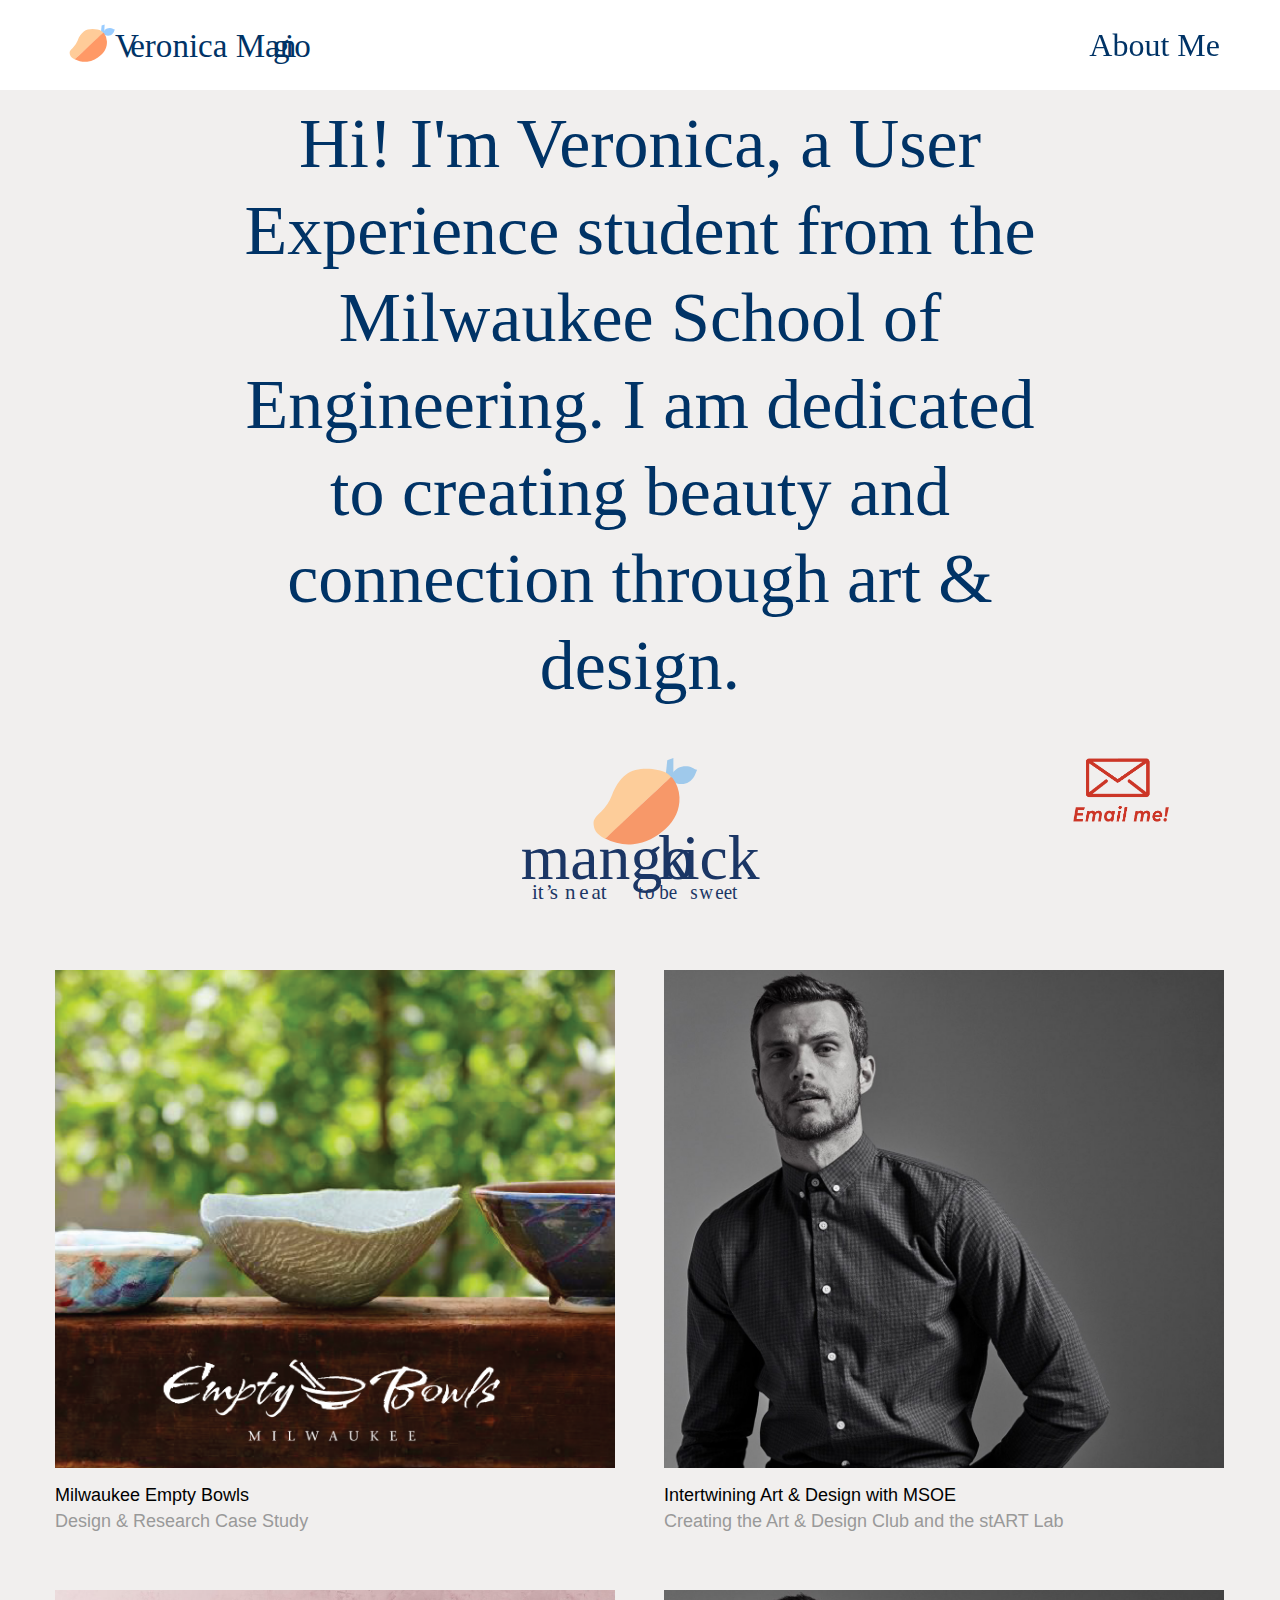
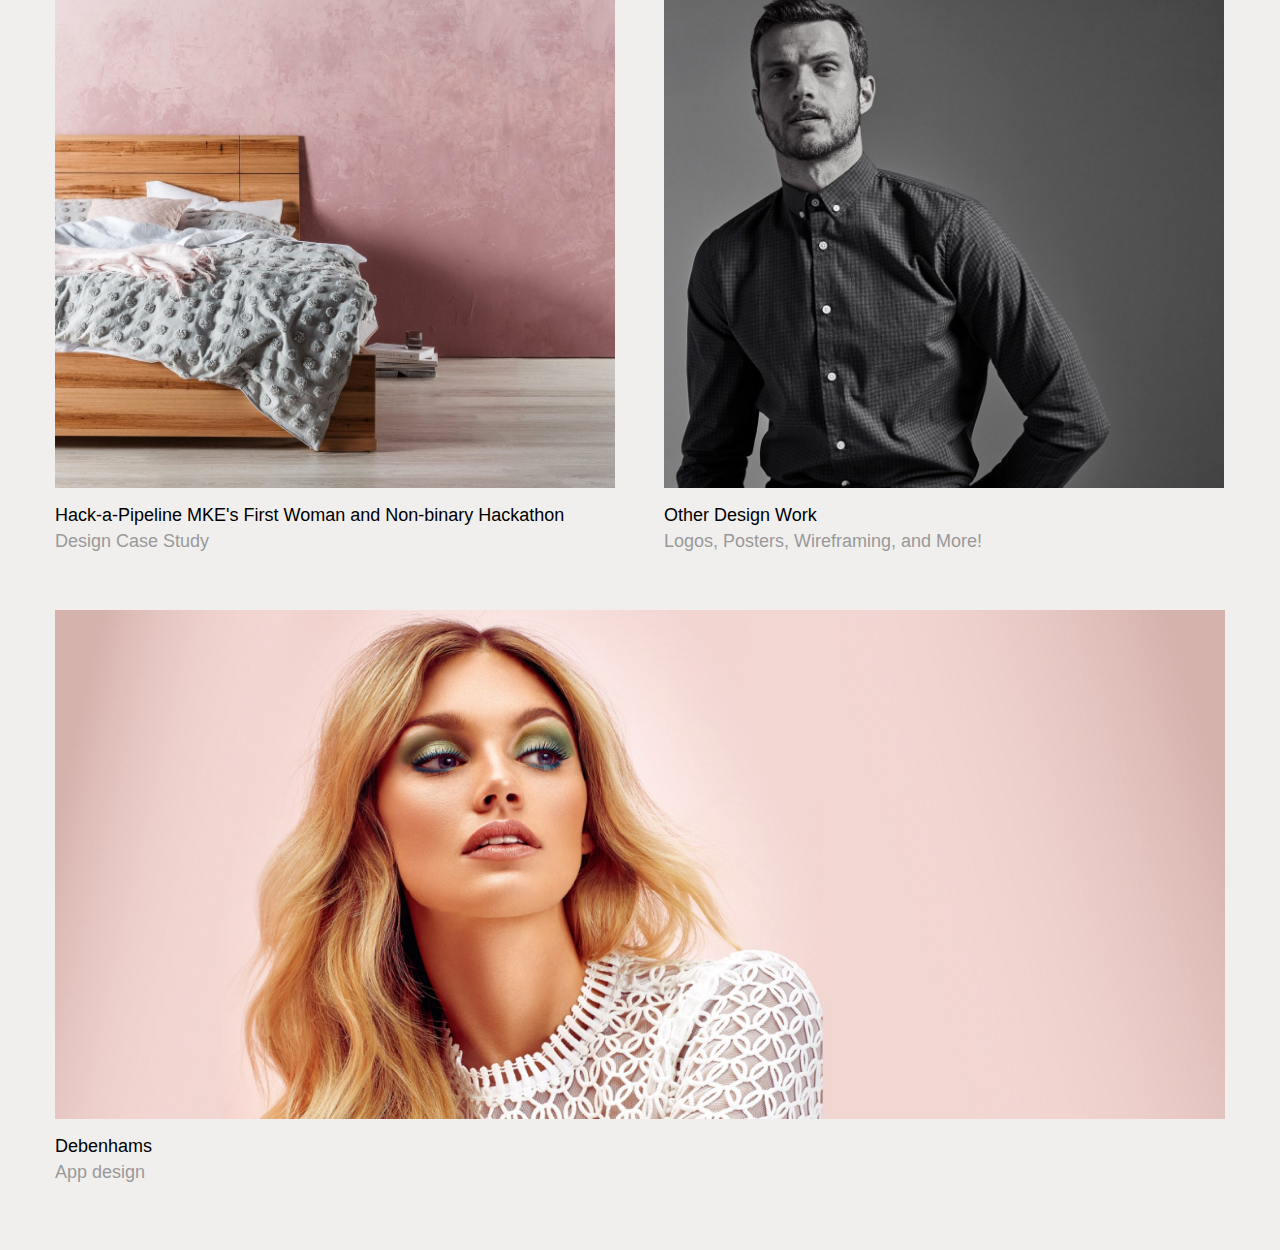
==== index.html @ a63465c9 "changed index.html file name" ====
<!DOCTYPE html>
<html data-semplice="4.2.2" class=" ">

<head>
    <meta http-equiv="Content-Type" content="text/html; charset=UTF-8">

    <meta name="viewport" content="width=device-width, initial-scale=1.0, maximum-scale=1.0">
    <title>mangokick - Veronica Mangio</title>
    <link rel="shortcut icon" href="./mangokick/favicon1.ico" />
    <link rel="dns-prefetch" href="http://s.w.org/">
    <style type="text/css">
        img.wp-smiley,
        img.emoji {
            display: inline !important;
            border: none !important;
            box-shadow: none !important;
            margin: 0 .07em !important;
            vertical-align: -0.1em !important;
            background: none !important;
            padding: 0 !important;
        }
    </style>
    <link rel="stylesheet" id="semplice-stylesheet-css" href="./mangokick/style.css" type="text/css" media="all">
    <link rel="stylesheet" id="semplice-frontend-stylesheet-css" href="./mangokick/frontend.min.css" type="text/css" media="all">
    <link rel="stylesheet" id="mediaelement-css" href="./mangokick/mediaelementplayer-legacy.min.css" type="text/css" media="all">


    <link href="./mangokick/css" rel="stylesheet">
    <style type="text/css" id="semplice-webfonts-selfhosted">
        @font-face {
            font-family: ‘Copernicus-Book’;
            src: url('http://kurtwinterdesign.com/wp-content/uploads/2018/06/Copernicus-Book.eot');
            src: url('http://kurtwinterdesign.com/wp-content/uploads/2018/06/Copernicus-Book.eot?#iefix') format('embedded-opentype'), url('http://kurtwinterdesign.com/wp-content/uploads/2018/06/Copernicus-Book.woff2') format('woff2'), url('http://kurtwinterdesign.com/wp-content/uploads/2018/06/Copernicus-Book.woff') format('woff'),
        }
        
        @font-face {
            font-family: 'copernicus';
            src: url('http://kurtwinterdesign.com/wp-content/uploads/2018/06/copernicus-book.eot');
            src: url('http://kurtwinterdesign.com/wp-content/uploads/2018/06/copernicus-book.eot?#iefix') format('embedded-opentype'), url('http://kurtwinterdesign.com/wp-content/uploads/2018/06/copernicus-book.woff2') format('woff2'), url('http://kurtwinterdesign.com/wp-content/uploads/2018/06/copernicus-book.woff') format('woff')
        }
        
        @font-face {
            font-family: 'Galano Grotesque';
            src: url('http://kurtwinterdesign.com/wp-content/uploads/2018/06/galanogrotesque-regular-webfont.woff2') format('woff2'), url('http://kurtwinterdesign.com/wp-content/uploads/2018/06/galanogrotesque-regular-webfont.woff') format('woff');
            font-weight: normal;
            font-style: normal;
        }
        
        @font-face {
            font-family: 'Caveat';
            src: url('https://fonts.googleapis.com/css?family=Caveat&display=swap');
            font-weight: normal;
            font-style: normal;
        }
    </style>
    <style type="text/css" id="semplice-webfonts-css">
        .font_d7zpiyeb9,
        [data-font="font_d7zpiyeb9"],
        [data-font="font_d7zpiyeb9"] li a,
        #content-holder h1,
        #content-holder h2,
        #content-holder h3 {
            font-family: "copernicus", sans-serif;
            font-weight: 400;
            font-style: normal;
        }
        
        .font_vjj7y66wa,
        [data-font="font_vjj7y66wa"],
        [data-font="font_vjj7y66wa"] li a {
            font-family: "IBM Plex Mono", serif;
            font-weight: 300;
            font-style: normal;
        }
        
        .font_720zm19nq,
        [data-font="font_720zm19nq"],
        [data-font="font_720zm19nq"] li a,
        #content-holder h4,
        #content-holder h5,
        #content-holder p,
        #content-holder li {
            font-family: "IBM Plex Mono", sans-serif;
            font-weight: 400;
            font-style: normal;
        }
        
        .font_sdpyohm6b,
        [data-font="font_sdpyohm6b"],
        [data-font="font_sdpyohm6b"] li a {
            font-family: "Galano Grotesque", sans-serif;
            font-weight: 400;
            font-style: normal;
        }
    </style>
    <style type="text/css" id="semplice-custom-css">
        #content-holder h1 {
            font-size: 1.7777777777777777rem;
            line-height: 2.3333333333333335rem;
        }
        
        #content-holder h2 {
            font-size: 1.3333333333333333rem;
            line-height: 1.8888888888888888rem;
        }
        
        #content-holder h3 {
            font-size: 1.1666666666666667rem;
            line-height: 1.7222222222222223rem;
        }
        
        #content-holder h4 {
            font-size: 0.6666666666666666rem;
            line-height: 1.2222222222222223rem;
            letter-spacing: 0.1111111111111111rem;
        }
        
        #content-holder h5 {
            font-size: 0.8888888888888888rem;
        }
        
        #content-holder p,
        #content-holder li {
            font-size: 0.8888888888888888rem;
            line-height: 1.5555555555556;
        }
        
        #content-holder .is-content p {
            margin-bottom: 1.5555555555556em;
        }
        
        @media screen and (min-width: 992px) and (max-width: 1169px) {
            #content-holder h1 {
                font-size: 1.64rem;
                line-height: 2.15rem;
            }
            #content-holder h2 {
                font-size: 1.23rem;
                line-height: 1.74rem;
            }
            #content-holder h3 {
                font-size: 1.12rem;
                line-height: 1.65rem;
            }
            #content-holder h4 {
                font-size: 0.64rem;
                line-height: 1.17rem;
            }
            #content-holder h5 {
                font-size: 0.89rem;
                line-height: 1.78rem;
            }
            #content-holder h6 {
                font-size: 1rem;
                line-height: 1.67rem;
            }
        }
        
        @media screen and (min-width: 768px) and (max-width: 991px) {
            #content-holder h1 {
                font-size: 1.53rem;
                line-height: 2.01rem;
            }
            #content-holder h2 {
                font-size: 1.17rem;
                line-height: 1.66rem;
            }
            #content-holder h3 {
                font-size: 1.07rem;
                line-height: 1.58rem;
            }
            #content-holder h4 {
                font-size: 0.61rem;
                line-height: 1.12rem;
            }
            #content-holder h5 {
                font-size: 0.89rem;
                line-height: 1.78rem;
            }
            #content-holder h6 {
                font-size: 1rem;
                line-height: 1.67rem;
            }
        }
        
        @media screen and (min-width: 544px) and (max-width: 767px) {
            #content-holder h1 {
                font-size: 1.46rem;
                line-height: 1.91rem;
            }
            #content-holder h2 {
                font-size: 1.12rem;
                line-height: 1.59rem;
            }
            #content-holder h3 {
                font-size: 1.05rem;
                line-height: 1.55rem;
            }
            #content-holder h4 {
                font-size: 0.6rem;
                line-height: 1.1rem;
            }
            #content-holder h5 {
                font-size: 0.89rem;
                line-height: 1.78rem;
            }
            #content-holder h6 {
                font-size: 1rem;
                line-height: 1.67rem;
            }
        }
        
        @media screen and (max-width: 543px) {
            #content-holder h1 {
                font-size: 1.39rem;
                line-height: 1.82rem;
            }
            #content-holder h2 {
                font-size: 1.07rem;
                line-height: 1.51rem;
            }
            #content-holder h3 {
                font-size: 1.03rem;
                line-height: 1.52rem;
            }
            #content-holder h4 {
                font-size: 0.59rem;
                line-height: 1.08rem;
            }
            #content-holder h5 {
                font-size: 0.89rem;
                line-height: 1.78rem;
            }
            #content-holder h6 {
                font-size: 1rem;
                line-height: 1.67rem;
            }
        }
        
        p {
            margin-bottom: 14px !important;
        }
        
        .ce-video .mejs-container {
            background: transparent !important;
            background-color: transparent !important;
        }
        
        h1,
        h2,
        h3,
        h4,
        h5,
        h6,
        p {
            text-shadow: none !important;
        }
        
        #nprogress .bar {
            background: #fd433e;
        }
        
        .project-panel {
            background: #f5f5f5;
            padding: 2.7777777777777777rem 0rem;
        }
        
        .pp-thumbs {
            margin-bottom: -1.6666666666666667rem;
        }
        
        #content-holder .panel-label,
        .projectpanel-preview .panel-label {
            color: #000000;
            font-size: 1.777777777777778rem;
            text-transform: none;
            padding-left: 0rem;
            padding-bottom: 1.6666666666666667rem;
            text-align: left;
            line-height: 1;
        }
        
        .project-panel .pp-title {
            padding: 0.7777777777777778rem 0rem 1.6666666666666667rem 0rem;
        }
        
        .project-panel .pp-title a {
            color: #ffffff;
            font-size: 0.8888888888888888rem;
            text-transform: none;
        }
        
        .project-panel .pp-title span {
            color: #bcbcbc;
            font-size: 0.8888888888888888rem;
            text-transform: none;
        }
    </style>

    <style type="text/css" id="6-post-css">
        .cover-transparent {
            background: rgba(0, 0, 0, 0) !important;
        }
        
        #content-6 .sections {
            margin-top: 0px !important;
        }
        
        #content-6 .semplice-cover .show-more svg {
            fill: #444444;
        }
        
        #content-6 #cover-6>.background-video {
            background-size: cover;
            background-position: top center;
            background-attachment: scroll;
        }
        
        #content-6 #column_ldsqcbhk1 {
            padding-top: 0rem;
            padding-bottom: NaNrem;
        }
        
        @media screen and (max-width: 543.9px) {
            #content-6 #column_ldsqcbhk1 {
                padding-top: 0rem;
            }
        }
        
        #content-6 #content_msknbc0ij {
            padding-top: 0rem;
            margin-top: 0rem;
            padding-right: 1.6666666666666667rem;
            margin-right: 0rem;
            padding-left: 1.6666666666666667rem;
        }
        
        @media screen and (min-width: 544px) and (max-width: 767.9px) {
            #content-6 #content_msknbc0ij {
                padding-right: 2.2222222222222223rem;
                margin-right: 0rem;
                padding-left: 2.2222222222222223rem;
                margin-left: 0rem;
            }
        }
        
        @media screen and (max-width: 543.9px) {
            #content-6 #content_msknbc0ij {
                margin-top: 0rem;
                padding-right: 1.1111111111111112rem;
                padding-left: 1.1111111111111112rem;
            }
        }
        
        #content-6 #column_in5k03fle {
            padding-top: 0rem;
        }
        
        #content-6 #content_8649zxery {
            padding-top: 0rem;
        }
        
        #content-6 #content_9pvk6d3nv {
            padding-top: 0rem;
            margin-top: 0rem;
            padding-right: 0rem;
            margin-right: 0rem;
            padding-bottom: 0rem;
            margin-bottom: 0rem;
        }
        
        #content-6 #content_9pvk6d3nv .is-content {
            box-shadow: 0rem 0rem 0rem 0rem rgba(0, 0, 0, 1);
        }
        
        #content-6 #column_0tt3dfz4d {
            padding-top: 0rem;
            padding-bottom: 0rem;
        }
        
        #content-6 #column_kw78jzzuk {
            padding-bottom: 2.7777777777777777rem;
        }
        
        #content-6 #column_hd892q02e {
            padding-top: 2.7777777777777777rem;
            padding-bottom: 2.7777777777777777rem;
        }
        
        #content-6 {
            background-color: #f1efee;
        }
        
        .back-to-top a svg {
            fill: tranparent;
        }
        
        #content-6 #content_9pvk6d3nv {
            transform: rotate(0deg);
        }
        
        .nav_qogo3nolc {
            background-color: transparent;
            ;
        }
        
        .nav_qogo3nolc {
            height: 5rem;
        }
        
        .is-frontend #content-6 .sections {
            margin-top: 5rem;
        }
        
        .nav_qogo3nolc {
            padding-top: 0rem;
        }
        
        .nav_qogo3nolc {
            padding-bottom: 0rem;
        }
        
        .nav_qogo3nolc .navbar-inner .navbar-left,
        .nav_qogo3nolc .navbar-inner .navbar-center {
            left: 3.3333333333333335rem;
        }
        
        .nav_qogo3nolc .container-fluid .navbar-inner .navbar-right {
            right: 3.3333333333333335rem;
        }
        
        .nav_qogo3nolc .container-fluid .hamburger a:after {
            padding-right: 1.1111111111111rem;
        }
        
        .nav_qogo3nolc .navbar-inner .logo {
            margin-top: 0rem;
        }
        
        .nav_qogo3nolc .logo img,
        .nav_qogo3nolc .logo svg {
            width: 14rem;
        }
        
        .nav_qogo3nolc .navbar-inner .hamburger {
            align-items: center;
        }
        
        .nav_qogo3nolc .navbar-inner .hamburger a.menu-icon span {
            background-color: #000000;
        }
        
        .nav_qogo3nolc .navbar-inner .hamburger a.menu-icon {
            width: 24;
        }
        
        .nav_qogo3nolc .navbar-inner .hamburger a.menu-icon span {
            height: 2px;
        }
        
        .nav_qogo3nolc .navbar-inner .hamburger a.open-menu span::before {
            transform: translateY(-6px);
        }
        
        .nav_qogo3nolc .navbar-inner .hamburger a.open-menu span::after {
            transform: translateY(6px);
        }
        
        .nav_qogo3nolc .navbar-inner .hamburger a.open-menu:hover span::before {
            transform: translateY(-8px);
        }
        
        .nav_qogo3nolc .navbar-inner .hamburger a.open-menu:hover span::after {
            transform: translateY(8px);
        }
        
        .nav_qogo3nolc .navbar-inner .hamburger a.menu-icon {
            height: 14px;
        }
        
        .nav_qogo3nolc .navbar-inner .hamburger a.menu-icon span {
            margin-top: 7px;
        }
        
        .nav_qogo3nolc .navbar-inner .hamburger {
            display: flex;
        }
        
        .nav_qogo3nolc .navbar-inner nav ul li a span {
            font-size: 0.6666666666666666rem;
        }
        
        .nav_qogo3nolc .navbar-inner nav ul li a {
            padding-left: 0.83333333333333rem;
        }
        
        .nav_qogo3nolc .navbar-inner nav ul li a {
            padding-right: 0.83333333333333rem;
        }
        
        .nav_qogo3nolc .navbar-inner nav ul li a span {
            text-transform: uppercase;
        }
        
        .nav_qogo3nolc .navbar-inner nav ul li a span {
            letter-spacing: 0.1111111111111111rem;
        }
        
        #overlay-menu {
            background-color: rgba(245, 245, 245, 1);
        }
        
        #overlay-menu .overlay-menu-inner nav ul li a span {
            font-size: 1.5555555555555556rem;
        }
        
        #overlay-menu .overlay-menu-inner nav ul li a {
            padding-top: 0.66666666666667rem;
        }
        
        #overlay-menu .overlay-menu-inner nav ul li a {
            padding-bottom: 0.66666666666667rem;
        }
        
        #overlay-menu .overlay-menu-inner nav ul li a:hover span {
            color: #fd433e;
        }
        
        #overlay-menu .overlay-menu-inner nav ul li.current-menu-item a span {
            color: #fd433e;
        }
        
        #overlay-menu .overlay-menu-inner nav ul li.current_page_item a span {
            color: #fd433e;
        }
        
        [data-post-type="project"] #overlay-menu .overlay-menu-inner nav ul li.portfolio-grid a span,
        [data-post-type="post"] #overlay-menu .overlay-menu-inner nav ul li.blog-overview a span {
            color: #fd433e;
        }
        
        #overlay-menu nav ul li a:hover span {
            border-bottom-color: #444444;
        }
        
        #overlay-menu .overlay-menu-inner nav ul li.current-menu-item a span {
            border-bottom-color: #444444;
        }
        
        #overlay-menu .overlay-menu-inner nav ul li.current_page_item a span {
            border-bottom-color: #444444;
        }
        
        [data-post-type="project"] #overlay-menu .overlay-menu-inner nav ul li.portfolio-grid a span,
        [data-post-type="post"] #overlay-menu .overlay-menu-inner nav ul li.blog-overview a span {
            border-bottom-color: #444444;
        }
        
        @media screen and (min-width: 992px) and (max-width: 1169.9px) {
            .nav_qogo3nolc .navbar-inner .hamburger a.menu-icon {
                height: 14px;
            }
            .nav_qogo3nolc .navbar-inner .hamburger a.menu-icon span {
                margin-top: 7px;
            }
        }
        
        @media screen and (min-width: 768px) and (max-width: 991.9px) {
            .nav_qogo3nolc .navbar-inner .navbar-left,
            .nav_qogo3nolc .navbar-inner .navbar-center {
                left: 3.3333333333333335rem;
            }
            .nav_qogo3nolc .container-fluid .navbar-inner .navbar-right {
                right: 3.3333333333333335rem;
            }
            .nav_qogo3nolc .container-fluid .hamburger a:after {
                padding-right: 1.1111111111111rem;
            }
            .nav_qogo3nolc .navbar-inner .hamburger a.menu-icon {
                height: 14px;
            }
            .nav_qogo3nolc .navbar-inner .hamburger a.menu-icon span {
                margin-top: 7px;
            }
        }
        
        @media screen and (min-width: 544px) and (max-width: 767.9px) {
            .nav_qogo3nolc .navbar-inner .navbar-left,
            .nav_qogo3nolc .navbar-inner .navbar-center {
                left: 1.6666666666666667rem;
            }
            .nav_qogo3nolc .container-fluid .navbar-inner .navbar-right {
                right: 1.6666666666666667rem;
            }
            .nav_qogo3nolc .container-fluid .hamburger a:after {
                padding-right: 1.1111111111111rem;
            }
            .nav_qogo3nolc .navbar-inner .hamburger a.menu-icon {
                height: 14px;
            }
            .nav_qogo3nolc .navbar-inner .hamburger a.menu-icon span {
                margin-top: 7px;
            }
        }
        
        @media screen and (max-width: 543.9px) {
            .nav_qogo3nolc .navbar-inner .navbar-left,
            .nav_qogo3nolc .navbar-inner .navbar-center {
                left: 0.8333333333333334rem;
            }
            .nav_qogo3nolc .container-fluid .navbar-inner .navbar-right {
                right: 0.8333333333333334rem;
            }
            .nav_qogo3nolc .container-fluid .hamburger a:after {
                padding-right: 0.83333333333333rem;
            }
            .nav_qogo3nolc .navbar-inner .hamburger a.menu-icon {
                height: 14px;
            }
            .nav_qogo3nolc .navbar-inner .hamburger a.menu-icon span {
                margin-top: 7px;
            }
        }
    </style>
    <style>
        html {
            margin-top: 0px !important;
        }
        
        #wpadminbar {
            top: auto !important;
            bottom: 0;
        }
    </style>
    <style id="content_og45t2ds6-style" type="text/css">
        #masonry-content_og45t2ds6 {
            margin: auto -25px !important;
        }
        
        .masonry-content_og45t2ds6-item {
            margin: 0px;
            padding-left: 25px;
            padding-right: 25px;
            padding-bottom: 50px;
        }
        
        #content-holder .thumb .thumb-inner .thumb-hover {
            background-color: rgba(0, 0, 0, 0.2);
            background-size: cover;
        }
        
        .is-frontend #content-holder .thumb .thumb-inner {
            transition: box-shadow 0.4s ease;
        }
        
        .is-frontend #content-holder .thumb .thumb-inner:hover {
            box-shadow: 0rem 0.6666666666666666rem 1.3333333333333333rem 0rem rgba(0, 0, 0, 0.2);
        }
        
        .is-frontend #content-holder .thumb .thumb-inner img {
            transition: all 0.4s ease;
        }
        
        .is-frontend #content-holder .thumb .thumb-inner:hover img {
            transform: scale(1.05);
        }
        
        #content-holder .thumb .thumb-hover-meta {
            padding: 2.22rem;
        }
        
        #content-holder .thumb .thumb-hover-meta .title {
            color: #ffffff;
            font-size: 1.33rem;
            text-transform: none;
        }
        
        #content-holder .thumb .thumb-hover-meta .category {
            color: #999999;
            font-size: 0.6666666666666666rem;
            text-transform: none;
        }
        
        #content-holder #project-8 .thumb-inner .thumb-hover {
            background-image: none;
            background-color: rgba(220, 187, 187, 0.1);
        }
        
        #content-holder #project-8 .thumb-hover-meta {
            padding: 2.2222222222222223rem;
        }
        
        #content-holder #project-8 .thumb-hover-meta .title {
            color: #ffffff;
            font-size: 1.3333333333333333rem;
            text-transform: none;
        }
        
        #content-holder #project-8 .thumb-hover-meta .category {
            color: #f6e7e5;
            font-size: 1.3333333333333333rem;
            text-transform: none;
        }
        
        #content-holder #project-93 .thumb-inner .thumb-hover {
            background-image: none;
            background-color: rgba(188, 199, 206, 0.1);
        }
        
        #content-holder #project-93 .thumb-hover-meta {
            padding: 2.22rem;
        }
        
        #content-holder #project-93 .thumb-hover-meta .title {
            color: #ffffff;
            font-size: 1.33rem;
            text-transform: none;
        }
        
        #content-holder #project-93 .thumb-hover-meta .category {
            color: #e1d7d7;
            font-size: 1.3333333333333333rem;
            text-transform: none;
        }
        
        #content-holder #project-106 .thumb-inner .thumb-hover {
            background-image: none;
            background-color: rgba(170, 174, 177, 0.1);
        }
        
        #content-holder #project-106 .thumb-hover-meta {
            padding: 2.22rem;
        }
        
        #content-holder #project-106 .thumb-hover-meta .title {
            color: #ffffff;
            font-size: 1.3333333333333333rem;
            text-transform: none;
        }
        
        #content-holder #project-106 .thumb-hover-meta .category {
            color: #cecece;
            font-size: 1.3333333333333333rem;
            text-transform: none;
        }
        
        #content-holder #content_og45t2ds6 .thumb .post-title {
            padding-top: 1rem;
        }
        
        #content_og45t2ds6 .thumb .post-title,
        #content_og45t2ds6 .thumb .post-title a {
            color: #000000;
            font-size: 1rem;
            text-transform: none;
        }
        
        #content_og45t2ds6 .thumb .post-title span,
        #content_og45t2ds6 .thumb .post-title a span {
            color: #999999;
            font-size: 1rem;
            text-transform: none;
            padding-top: 0.4444444444444444rem;
        }
    </style>
</head>

<body class="home page-template-default page page-id-6 is-frontend dynamic-mode mejs-semplice-ui" data-post-type="page">
    <div id="content-holder" data-active-post="6" style="width: 100%;">






        <div id="content-6" class="content-container active-content ">
            <header class="nav_qogo3nolc semplice-navbar active-navbar sticky-nav  menu-type-hamburger cover-transparent" data-cover-transparent="enabled" data-bg-overlay-visibility="visible" style="opacity: 1; transform: none; position: fixed;">
                <div class="container-fluid" data-nav="logo-left-menu-right">
                    <div class="navbar-inner menu-type-hamburger" data-xl-width="12" data-navbar-type="container-fluid" style="background: #ffffff;">
                        <div class="logo navbar-left">
                            <a href="https://mangokick.net/" title="Veronica Mangio"><img src="./mangokick/VM-01.svg" alt="logo"></a>
                        </div>

                        <div class="hamburger navbar-right">
                            <a href="https://google.com" style="color: #000000;">
                                <h1 style="font-family: 'Caveat'; color: #003366;">About Me</h1>
                        </div>
                    </div>
                </div>
            </header>
            <div id="overlay-menu" style="display: none; z-index: -1; opacity: 0;">
                <div class="overlay-menu-inner" data-xl-width="12">
                    <nav class="overlay-nav" data-justify="center" data-align="align-middle" data-font="font_d7zpiyeb9">
                        <ul class="container">
                            <li class="menu-item menu-item-type-post_type menu-item-object-project menu-item-204"><a href="http://kurtwinterdesign.com/project/debenhams-app"><span>Debenhams</span></a>
                            </li>
                            <li class="menu-item menu-item-type-post_type menu-item-object-project menu-item-203"><a href="http://kurtwinterdesign.com/project/snooze"><span>Snooze</span></a></li>
                            <li class="menu-item menu-item-type-post_type menu-item-object-project menu-item-202"><a href="http://kurtwinterdesign.com/project/the-academy-brand"><span>The Academy
										Brand</span></a></li>
                            <li class="menu-item menu-item-type-post_type menu-item-object-page menu-item-160"><a href="http://kurtwinterdesign.com/about"><span>Profile</span></a></li>
                        </ul>
                    </nav>
                </div>
            </div>
            <div class="sections">

                <section id="cover-6" class="semplice-cover" data-height="fullscreen" data-column-mode-sm="single" data-column-mode-xs="single" data-layout="fluid" data-gutter="no" data-valign="center" data-cover="visible" style="height: 920px;">
                    <a class="show-more show-more-hidden semplice-event" data-event-type="helper" data-event="scrollToContent"><svg version="1.1" id="Ebene_2_1_"
							xmlns="http://www.w3.org/2000/svg" xmlns:xlink="http://www.w3.org/1999/xlink" x="0px"
							y="0px" width="53px" height="20px" viewBox="0 0 53 20" enable-background="new 0 0 53 20"
							xml:space="preserve">
							<g>
								<polygon
									points="26.5,17.688 9.114,3.779 10.303,2.312 26.5,15.269 42.697,2.313 43.886,3.779 	">
								</polygon>
							</g>
						</svg>
					</a>

                    <div class="container">
                        <div id="row_km8d2nuro" class="row">
                            <div id="column_ldsqcbhk1" class="column spacer-column" data-xl-width="12">
                                <div class="background-video"></div>
                                <div class="content-wrapper">

                                </div>
                            </div>
                        </div>
                        <div id="row_14kjc117y" class="row">
                            <div id="column_uafrhrsgz" class="column spacer-column" data-xl-width="2" data-lg-width="2" data-md-width="2">
                                <div class="content-wrapper">

                                </div>
                            </div>
                            <div id="column_idolbasr3" class="column" data-xl-width="8" data-lg-width="8" data-md-width="8">
                                <div class="content-wrapper">

                                    <div id="content_msknbc0ij" class="column-content" data-module="paragraph">
                                        <div class="is-content has-lg has-md has-sm has-xs">
                                            <div data-content-for="xl">
                                                <p style="font-size: 3.88889rem; line-height: 4.77778rem; text-align: center;" data-mce-style="font-size: 3.88889rem; line-height: 4.77778rem; text-align: center;">
                                                    <span class="font_d7zpiyeb9" style="font-family: 'Caveat'; color: #003366;">Hi! I'm Veronica, a User
														Experience student from the Milwaukee School of Engineering. I
														am dedicated to creating beauty and connection through art &
                                                        design.</span></p>
                                                <br>
                                                <p style="font-size: 1.666667rem; line-height: 3.33333rem; text-align: center;" data-mce-style="font-size: 1.666667rem; line-height: 3.33333rem; text-align: center;">
                                                    <img style="align-content: center; max-width: 35%" src="mangokick/worky-01.svg">
                                                </p>

                                            </div>
                                            <div data-content-for="lg">
                                                <p style="font-size: 2.88889rem; line-height: 2.77778rem; text-align: center;" data-mce-style="font-size: 2.88889rem; line-height: 2.77778rem; text-align: center;">
                                                    <span class="font_d7zpiyeb9" style="font-family: 'Caveat'; color: #003366;">Hi! I'm Veronica, a User
														Experience student from the Milwaukee School of Engineering. I
														am dedicated to creating beauty and connection through art &
                                                        design.</span></p>
                                                <div style="align-content: center;">
                                                    <img style="align-content: center; max-width: 50%" src="mangokick/work-01.svg">
                                                </div>
                                                <p style="font-size: 0.666667rem; line-height: 3.33333rem; text-align: center;" data-mce-style="font-size: 0.666667rem; line-height: 3.33333rem; text-align: center;">
                                                    <img style="align-content: center; max-width: 50%" src="mangokick/neat-01.svg">
                                            </div>
                                            <div data-content-for="md">
                                                <p style="font-size: 1.66667rem; text-align: center;" data-mce-style="font-size: 1.66667rem; text-align: center;"><span class="font_d7zpiyeb9" style="font-family: 'Caveat'; color: #003366;">Hi! I'm Veronica, a User
														Experience student from the Milwaukee School of Engineering. I
														am dedicated to creating beauty and connection through art &
														design.</span></p>
                                                <p style="font-size: 0.666667rem; text-align: center; line-height: 3.33333rem;" data-mce-style="font-size: 0.666667rem; text-align: center; line-height: 3.33333rem;">
                                                    <img style="align-content: center; max-width: 50%" src="mangokick/neat-01.svg">
                                                </p>
                                            </div>
                                            <div data-content-for="sm">
                                                <p style="font-size: 1.66667rem; text-align: center;" data-mce-style="font-size: 1.66667rem; text-align: center;"><span class="font_d7zpiyeb9" style="font-family: 'Caveat'; color: #003366;">Hi! I'm Veronica, a User
														Experience student from the Milwaukee School of Engineering. I
														am dedicated to creating beauty and connection through art &
														design.</span></p>
                                                <p style="font-size: 0.666667rem; text-align: center; line-height: 3.33333rem;" data-mce-style="font-size: 0.666667rem; text-align: center; line-height: 3.33333rem;">
                                                    <img style="align-content: center; max-width: 50%" src="mangokick/neat-01.svg">
                                                </p>
                                            </div>
                                            <div data-content-for="xs">
                                                <p style="font-size: 1.33333rem; line-height: 2rem; text-align: center;" data-mce-style="font-size: 1.33333rem; line-height: 2rem; text-align: center;">
                                                    <span class="font_d7zpiyeb9" style="font-family: 'Caveat'; color: #003366;">Hi! I'm Veronica, a User
														Experience student from the Milwaukee School of Engineering. I
														am dedicated to creating beauty and connection through art &
														design.</span></p>
                                                <p style="font-size: 0.666667rem; line-height: 3.33333rem; text-align: center;" data-mce-style="font-size: 0.666667rem; line-height: 3.33333rem; text-align: center;">
                                                    <img style="align-content: center; max-width: 50%" src="mangokick/neat-01.svg">
                                                </p>
                                            </div>


                                        </div>

                                    </div>

                                </div>
                            </div>
                            <div id="column_in5k03fle" class="column" data-xl-width="1" data-lg-width="1" data-md-width="1">
                                <div class="content-wrapper">

                                    <div id="content_8649zxery" class="column-content" data-module="image">
                                        <div class="ce-image" data-align="left"><img class="is-content" src="./mangokick/Spacer.png" width="352" height="1180" alt="Spacer" caption="" data-width="original" data-scaling="no"></div>
                                    </div>

                                    <div id="content_9pvk6d3nv" class="column-content" data-module="image">
                                        <div class="image" data-align="center">
                                            <a href="mailto:mangiovk@msoe.edu" target="_blank"><img class="is-content" src="./mangokick/envelope2-01.png" caption="Email" data-width="original"></a>
                                        </div>
                                    </div>



                                </div>
                            </div>

                            <div id="column_wvfkgemdk" class="column spacer-column" data-xl-width="1" data-lg-width="1" data-md-width="1">
                                <div class="content-wrapper">

                                </div>
                            </div>
                        </div>
                        <div id="row_qh3sdj3rq" class="row">
                            <div id="column_0tt3dfz4d" class="column spacer-column" data-xl-width="12">
                                <div class="content-wrapper">

                                </div>
                            </div>
                        </div>
                    </div>
                </section>

                <section id="section_m9ppd0guz" class="content-block" data-column-mode-sm="single" data-column-mode-xs="single">

                    <div class="container">
                        <div id="row_4gu391kv9" class="row">
                            <div id="column_kw78jzzuk" class="column spacer-column" data-xl-width="12">
                                <div class="content-wrapper">

                                </div>
                            </div>
                        </div>
                    </div>
                </section>



                <section id="section_ima676ra0" class="content-block" data-column-mode-sm="single" data-column-mode-xs="single">

                    <div class="container">
                        <div id="row_yy3nf4nby" class="row">
                            <div id="column_8j8cqsyiu" class="column" data-xl-width="12">
                                <div class="content-wrapper">

                                    <div id="content_og45t2ds6" class="column-content" data-module="portfoliogrid">

                                        <div id="masonry-content_og45t2ds6" class="masonry" style="position: relative; height: 1780px;">
                                            <div class="masonry-item-width"></div>

                                            <div id="project-93" class="masonry-item thumb masonry-content_og45t2ds6-item below-left" data-xl-width="6" data-sm-width="6" data-xs-width="12" style="position: absolute; left: 0%; top: 0px; opacity: 1;">
                                                <a href="http://kurtwinterdesign.com/project/snooze">
                                                    <div class="thumb-inner">

                                                        <div class="thumb-hover">
                                                            <div class="thumb-hover-meta top-right hide-both move-bottom">
                                                                <p>
                                                                    <span class="title" data-font="font_d7zpiyeb9">Milwaukee Empty Bowls</span><br>
                                                                    <span class="category" data-font="font_d7zpiyeb9">Design & Research Case Study</span>
                                                                </p>
                                                            </div>
                                                        </div>


                                                        <img src="./mangokick/EMB-01.png" width="1156" height="1028">
                                                    </div>
                                                </a>
                                                <a class="pg-title-link font_d7zpiyeb9" href="http://kurtwinterdesign.com/project/snooze" title="Snooze">
                                                    <div class="post-title">Milwaukee Empty Bowls<span class="font_d7zpiyeb9">Design & Research Case Study</span></div>
                                                </a>
                                            </div>
                                            <div id="project-106" class="masonry-item thumb masonry-content_og45t2ds6-item below-left" data-xl-width="6" data-sm-width="6" data-xs-width="12" style="position: absolute; left: 49.918%; top: 0px; opacity: 1;">
                                                <a href="http://kurtwinterdesign.com/project/the-academy-brand">
                                                    <div class="thumb-inner">

                                                        <div class="thumb-hover">
                                                            <div class="thumb-hover-meta top-right hide-both move-bottom">
                                                                <p>
                                                                    <span class="title" data-font="font_d7zpiyeb9">Intertwini with Science and Engineering</span><br>
                                                                    <span class="category" data-font="font_d7zpiyeb9">Art & Deser Space</span>
                                                                </p>
                                                            </div>
                                                        </div>


                                                        <img src="./mangokick/Academy-Thumb-6col@2x.jpg" width="1156" height="1028">
                                                    </div>
                                                </a>
                                                <a class="pg-title-link font_d7zpiyeb9" href="http://kurtwinterdesign.com/project/the-academy-brand" title="The Academy Brand">
                                                    <div class="post-title">Intertwining Art & Design with MSOE<span class="font_d7zpiyeb9">Creating the Art & Design Club and the stART Lab</span></div>
                                                </a>
                                            </div>

                                            <div id="project-94" class="masonry-item thumb masonry-content_og45t2ds6-item below-left" data-xl-width="6" data-sm-width="6" data-xs-width="12" style="position: absolute; left: 0%; top: 620px; opacity: 1;">
                                                <a href="http://kurtwinterdesign.com/project/snooze">
                                                    <div class="thumb-inner">

                                                        <div class="thumb-hover">
                                                            <div class="thumb-hover-meta top-right hide-both move-bottom">
                                                                <p>
                                                                    <span class="title" data-font="font_d7zpiyeb9">----</span><br>
                                                                    <span class="category" data-font="font_d7zpiyeb9">Website
																		re-design</span>
                                                                </p>
                                                            </div>
                                                        </div>


                                                        <img src="./mangokick/Snooze-Thumb-6col@2x.jpg" width="1156" height="1028">
                                                    </div>
                                                </a>
                                                <a class="pg-title-link font_d7zpiyeb9" href="http://kurtwinterdesign.com/project/snooze" title="Snooze">
                                                    <div class="post-title">Hack-a-Pipeline MKE's First Woman and Non-binary Hackathon<span class="font_d7zpiyeb9">Design Case Study</span></div>
                                                </a>
                                            </div>
                                            <div id="project-107" class="masonry-item thumb masonry-content_og45t2ds6-item below-left" data-xl-width="6" data-sm-width="6" data-xs-width="12" style="position: absolute; left: 49.918%; top: 620px; opacity: 1;">
                                                <a href="http://kurtwinterdesign.com/project/the-academy-brand">
                                                    <div class="thumb-inner">

                                                        <div class="thumb-hover">
                                                            <div class="thumb-hover-meta top-right hide-both move-bottom">
                                                                <p>
                                                                    <span class="title" data-font="font_d7zpiyeb9">The
																		Academy Bra</span><br>
                                                                    <span class="category" data-font="font_d7zpiyeb9">Website
																		re-design</span>
                                                                </p>
                                                            </div>
                                                        </div>


                                                        <img src="./mangokick/Academy-Thumb-6col@2x.jpg" width="1156" height="1028">
                                                    </div>
                                                </a>
                                                <a class="pg-title-link font_d7zpiyeb9" href="http://kurtwinterdesign.com/project/the-academy-brand" title="The Academy Brand">
                                                    <div class="post-title">Other Design Work<span class="font_d7zpiyeb9">Logos, Posters, Wireframing, and More!</span></div>
                                                </a>
                                            </div>

                                            <div id="project-8" class="masonry-item thumb masonry-content_og45t2ds6-item below-left" data-xl-width="12" data-sm-width="6" data-xs-width="12" style="position: absolute; left: 0%; top: 1240px; opacity: 1;">
                                                <a href="http://kurtwinterdesign.com/project/debenhams-app">
                                                    <div class="thumb-inner">

                                                        <div class="thumb-hover">
                                                            <div class="thumb-hover-meta top-right hide-both move-bottom">
                                                                <p>
                                                                    <span class="title" data-font="font_d7zpiyeb9">Debenhams</span><br>
                                                                    <span class="category" data-font="font_d7zpiyeb9">App design</span>
                                                                </p>
                                                            </div>
                                                        </div>


                                                        <img src="./mangokick/Debenhams-Hero@2x.jpg" width="2880" height="1252">
                                                    </div>
                                                </a>
                                                <a class="pg-title-link font_d7zpiyeb9" href="http://kurtwinterdesign.com/project/debenhams-app" title="Debenhams">
                                                    <div class="post-title">Debenhams<span class="font_d7zpiyeb9">App
															design</span></div>
                                                </a>
                                            </div>


                                        </div>

                                    </div>

                                </div>
                            </div>
                        </div>
                    </div>
                </section>

                <section id="section_65qiarazy" class="content-block" data-column-mode-sm="single" data-column-mode-xs="single">

                    <div class="container">
                        <div id="row_dpn6yqf8q" class="row">
                            <div id="column_hd892q02e" class="column spacer-column" data-xl-width="12">
                                <div class="content-wrapper">

                                </div>
                            </div>
                        </div>
                    </div>
                </section>

            </div>
        </div>
    </div>
    <div class="pswp" tabindex="-1" role="dialog" aria-hidden="true">
        <div class="pswp__bg"></div>
        <div class="pswp__scroll-wrap">
            <div class="pswp__container">
                <div class="pswp__item"></div>
                <div class="pswp__item"></div>
                <div class="pswp__item"></div>
            </div>
            <div class="pswp__ui pswp__ui--hidden">
                <div class="pswp__top-bar">
                    <div class="pswp__counter"></div>
                    <button class="pswp__button pswp__button--close" title="Close (Esc)"></button>
                    <button class="pswp__button pswp__button--share" title="Share"></button>
                    <button class="pswp__button pswp__button--fs" title="Toggle fullscreen"></button>
                    <button class="pswp__button pswp__button--zoom" title="Zoom in/out"></button>
                    <div class="pswp__preloader">
                        <div class="pswp__preloader__icn">
                            <div class="pswp__preloader__cut">
                                <div class="pswp__preloader__donut"></div>
                            </div>
                        </div>
                    </div>
                </div>
                <div class="pswp__share-modal pswp__share-modal--hidden pswp__single-tap">
                    <div class="pswp__share-tooltip"></div>
                </div>
                <button class="pswp__button pswp__button--arrow--left" title="Previous (arrow left)">
				</button>
                <button class="pswp__button pswp__button--arrow--right" title="Next (arrow right)">
				</button>
                <div class="pswp__caption">
                    <div class="pswp__caption__center"></div>
                </div>
            </div>
        </div>
    </div>
    <div class="back-to-top" style="display: none; opacity: 1;">
        <a class="semplice-event" data-event-type="helper" data-event="scrollToTop"><svg version="1.1" id="Ebene_1"
				xmlns="http://www.w3.org/2000/svg" xmlns:xlink="http://www.w3.org/1999/xlink" x="0px" y="0px"
				width="53px" height="20px" viewBox="0 0 53 20" enable-background="new 0 0 53 20" xml:space="preserve">
				<g id="Ebene_3">
				</g>
				<g>
					<polygon points="43.886,16.221 42.697,17.687 26.5,4.731 10.303,17.688 9.114,16.221 26.5,2.312 	">
					</polygon>
				</g>
			</svg>
		</a>
    </div>
    <walnut-highlight-tool></walnut-highlight-tool>
</body>

</html>
---- mangokick/style.css ----
/*
Theme Name: Semplice
Theme URI: https://www.semplice.com
Author: Semplicelabs
Author URI: https://www.semplice.com
Description: With Semplice you can build fully responsive case studies & custom branded project pages with just a few clicks. Visit our <a href="http://help.semplice.com" target="_blank">documentation</a>, <a href="https://www.semplice.com/changelog-v4-studio" target="_blank">changelog</a> and follow us on <a href="http://www.twitter.com/semplicelabs" target="_blank">Twitter</a> for update notifications.
Version: 4.2.2
License: GNU General Public License v2 or later
License URI: http://www.gnu.org/licenses/gpl-2.0.html
Tags: portfolio, responsive, case study, fullscreen cover, content editor
Text Domain: semplice
*/
/*

	How to add Custom CSS?
	------------------------------------------------------------------------------------------------------------------------------------
	Semplice is coded with SASS (http://sass-lang.com/) 
	There are 2 ways to edit or override CSS definitions:
	
	# Use the Custom CSS fields in the Theme Options under 'Customize -> Advanced'
	# Add a child theme, more info in the Documentation. http//help.semplice.com

*/
---- mangokick/frontend.min.css ----
.admin-container,
.container {
    max-width: 1230px;
    width: 100%
}

body,
html,
pre {
    color: #292a2c;
    word-wrap: break-word
}

#content [data-valign=center] .container .spacer-column,
#content [data-valign=top] .container .spacer-column,
#content [data-valign=bottom] .container .spacer-column,
#content-holder [data-valign=center] .container .spacer-column,
#content-holder [data-valign=top] .container .spacer-column,
#content-holder [data-valign=bottom] .container .spacer-column {
    align-self: stretch
}

#superContainer,
.pswp {
    -ms-touch-action: none
}

.flickity-enabled.is-draggable,
.fp-controlArrow {
    -webkit-user-select: none;
    -moz-user-select: none;
    -ms-user-select: none
}

a,
abbr,
acronym,
address,
applet,
article,
aside,
audio,
b,
big,
blockquote,
body,
canvas,
caption,
center,
cite,
code,
dd,
del,
details,
dfn,
div,
dl,
dt,
em,
embed,
fieldset,
figcaption,
figure,
footer,
form,
h1,
h2,
h3,
h4,
h5,
h6,
header,
hgroup,
html,
i,
iframe,
img,
ins,
kbd,
label,
legend,
li,
mark,
menu,
nav,
object,
ol,
output,
p,
pre,
q,
ruby,
s,
samp,
section,
small,
span,
strike,
strong,
sub,
summary,
sup,
table,
tbody,
td,
tfoot,
th,
thead,
time,
tr,
tt,
u,
ul,
var,
video {
    margin: 0;
    padding: 0;
    border: 0;
    font: inherit;
    vertical-align: baseline
}

dl dt,
h1,
h2,
h3,
h4,
h5,
h6 {
    font-weight: 700
}

article,
aside,
details,
figcaption,
figure,
footer,
header,
hgroup,
menu,
nav,
section {
    display: block
}

blockquote,
q {
    quotes: none
}

blockquote:after,
blockquote:before,
q:after,
q:before {
    content: '';
    content: none
}

table {
    border-collapse: collapse;
    border-spacing: 0
}

.admin-container,
.container,
.container-fluid {
    margin-right: auto;
    margin-left: auto;
    padding: 0 1.66667rem
}

.admin-row,
.grid-row,
.row {
    display: flex;
    margin-left: -.83333rem;
    margin-right: -.83333rem
}

@media screen and (min-width:768px) and (max-width:991.9px) {
    .admin-container,
    .container,
    .container-fluid {
        padding: 0 1.11111rem
    }
}

@media screen and (max-width:543.9px) {
    .admin-container,
    .container,
    .container-fluid {
        padding: 0 1.11111rem
    }
}

.container {
    display: flex;
    flex-wrap: wrap
}

.grid-row,
.row {
    flex: auto;
    flex-direction: row;
    flex-wrap: wrap;
    width: 100%
}

.admin-container {
    padding: 0 1.66667rem
}

.admin-row {
    flex: 0 1 auto;
    flex-direction: row;
    flex-wrap: wrap
}

.admin-column,
.column,
.grid-column {
    padding-left: .83333rem;
    padding-right: .83333rem
}

.remove-gutter,
.remove-gutter .column,
.remove-gutter .grid-column {
    padding: 0
}

.remove-gutter .row {
    margin: 0
}

address,
dl,
ol,
ul {
    margin-bottom: 1.66667rem
}

[data-breakpoint=xs] [data-xs-width='1'] {
    width: 8.33333%;
    max-width: 8.33333%;
    flex: 0 0 auto;
    flex-basis: 8.33333%
}

[data-breakpoint=xs] [data-xs-width='2'] {
    width: 16.66667%;
    max-width: 16.66667%;
    flex: 0 0 auto;
    flex-basis: 16.66667%
}

[data-breakpoint=xs] [data-xs-width='3'] {
    width: 25%;
    max-width: 25%;
    flex: 0 0 auto;
    flex-basis: 25%
}

[data-breakpoint=xs] [data-xs-width='4'] {
    width: 33.33333%;
    max-width: 33.33333%;
    flex: 0 0 auto;
    flex-basis: 33.33333%
}

[data-breakpoint=xs] [data-xs-width='5'] {
    width: 41.66667%;
    max-width: 41.66667%;
    flex: 0 0 auto;
    flex-basis: 41.66667%
}

[data-breakpoint=xs] [data-xs-width='6'] {
    width: 50%;
    max-width: 50%;
    flex: 0 0 auto;
    flex-basis: 50%
}

[data-breakpoint=xs] [data-xs-width='7'] {
    width: 58.33333%;
    max-width: 58.33333%;
    flex: 0 0 auto;
    flex-basis: 58.33333%
}

[data-breakpoint=xs] [data-xs-width='8'] {
    width: 66.66667%;
    max-width: 66.66667%;
    flex: 0 0 auto;
    flex-basis: 66.66667%
}

[data-breakpoint=xs] [data-xs-width='9'] {
    width: 75%;
    max-width: 75%;
    flex: 0 0 auto;
    flex-basis: 75%
}

[data-breakpoint=xs] [data-xs-width='10'] {
    width: 83.33333%;
    max-width: 83.33333%;
    flex: 0 0 auto;
    flex-basis: 83.33333%
}

[data-breakpoint=xs] [data-xs-width='11'] {
    width: 91.66667%;
    max-width: 91.66667%;
    flex: 0 0 auto;
    flex-basis: 91.66667%
}

[data-breakpoint=xs] [data-column-mode-xs=single] .column,
[data-breakpoint=xs] [data-column-mode-xs=single] .masonry-item,
[data-breakpoint=xs] [data-xs-width='12'] {
    width: 100%;
    max-width: 100%;
    flex: 0 0 auto;
    flex-basis: 100%
}

[data-breakpoint=sm] [data-sm-width='1'] {
    width: 8.33333%;
    max-width: 8.33333%;
    flex: 0 0 auto;
    flex-basis: 8.33333%
}

[data-breakpoint=sm] [data-sm-width='2'] {
    width: 16.66667%;
    max-width: 16.66667%;
    flex: 0 0 auto;
    flex-basis: 16.66667%
}

[data-breakpoint=sm] [data-sm-width='3'] {
    width: 25%;
    max-width: 25%;
    flex: 0 0 auto;
    flex-basis: 25%
}

[data-breakpoint=sm] [data-sm-width='4'] {
    width: 33.33333%;
    max-width: 33.33333%;
    flex: 0 0 auto;
    flex-basis: 33.33333%
}

[data-breakpoint=sm] [data-sm-width='5'] {
    width: 41.66667%;
    max-width: 41.66667%;
    flex: 0 0 auto;
    flex-basis: 41.66667%
}

[data-breakpoint=sm] [data-sm-width='6'] {
    width: 50%;
    max-width: 50%;
    flex: 0 0 auto;
    flex-basis: 50%
}

[data-breakpoint=sm] [data-sm-width='7'] {
    width: 58.33333%;
    max-width: 58.33333%;
    flex: 0 0 auto;
    flex-basis: 58.33333%
}

[data-breakpoint=sm] [data-sm-width='8'] {
    width: 66.66667%;
    max-width: 66.66667%;
    flex: 0 0 auto;
    flex-basis: 66.66667%
}

[data-breakpoint=sm] [data-sm-width='9'] {
    width: 75%;
    max-width: 75%;
    flex: 0 0 auto;
    flex-basis: 75%
}

[data-breakpoint=sm] [data-sm-width='10'] {
    width: 83.33333%;
    max-width: 83.33333%;
    flex: 0 0 auto;
    flex-basis: 83.33333%
}

[data-breakpoint=sm] [data-sm-width='11'] {
    width: 91.66667%;
    max-width: 91.66667%;
    flex: 0 0 auto;
    flex-basis: 91.66667%
}

[data-breakpoint=sm] [data-column-mode-sm=single] .column,
[data-breakpoint=sm] [data-column-mode-sm=single] .masonry-item,
[data-breakpoint=sm] [data-sm-width='12'] {
    width: 100%;
    max-width: 100%;
    flex: 0 0 auto;
    flex-basis: 100%
}

[data-breakpoint=md] [data-md-width='1'],
[data-breakpoint=lg] [data-lg-width='1'],
[data-breakpoint=xl] [data-xl-width='1'],
[data-xl-width='1'] {
    width: 8.33333%;
    max-width: 8.33333%;
    flex: 0 0 auto;
    flex-basis: 8.33333%
}

[data-breakpoint=md] [data-md-width='2'],
[data-breakpoint=lg] [data-lg-width='2'],
[data-breakpoint=xl] [data-xl-width='2'],
[data-xl-width='2'] {
    width: 16.66667%;
    max-width: 16.66667%;
    flex: 0 0 auto;
    flex-basis: 16.66667%
}

[data-breakpoint=md] [data-md-width='3'],
[data-breakpoint=lg] [data-lg-width='3'],
[data-breakpoint=xl] [data-xl-width='3'],
[data-xl-width='3'] {
    width: 25%;
    max-width: 25%;
    flex: 0 0 auto;
    flex-basis: 25%
}

[data-breakpoint=md] [data-md-width='4'],
[data-breakpoint=lg] [data-lg-width='4'],
[data-breakpoint=xl] [data-xl-width='4'],
[data-xl-width='4'] {
    width: 33.33333%;
    max-width: 33.33333%;
    flex: 0 0 auto;
    flex-basis: 33.33333%
}

[data-breakpoint=md] [data-md-width='5'],
[data-breakpoint=lg] [data-lg-width='5'],
[data-breakpoint=xl] [data-xl-width='5'],
[data-xl-width='5'] {
    width: 41.66667%;
    max-width: 41.66667%;
    flex: 0 0 auto;
    flex-basis: 41.66667%
}

[data-breakpoint=md] [data-md-width='6'],
[data-breakpoint=lg] [data-lg-width='6'],
[data-breakpoint=xl] [data-xl-width='6'],
[data-xl-width='6'] {
    width: 50%;
    max-width: 50%;
    flex: 0 0 auto;
    flex-basis: 50%
}

[data-breakpoint=md] [data-md-width='7'],
[data-breakpoint=lg] [data-lg-width='7'],
[data-breakpoint=xl] [data-xl-width='7'],
[data-xl-width='7'] {
    width: 58.33333%;
    max-width: 58.33333%;
    flex: 0 0 auto;
    flex-basis: 58.33333%
}

[data-breakpoint=md] [data-md-width='8'],
[data-breakpoint=lg] [data-lg-width='8'],
[data-breakpoint=xl] [data-xl-width='8'],
[data-xl-width='8'] {
    width: 66.66667%;
    max-width: 66.66667%;
    flex: 0 0 auto;
    flex-basis: 66.66667%
}

[data-breakpoint=md] [data-md-width='9'],
[data-breakpoint=lg] [data-lg-width='9'],
[data-breakpoint=xl] [data-xl-width='9'],
[data-xl-width='9'] {
    width: 75%;
    max-width: 75%;
    flex: 0 0 auto;
    flex-basis: 75%
}

[data-breakpoint=md] [data-md-width='10'],
[data-breakpoint=lg] [data-lg-width='10'],
[data-breakpoint=xl] [data-xl-width='10'],
[data-xl-width='10'] {
    width: 83.33333%;
    max-width: 83.33333%;
    flex: 0 0 auto;
    flex-basis: 83.33333%
}

[data-breakpoint=md] [data-md-width='11'],
[data-breakpoint=lg] [data-lg-width='11'],
[data-breakpoint=xl] [data-xl-width='11'],
[data-xl-width='11'] {
    width: 91.66667%;
    max-width: 91.66667%;
    flex: 0 0 auto;
    flex-basis: 91.66667%
}

[data-breakpoint=md] [data-md-width='12'],
[data-breakpoint=lg] [data-lg-width='12'],
[data-breakpoint=xl] [data-xl-width='12'],
[data-xl-width='12'] {
    width: 100%;
    max-width: 100%;
    flex: 0 0 auto;
    flex-basis: 100%
}

@media screen and (min-width:992px) and (max-width:1169.9px) {
    [data-lg-width='1'] {
        width: 8.33333%;
        max-width: 8.33333%;
        flex: 0 0 auto;
        flex-basis: 8.33333%
    }
    [data-lg-width='2'] {
        width: 16.66667%;
        max-width: 16.66667%;
        flex: 0 0 auto;
        flex-basis: 16.66667%
    }
    [data-lg-width='3'] {
        width: 25%;
        max-width: 25%;
        flex: 0 0 auto;
        flex-basis: 25%
    }
    [data-lg-width='4'] {
        width: 33.33333%;
        max-width: 33.33333%;
        flex: 0 0 auto;
        flex-basis: 33.33333%
    }
    [data-lg-width='5'] {
        width: 41.66667%;
        max-width: 41.66667%;
        flex: 0 0 auto;
        flex-basis: 41.66667%
    }
    [data-lg-width='6'] {
        width: 50%;
        max-width: 50%;
        flex: 0 0 auto;
        flex-basis: 50%
    }
    [data-lg-width='7'] {
        width: 58.33333%;
        max-width: 58.33333%;
        flex: 0 0 auto;
        flex-basis: 58.33333%
    }
    [data-lg-width='8'] {
        width: 66.66667%;
        max-width: 66.66667%;
        flex: 0 0 auto;
        flex-basis: 66.66667%
    }
    [data-lg-width='9'] {
        width: 75%;
        max-width: 75%;
        flex: 0 0 auto;
        flex-basis: 75%
    }
    [data-lg-width='10'] {
        width: 83.33333%;
        max-width: 83.33333%;
        flex: 0 0 auto;
        flex-basis: 83.33333%
    }
    [data-lg-width='11'] {
        width: 91.66667%;
        max-width: 91.66667%;
        flex: 0 0 auto;
        flex-basis: 91.66667%
    }
    [data-lg-width='12'] {
        width: 100%;
        max-width: 100%;
        flex: 0 0 auto;
        flex-basis: 100%
    }
}

@media screen and (min-width:768px) and (max-width:991.9px) {
    [data-md-width='1'] {
        width: 8.33333%;
        max-width: 8.33333%;
        flex: 0 0 auto;
        flex-basis: 8.33333%
    }
    [data-md-width='2'] {
        width: 16.66667%;
        max-width: 16.66667%;
        flex: 0 0 auto;
        flex-basis: 16.66667%
    }
    [data-md-width='3'] {
        width: 25%;
        max-width: 25%;
        flex: 0 0 auto;
        flex-basis: 25%
    }
    [data-md-width='4'] {
        width: 33.33333%;
        max-width: 33.33333%;
        flex: 0 0 auto;
        flex-basis: 33.33333%
    }
    [data-md-width='5'] {
        width: 41.66667%;
        max-width: 41.66667%;
        flex: 0 0 auto;
        flex-basis: 41.66667%
    }
    [data-md-width='6'] {
        width: 50%;
        max-width: 50%;
        flex: 0 0 auto;
        flex-basis: 50%
    }
    [data-md-width='7'] {
        width: 58.33333%;
        max-width: 58.33333%;
        flex: 0 0 auto;
        flex-basis: 58.33333%
    }
    [data-md-width='8'] {
        width: 66.66667%;
        max-width: 66.66667%;
        flex: 0 0 auto;
        flex-basis: 66.66667%
    }
    [data-md-width='9'] {
        width: 75%;
        max-width: 75%;
        flex: 0 0 auto;
        flex-basis: 75%
    }
    [data-md-width='10'] {
        width: 83.33333%;
        max-width: 83.33333%;
        flex: 0 0 auto;
        flex-basis: 83.33333%
    }
    [data-md-width='11'] {
        width: 91.66667%;
        max-width: 91.66667%;
        flex: 0 0 auto;
        flex-basis: 91.66667%
    }
    [data-md-width='12'] {
        width: 100%;
        max-width: 100%;
        flex: 0 0 auto;
        flex-basis: 100%
    }
}

body,
html {
    font-size: 18px;
    line-height: 1.66667;
    font-family: 'Open Sans', Arial, sans-serif;
    box-sizing: border-box;
    width: 100%;
    min-height: 100%;
    -webkit-font-smoothing: antialiased;
    -moz-osx-font-smoothing: grayscale
}

code,
kbd,
pre,
tt {
    border: 1px solid #e6e6e6;
    font-family: "Courier New", monospace!important
}

@media screen and (min-width:544px) and (max-width:767.9px) {
    [data-sm-width='1'] {
        width: 8.33333%;
        max-width: 8.33333%;
        flex: 0 0 auto;
        flex-basis: 8.33333%
    }
    [data-sm-width='2'] {
        width: 16.66667%;
        max-width: 16.66667%;
        flex: 0 0 auto;
        flex-basis: 16.66667%
    }
    [data-sm-width='3'] {
        width: 25%;
        max-width: 25%;
        flex: 0 0 auto;
        flex-basis: 25%
    }
    [data-sm-width='4'] {
        width: 33.33333%;
        max-width: 33.33333%;
        flex: 0 0 auto;
        flex-basis: 33.33333%
    }
    [data-sm-width='5'] {
        width: 41.66667%;
        max-width: 41.66667%;
        flex: 0 0 auto;
        flex-basis: 41.66667%
    }
    [data-sm-width='6'] {
        width: 50%;
        max-width: 50%;
        flex: 0 0 auto;
        flex-basis: 50%
    }
    [data-sm-width='7'] {
        width: 58.33333%;
        max-width: 58.33333%;
        flex: 0 0 auto;
        flex-basis: 58.33333%
    }
    [data-sm-width='8'] {
        width: 66.66667%;
        max-width: 66.66667%;
        flex: 0 0 auto;
        flex-basis: 66.66667%
    }
    [data-sm-width='9'] {
        width: 75%;
        max-width: 75%;
        flex: 0 0 auto;
        flex-basis: 75%
    }
    [data-sm-width='10'] {
        width: 83.33333%;
        max-width: 83.33333%;
        flex: 0 0 auto;
        flex-basis: 83.33333%
    }
    [data-sm-width='11'] {
        width: 91.66667%;
        max-width: 91.66667%;
        flex: 0 0 auto;
        flex-basis: 91.66667%
    }
    [data-column-mode-sm=single] .column,
    [data-column-mode-sm=single] .masonry-item,
    [data-sm-width='12'] {
        width: 100%;
        max-width: 100%;
        flex: 0 0 auto;
        flex-basis: 100%
    }
    body,
    html {
        line-height: 1.55556
    }
}

@media screen and (max-width:543.9px) {
    [data-xs-width='1'] {
        width: 8.33333%;
        max-width: 8.33333%;
        flex: 0 0 auto;
        flex-basis: 8.33333%
    }
    [data-xs-width='2'] {
        width: 16.66667%;
        max-width: 16.66667%;
        flex: 0 0 auto;
        flex-basis: 16.66667%
    }
    [data-xs-width='3'] {
        width: 25%;
        max-width: 25%;
        flex: 0 0 auto;
        flex-basis: 25%
    }
    [data-xs-width='4'] {
        width: 33.33333%;
        max-width: 33.33333%;
        flex: 0 0 auto;
        flex-basis: 33.33333%
    }
    [data-xs-width='5'] {
        width: 41.66667%;
        max-width: 41.66667%;
        flex: 0 0 auto;
        flex-basis: 41.66667%
    }
    [data-xs-width='6'] {
        width: 50%;
        max-width: 50%;
        flex: 0 0 auto;
        flex-basis: 50%
    }
    [data-xs-width='7'] {
        width: 58.33333%;
        max-width: 58.33333%;
        flex: 0 0 auto;
        flex-basis: 58.33333%
    }
    [data-xs-width='8'] {
        width: 66.66667%;
        max-width: 66.66667%;
        flex: 0 0 auto;
        flex-basis: 66.66667%
    }
    [data-xs-width='9'] {
        width: 75%;
        max-width: 75%;
        flex: 0 0 auto;
        flex-basis: 75%
    }
    [data-xs-width='10'] {
        width: 83.33333%;
        max-width: 83.33333%;
        flex: 0 0 auto;
        flex-basis: 83.33333%
    }
    [data-xs-width='11'] {
        width: 91.66667%;
        max-width: 91.66667%;
        flex: 0 0 auto;
        flex-basis: 91.66667%
    }
    [data-column-mode-xs=single] .column,
    [data-column-mode-xs=single] .masonry-item,
    [data-xs-width='12'] {
        width: 100%;
        max-width: 100%;
        flex: 0 0 auto;
        flex-basis: 100%
    }
    body,
    html {
        line-height: 1.55556
    }
    .semplice-navbar .hamburger img,
    .semplice-navbar .hamburger svg,
    .semplice-navbar .logo img,
    .semplice-navbar .logo svg,
    .semplice-navbar nav img,
    .semplice-navbar nav svg {
        max-width: 100%
    }
}

*,
:after,
:before {
    box-sizing: inherit
}

body {
    overflow-y: scroll;
    overflow-x: hidden
}

a {
    transition: all .2s linear;
    -moz-transition: all .2s linear;
    -webkit-transition: all .2s linear;
    -o-transition: all .2s linear;
    text-decoration: none;
    color: #1573dd
}

a:hover {
    color: #000
}

ol,
ul {
    margin-left: 48px
}

ol ol,
ol ul,
ul ol,
ul ul {
    margin-left: 1.66667rem;
    margin-bottom: 0
}

ol {
    list-style: decimal
}

ul {
    list-style: disc
}

#comments .comments li,
#comments .comments ol,
#comments .comments ol li,
#overlay-menu .overlay-menu-inner nav ul li,
.flickity-page-dots,
.semplice-navbar ul {
    list-style: none
}

cite,
em,
q,
var {
    font-style: italic
}

dl dd {
    margin-left: .83333rem
}

address:last-child,
dl:last-child {
    margin-bottom: 0
}

address {
    font-style: italic
}

abbr,
acronym {
    cursor: help;
    border-bottom: 1px dotted #000
}

code,
kbd,
pre,
tt {
    padding: 5px;
    font-size: .88889rem
}

sub,
sup {
    font-size: 75%;
    line-height: 0;
    position: relative;
    vertical-align: baseline
}

sub {
    bottom: -.25em
}

sup {
    top: -.5em
}

pre {
    font-size: .89pxrem;
    margin: 20px 0;
    overflow: auto;
    padding: 20px;
    white-space: pre-wrap;
    line-height: 26px
}

input,
select,
textarea {
    height: 40px;
    font-size: 14px;
    line-height: 40px;
    color: #000;
    margin: 0;
    background: #fff;
    width: 100%;
    padding: 0 10px;
    text-align: left;
    -webkit-appearance: none;
    -moz-appearance: none;
    appearance: none
}

textarea {
    height: 160px;
    line-height: 26px;
    padding-top: 5px
}

input[type=number] {
    -moz-appearance: textfield
}

input[type=number]::-webkit-inner-spin-button,
input[type=number]::-webkit-outer-spin-button {
    -webkit-appearance: none;
    margin: 0
}

.select-box {
    width: 100%;
    overflow: hidden;
    position: relative;
    border-radius: 2px;
    border-bottom: 1px solid #d8d8d8;
    background-color: #fff;
    height: 40px
}

.select-box .sb-arrow {
    width: 50px;
    height: 40px;
    position: absolute;
    right: 0;
    top: 0;
    background-image: url(../images/admin/select_box_arrow.png);
    background-size: 50px 40px;
    background-position: right center;
    background-repeat: no-repeat;
    pointer-events: none
}

.select-box select {
    width: 130%;
    background: 0 0;
    border: none;
    box-shadow: none;
    padding: 0 10px!important
}

input,
textarea {
    border: 1px solid #eaeaea;
    border-radius: 2px;
    color: #000;
    transition: all .15s linear;
    -moz-transition: all .15s linear;
    -webkit-transition: all .15s linear;
    -o-transition: all .15s linear
}

input:focus,
select:focus,
textarea:focus {
    outline: 0!important;
    box-shadow: none!important;
    border-color: transparent
}

select:-moz-focusring {
    color: transparent;
    text-shadow: 0 0 0 #000
}

input:focus,
textarea:focus {
    border: 1px solid #bbb;
    color: #000
}

input:hover,
textarea:hover {
    border: 1px solid #bbb
}

select {
    border: none;
    border-bottom: 1px solid #d8d8d8
}

input::-webkit-input-placeholder,
textarea::-webkit-input-placeholder {
    color: #b3b3b3;
    opacity: 1!important
}

input::-moz-placeholder,
textarea::-moz-placeholder {
    color: #b3b3b3;
    opacity: 1!important
}

input:-ms-input-placeholder,
textarea:-ms-input-placeholder {
    color: #b3b3b3;
    opacity: 1!important
}

input:-moz-placeholder,
textarea:-ms-input-placeholder {
    color: #b3b3b3;
    opacity: 1!important
}

.is-content blockquote,
.is-content h1,
.is-content h2,
.is-content h3,
.is-content h4,
.is-content h5,
.is-content h6,
.is-content p {
    color: inherit;
    margin-bottom: 1.66667rem
}

#content-holder .is-content p:last-child,
h1:last-child,
h2:last-child,
h3:last-child,
h4:last-child,
h5:last-child,
h6:last-child,
p:last-child {
    margin-bottom: 0
}

p {
    font-size: 1rem
}

h1 {
    font-size: 2.33333rem;
    line-height: 3rem
}

h2 {
    font-size: 2rem;
    line-height: 2.66667rem
}

h3 {
    font-size: 1.55556rem;
    line-height: 2.22222rem
}

h4 {
    font-size: 1.33333rem;
    line-height: 2rem
}

h5 {
    font-size: 1.11111rem;
    line-height: 1.77778rem
}

h6 {
    font-size: 1rem;
    line-height: 1.66667rem
}

.bold,
.bold_italic,
.regular,
.regular_italic,
[data-font=regular],
[data-font=regular] li a,
[data-font=regular_italic],
[data-font=regular_italic] li a,
[data-font=bold],
[data-font=bold] li a,
[data-font=bold_italic],
[data-font=bold_italic] li a {
    font-family: 'Open Sans', Arial, sans-serif
}

#comments .comments .comment .comment-meta,
.serif_bold,
.serif_bold_italic,
.serif_regular,
.serif_regular_italic,
[data-font=serif_regular],
[data-font=serif_regular] li a,
[data-font=serif_regular_italic],
[data-font=serif_regular_italic] li a,
[data-font=serif_bold],
[data-font=serif_bold] li a,
[data-font=serif_bold_italic],
[data-font=serif_bold_italic] li a {
    font-family: Lora, Times, sans-serif
}

.regular,
.regular_italic,
.serif_regular,
.serif_regular_italic,
[data-font=regular],
[data-font=regular] li a,
[data-font=regular_italic],
[data-font=regular_italic] li a,
[data-font=serif_regular],
[data-font=serif_regular] li a,
[data-font=serif_regular_italic],
[data-font=serif_regular_italic] li a {
    font-weight: 400
}

#comments .comments .comment .comment-author,
.bold,
.bold_italic,
.serif_bold,
.serif_bold_italic,
[data-font=bold],
[data-font=bold] li a,
[data-font=bold_italic],
[data-font=bold_italic] li a,
[data-font=serif_bold],
[data-font=serif_bold] li a,
[data-font=serif_bold_italic],
[data-font=serif_bold_italic] li a {
    font-weight: 700
}

.bold,
.regular,
[data-font=regular],
[data-font=regular] li a,
[data-font=bold],
[data-font=bold] li a {
    font-style: normal
}

.bold_italic,
.post .wp-caption,
.regular_italic,
.serif_bold_italic,
.serif_regular_italic,
[data-font=regular_italic],
[data-font=regular_italic] li a,
[data-font=bold_italic],
[data-font=bold_italic] li a,
[data-font=serif_regular_italic],
[data-font=serif_regular_italic] li a,
[data-font=serif_bold_italic],
[data-font=serif_bold_italic] li a {
    font-style: italic
}

.semplice-navbar {
    width: 100%;
    background: #f5f5f5;
    height: 3.88889rem;
    position: absolute;
    z-index: 120
}

.semplice-navbar ul {
    margin: 0
}

.semplice-navbar .container,
.semplice-navbar .container-fluid {
    height: 100%;
    width: auto;
    display: block
}

.semplice-navbar .container-fluid {
    padding: 0
}

.semplice-navbar .navbar-inner {
    height: 100%;
    position: relative
}

.semplice-navbar .hamburger,
.semplice-navbar .logo,
.semplice-navbar nav {
    position: absolute;
    height: 100%;
    line-height: 1
}

.semplice-navbar .hamburger img,
.semplice-navbar .hamburger svg,
.semplice-navbar .logo img,
.semplice-navbar .logo svg,
.semplice-navbar nav img,
.semplice-navbar nav svg {
    width: 5.55556rem;
    height: auto
}

@media screen and (min-width:768px) and (max-width:991.9px) {
    .semplice-navbar .hamburger img,
    .semplice-navbar .hamburger svg,
    .semplice-navbar .logo img,
    .semplice-navbar .logo svg,
    .semplice-navbar nav img,
    .semplice-navbar nav svg {
        max-width: 100%
    }
}

@media screen and (min-width:544px) and (max-width:767.9px) {
    .semplice-navbar .hamburger img,
    .semplice-navbar .hamburger svg,
    .semplice-navbar .logo img,
    .semplice-navbar .logo svg,
    .semplice-navbar nav img,
    .semplice-navbar nav svg {
        max-width: 100%
    }
}

.semplice-navbar .hamburger {
    z-index: 1;
    top: 0;
    font-family: Caveat;
}

.semplice-navbar .logo a {
    color: #000
}

.semplice-navbar [data-nav=logo-left-menu-right] .logo,
.semplice-navbar [data-nav=logo-left-menu-left] .logo,
.semplice-navbar [data-nav=logo-right-menu-left] .logo,
.semplice-navbar [data-nav=logo-right-menu-right] .logo,
.semplice-navbar [data-nav=logo-middle-menu-stacked] .logo,
.semplice-navbar [data-nav=logo-middle-menu-sides] .logo,
.semplice-navbar [data-nav=logo-middle-menu-corners] .logo {
    display: flex;
    align-items: center;
    left: 0
}

.semplice-navbar [data-nav=logo-left-menu-right] .logo a,
.semplice-navbar [data-nav=logo-left-menu-left] .logo a,
.semplice-navbar [data-nav=logo-right-menu-left] .logo a,
.semplice-navbar [data-nav=logo-right-menu-right] .logo a,
.semplice-navbar [data-nav=logo-middle-menu-stacked] .logo a,
.semplice-navbar [data-nav=logo-middle-menu-sides] .logo a,
.semplice-navbar [data-nav=logo-middle-menu-corners] .logo a {
    font-size: 1.22222rem;
    transition: none;
    -moz-transition: none;
    -webkit-transition: none;
    -o-transition: none
}

.semplice-navbar [data-nav=logo-left-menu-right] div.menu,
.semplice-navbar [data-nav=logo-left-menu-left] div.menu,
.semplice-navbar [data-nav=logo-right-menu-left] div.menu,
.semplice-navbar [data-nav=logo-right-menu-right] div.menu,
.semplice-navbar [data-nav=logo-middle-menu-stacked] div.menu,
.semplice-navbar [data-nav=logo-middle-menu-sides] div.menu,
.semplice-navbar [data-nav=logo-middle-menu-corners] div.menu {
    height: 100%
}

.semplice-navbar [data-nav=logo-left-menu-right] nav,
.semplice-navbar [data-nav=logo-left-menu-left] nav,
.semplice-navbar [data-nav=logo-right-menu-left] nav,
.semplice-navbar [data-nav=logo-right-menu-right] nav,
.semplice-navbar [data-nav=logo-middle-menu-stacked] nav,
.semplice-navbar [data-nav=logo-middle-menu-sides] nav,
.semplice-navbar [data-nav=logo-middle-menu-corners] nav {
    display: none;
    right: 0;
    text-align: right
}

@media screen and (min-width:1170px) {
    .semplice-navbar [data-nav=logo-left-menu-right] nav,
    .semplice-navbar [data-nav=logo-left-menu-left] nav,
    .semplice-navbar [data-nav=logo-right-menu-left] nav,
    .semplice-navbar [data-nav=logo-right-menu-right] nav,
    .semplice-navbar [data-nav=logo-middle-menu-stacked] nav,
    .semplice-navbar [data-nav=logo-middle-menu-sides] nav,
    .semplice-navbar [data-nav=logo-middle-menu-corners] nav {
        display: block
    }
}

@media screen and (min-width:992px) and (max-width:1169.9px) {
    .semplice-navbar [data-nav=logo-left-menu-right] nav,
    .semplice-navbar [data-nav=logo-left-menu-left] nav,
    .semplice-navbar [data-nav=logo-right-menu-left] nav,
    .semplice-navbar [data-nav=logo-right-menu-right] nav,
    .semplice-navbar [data-nav=logo-middle-menu-stacked] nav,
    .semplice-navbar [data-nav=logo-middle-menu-sides] nav,
    .semplice-navbar [data-nav=logo-middle-menu-corners] nav {
        display: block
    }
}

.semplice-navbar [data-nav=logo-left-menu-right] nav ul,
.semplice-navbar [data-nav=logo-left-menu-left] nav ul,
.semplice-navbar [data-nav=logo-right-menu-left] nav ul,
.semplice-navbar [data-nav=logo-right-menu-right] nav ul,
.semplice-navbar [data-nav=logo-middle-menu-stacked] nav ul,
.semplice-navbar [data-nav=logo-middle-menu-sides] nav ul,
.semplice-navbar [data-nav=logo-middle-menu-corners] nav ul {
    display: flex;
    flex-wrap: wrap;
    justify-content: flex-end;
    padding: 0;
    height: 100%;
    align-items: center
}

.semplice-navbar [data-nav=logo-left-menu-right] nav ul li,
.semplice-navbar [data-nav=logo-left-menu-left] nav ul li,
.semplice-navbar [data-nav=logo-right-menu-left] nav ul li,
.semplice-navbar [data-nav=logo-right-menu-right] nav ul li,
.semplice-navbar [data-nav=logo-middle-menu-stacked] nav ul li,
.semplice-navbar [data-nav=logo-middle-menu-sides] nav ul li,
.semplice-navbar [data-nav=logo-middle-menu-corners] nav ul li {
    line-height: 0
}

.semplice-navbar [data-nav=logo-left-menu-right] nav ul li a,
.semplice-navbar [data-nav=logo-left-menu-left] nav ul li a,
.semplice-navbar [data-nav=logo-right-menu-left] nav ul li a,
.semplice-navbar [data-nav=logo-right-menu-right] nav ul li a,
.semplice-navbar [data-nav=logo-middle-menu-stacked] nav ul li a,
.semplice-navbar [data-nav=logo-middle-menu-sides] nav ul li a,
.semplice-navbar [data-nav=logo-middle-menu-corners] nav ul li a {
    padding-right: 1.66667rem;
    transition: none;
    -moz-transition: none;
    -webkit-transition: none;
    -o-transition: none
}

.semplice-navbar [data-nav=logo-left-menu-right] nav ul li a span,
.semplice-navbar [data-nav=logo-left-menu-left] nav ul li a span,
.semplice-navbar [data-nav=logo-right-menu-left] nav ul li a span,
.semplice-navbar [data-nav=logo-right-menu-right] nav ul li a span,
.semplice-navbar [data-nav=logo-middle-menu-stacked] nav ul li a span,
.semplice-navbar [data-nav=logo-middle-menu-sides] nav ul li a span,
.semplice-navbar [data-nav=logo-middle-menu-corners] nav ul li a span {
    font-size: .83333rem;
    line-height: 1;
    color: #888;
    transition: none;
    -moz-transition: none;
    -webkit-transition: none;
    -o-transition: none;
    border-bottom-width: 0;
    border-bottom-style: solid;
    border-bottom-color: #000
}

.semplice-navbar [data-nav=logo-left-menu-right] nav ul li a.active span,
.semplice-navbar [data-nav=logo-left-menu-right] nav ul li a:hover span,
.semplice-navbar [data-nav=logo-left-menu-right] nav ul li.current-menu-item a span,
.semplice-navbar [data-nav=logo-left-menu-right] nav ul li.current_page_item a span,
.semplice-navbar [data-nav=logo-left-menu-left] nav ul li a.active span,
.semplice-navbar [data-nav=logo-left-menu-left] nav ul li a:hover span,
.semplice-navbar [data-nav=logo-left-menu-left] nav ul li.current-menu-item a span,
.semplice-navbar [data-nav=logo-left-menu-left] nav ul li.current_page_item a span,
.semplice-navbar [data-nav=logo-right-menu-left] nav ul li a.active span,
.semplice-navbar [data-nav=logo-right-menu-left] nav ul li a:hover span,
.semplice-navbar [data-nav=logo-right-menu-left] nav ul li.current-menu-item a span,
.semplice-navbar [data-nav=logo-right-menu-left] nav ul li.current_page_item a span,
.semplice-navbar [data-nav=logo-right-menu-right] nav ul li a.active span,
.semplice-navbar [data-nav=logo-right-menu-right] nav ul li a:hover span,
.semplice-navbar [data-nav=logo-right-menu-right] nav ul li.current-menu-item a span,
.semplice-navbar [data-nav=logo-right-menu-right] nav ul li.current_page_item a span,
.semplice-navbar [data-nav=logo-middle-menu-stacked] nav ul li a.active span,
.semplice-navbar [data-nav=logo-middle-menu-stacked] nav ul li a:hover span,
.semplice-navbar [data-nav=logo-middle-menu-stacked] nav ul li.current-menu-item a span,
.semplice-navbar [data-nav=logo-middle-menu-stacked] nav ul li.current_page_item a span,
.semplice-navbar [data-nav=logo-middle-menu-sides] nav ul li a.active span,
.semplice-navbar [data-nav=logo-middle-menu-sides] nav ul li a:hover span,
.semplice-navbar [data-nav=logo-middle-menu-sides] nav ul li.current-menu-item a span,
.semplice-navbar [data-nav=logo-middle-menu-sides] nav ul li.current_page_item a span,
.semplice-navbar [data-nav=logo-middle-menu-corners] nav ul li a.active span,
.semplice-navbar [data-nav=logo-middle-menu-corners] nav ul li a:hover span,
.semplice-navbar [data-nav=logo-middle-menu-corners] nav ul li.current-menu-item a span,
.semplice-navbar [data-nav=logo-middle-menu-corners] nav ul li.current_page_item a span {
    color: #000
}

.semplice-navbar [data-nav=logo-left-menu-right] nav ul li:first-child a,
.semplice-navbar [data-nav=logo-left-menu-left] nav ul li:first-child a,
.semplice-navbar [data-nav=logo-right-menu-left] nav ul li:first-child a,
.semplice-navbar [data-nav=logo-right-menu-right] nav ul li:first-child a,
.semplice-navbar [data-nav=logo-middle-menu-stacked] nav ul li:first-child a,
.semplice-navbar [data-nav=logo-middle-menu-sides] nav ul li:first-child a,
.semplice-navbar [data-nav=logo-middle-menu-corners] nav ul li:first-child a {
    padding-left: 0!important
}

.semplice-navbar [data-nav=logo-left-menu-right] nav ul li:last-child a,
.semplice-navbar [data-nav=logo-left-menu-left] nav ul li:last-child a,
.semplice-navbar [data-nav=logo-right-menu-left] nav ul li:last-child a,
.semplice-navbar [data-nav=logo-right-menu-right] nav ul li:last-child a,
.semplice-navbar [data-nav=logo-middle-menu-stacked] nav ul li:last-child a,
.semplice-navbar [data-nav=logo-middle-menu-sides] nav ul li:last-child a,
.semplice-navbar [data-nav=logo-middle-menu-corners] nav ul li:last-child a {
    padding-right: 0!important
}

.semplice-navbar [data-nav=logo-left-menu-right] .hamburger,
.semplice-navbar [data-nav=logo-left-menu-left] .hamburger,
.semplice-navbar [data-nav=logo-right-menu-left] .hamburger,
.semplice-navbar [data-nav=logo-right-menu-right] .hamburger,
.semplice-navbar [data-nav=logo-middle-menu-stacked] .hamburger,
.semplice-navbar [data-nav=logo-middle-menu-sides] .hamburger,
.semplice-navbar [data-nav=logo-middle-menu-corners] .hamburger {
    display: flex;
    align-items: center;
    right: 0;
    text-align: right;
    cursor: pointer
}

.semplice-navbar [data-nav=logo-left-menu-right] .hamburger a.close-menu,
.semplice-navbar [data-nav=logo-left-menu-right] .hamburger a.menu-icon,
.semplice-navbar [data-nav=logo-left-menu-right] .hamburger a.open-menu,
.semplice-navbar [data-nav=logo-left-menu-left] .hamburger a.close-menu,
.semplice-navbar [data-nav=logo-left-menu-left] .hamburger a.menu-icon,
.semplice-navbar [data-nav=logo-left-menu-left] .hamburger a.open-menu,
.semplice-navbar [data-nav=logo-right-menu-left] .hamburger a.close-menu,
.semplice-navbar [data-nav=logo-right-menu-left] .hamburger a.menu-icon,
.semplice-navbar [data-nav=logo-right-menu-left] .hamburger a.open-menu,
.semplice-navbar [data-nav=logo-right-menu-right] .hamburger a.close-menu,
.semplice-navbar [data-nav=logo-right-menu-right] .hamburger a.menu-icon,
.semplice-navbar [data-nav=logo-right-menu-right] .hamburger a.open-menu,
.semplice-navbar [data-nav=logo-middle-menu-stacked] .hamburger a.close-menu,
.semplice-navbar [data-nav=logo-middle-menu-stacked] .hamburger a.menu-icon,
.semplice-navbar [data-nav=logo-middle-menu-stacked] .hamburger a.open-menu,
.semplice-navbar [data-nav=logo-middle-menu-sides] .hamburger a.close-menu,
.semplice-navbar [data-nav=logo-middle-menu-sides] .hamburger a.menu-icon,
.semplice-navbar [data-nav=logo-middle-menu-sides] .hamburger a.open-menu,
.semplice-navbar [data-nav=logo-middle-menu-corners] .hamburger a.close-menu,
.semplice-navbar [data-nav=logo-middle-menu-corners] .hamburger a.menu-icon,
.semplice-navbar [data-nav=logo-middle-menu-corners] .hamburger a.open-menu {
    width: 1.33333rem;
    display: block;
    height: 14px;
    position: relative;
    transition: none;
    -moz-transition: none;
    -webkit-transition: none;
    -o-transition: none
}

.semplice-navbar [data-nav=logo-left-menu-right] .hamburger a.close-menu span,
.semplice-navbar [data-nav=logo-left-menu-right] .hamburger a.menu-icon span,
.semplice-navbar [data-nav=logo-left-menu-right] .hamburger a.open-menu span,
.semplice-navbar [data-nav=logo-left-menu-left] .hamburger a.close-menu span,
.semplice-navbar [data-nav=logo-left-menu-left] .hamburger a.menu-icon span,
.semplice-navbar [data-nav=logo-left-menu-left] .hamburger a.open-menu span,
.semplice-navbar [data-nav=logo-right-menu-left] .hamburger a.close-menu span,
.semplice-navbar [data-nav=logo-right-menu-left] .hamburger a.menu-icon span,
.semplice-navbar [data-nav=logo-right-menu-left] .hamburger a.open-menu span,
.semplice-navbar [data-nav=logo-right-menu-right] .hamburger a.close-menu span,
.semplice-navbar [data-nav=logo-right-menu-right] .hamburger a.menu-icon span,
.semplice-navbar [data-nav=logo-right-menu-right] .hamburger a.open-menu span,
.semplice-navbar [data-nav=logo-middle-menu-stacked] .hamburger a.close-menu span,
.semplice-navbar [data-nav=logo-middle-menu-stacked] .hamburger a.menu-icon span,
.semplice-navbar [data-nav=logo-middle-menu-stacked] .hamburger a.open-menu span,
.semplice-navbar [data-nav=logo-middle-menu-sides] .hamburger a.close-menu span,
.semplice-navbar [data-nav=logo-middle-menu-sides] .hamburger a.menu-icon span,
.semplice-navbar [data-nav=logo-middle-menu-sides] .hamburger a.open-menu span,
.semplice-navbar [data-nav=logo-middle-menu-corners] .hamburger a.close-menu span,
.semplice-navbar [data-nav=logo-middle-menu-corners] .hamburger a.menu-icon span,
.semplice-navbar [data-nav=logo-middle-menu-corners] .hamburger a.open-menu span {
    background: #000;
    display: block;
    height: 2px;
    width: 100%;
    position: absolute;
    transform: translateY(-50%);
    cursor: pointer;
    margin-top: 7px
}

.semplice-navbar [data-nav=logo-left-menu-right] .hamburger a.close-menu span::after,
.semplice-navbar [data-nav=logo-left-menu-right] .hamburger a.close-menu span::before,
.semplice-navbar [data-nav=logo-left-menu-right] .hamburger a.menu-icon span::after,
.semplice-navbar [data-nav=logo-left-menu-right] .hamburger a.menu-icon span::before,
.semplice-navbar [data-nav=logo-left-menu-right] .hamburger a.open-menu span::after,
.semplice-navbar [data-nav=logo-left-menu-right] .hamburger a.open-menu span::before,
.semplice-navbar [data-nav=logo-left-menu-left] .hamburger a.close-menu span::after,
.semplice-navbar [data-nav=logo-left-menu-left] .hamburger a.close-menu span::before,
.semplice-navbar [data-nav=logo-left-menu-left] .hamburger a.menu-icon span::after,
.semplice-navbar [data-nav=logo-left-menu-left] .hamburger a.menu-icon span::before,
.semplice-navbar [data-nav=logo-left-menu-left] .hamburger a.open-menu span::after,
.semplice-navbar [data-nav=logo-left-menu-left] .hamburger a.open-menu span::before,
.semplice-navbar [data-nav=logo-right-menu-left] .hamburger a.close-menu span::after,
.semplice-navbar [data-nav=logo-right-menu-left] .hamburger a.close-menu span::before,
.semplice-navbar [data-nav=logo-right-menu-left] .hamburger a.menu-icon span::after,
.semplice-navbar [data-nav=logo-right-menu-left] .hamburger a.menu-icon span::before,
.semplice-navbar [data-nav=logo-right-menu-left] .hamburger a.open-menu span::after,
.semplice-navbar [data-nav=logo-right-menu-left] .hamburger a.open-menu span::before,
.semplice-navbar [data-nav=logo-right-menu-right] .hamburger a.close-menu span::after,
.semplice-navbar [data-nav=logo-right-menu-right] .hamburger a.close-menu span::before,
.semplice-navbar [data-nav=logo-right-menu-right] .hamburger a.menu-icon span::after,
.semplice-navbar [data-nav=logo-right-menu-right] .hamburger a.menu-icon span::before,
.semplice-navbar [data-nav=logo-right-menu-right] .hamburger a.open-menu span::after,
.semplice-navbar [data-nav=logo-right-menu-right] .hamburger a.open-menu span::before,
.semplice-navbar [data-nav=logo-middle-menu-stacked] .hamburger a.close-menu span::after,
.semplice-navbar [data-nav=logo-middle-menu-stacked] .hamburger a.close-menu span::before,
.semplice-navbar [data-nav=logo-middle-menu-stacked] .hamburger a.menu-icon span::after,
.semplice-navbar [data-nav=logo-middle-menu-stacked] .hamburger a.menu-icon span::before,
.semplice-navbar [data-nav=logo-middle-menu-stacked] .hamburger a.open-menu span::after,
.semplice-navbar [data-nav=logo-middle-menu-stacked] .hamburger a.open-menu span::before,
.semplice-navbar [data-nav=logo-middle-menu-sides] .hamburger a.close-menu span::after,
.semplice-navbar [data-nav=logo-middle-menu-sides] .hamburger a.close-menu span::before,
.semplice-navbar [data-nav=logo-middle-menu-sides] .hamburger a.menu-icon span::after,
.semplice-navbar [data-nav=logo-middle-menu-sides] .hamburger a.menu-icon span::before,
.semplice-navbar [data-nav=logo-middle-menu-sides] .hamburger a.open-menu span::after,
.semplice-navbar [data-nav=logo-middle-menu-sides] .hamburger a.open-menu span::before,
.semplice-navbar [data-nav=logo-middle-menu-corners] .hamburger a.close-menu span::after,
.semplice-navbar [data-nav=logo-middle-menu-corners] .hamburger a.close-menu span::before,
.semplice-navbar [data-nav=logo-middle-menu-corners] .hamburger a.menu-icon span::after,
.semplice-navbar [data-nav=logo-middle-menu-corners] .hamburger a.menu-icon span::before,
.semplice-navbar [data-nav=logo-middle-menu-corners] .hamburger a.open-menu span::after,
.semplice-navbar [data-nav=logo-middle-menu-corners] .hamburger a.open-menu span::before {
    content: "";
    position: absolute;
    top: 0;
    right: 0;
    width: 100%;
    height: 100%;
    background-color: inherit;
    transform: translateZ(0);
    -webkit-backface-visibility: hidden;
    backface-visibility: hidden;
    transition: none;
    -moz-transition: none;
    -webkit-transition: none;
    -o-transition: none
}

.pswp,
.pswp__bg,
.pswp__container,
.pswp__img--placeholder,
.pswp__share-modal,
.pswp__share-tooltip,
.pswp__zoom-wrap {
    -webkit-backface-visibility: hidden
}

.semplice-navbar [data-nav=logo-left-menu-right] .hamburger a.close-menu span::before,
.semplice-navbar [data-nav=logo-left-menu-right] .hamburger a.menu-icon span::before,
.semplice-navbar [data-nav=logo-left-menu-right] .hamburger a.open-menu span::before,
.semplice-navbar [data-nav=logo-left-menu-left] .hamburger a.close-menu span::before,
.semplice-navbar [data-nav=logo-left-menu-left] .hamburger a.menu-icon span::before,
.semplice-navbar [data-nav=logo-left-menu-left] .hamburger a.open-menu span::before,
.semplice-navbar [data-nav=logo-right-menu-left] .hamburger a.close-menu span::before,
.semplice-navbar [data-nav=logo-right-menu-left] .hamburger a.menu-icon span::before,
.semplice-navbar [data-nav=logo-right-menu-left] .hamburger a.open-menu span::before,
.semplice-navbar [data-nav=logo-right-menu-right] .hamburger a.close-menu span::before,
.semplice-navbar [data-nav=logo-right-menu-right] .hamburger a.menu-icon span::before,
.semplice-navbar [data-nav=logo-right-menu-right] .hamburger a.open-menu span::before,
.semplice-navbar [data-nav=logo-middle-menu-stacked] .hamburger a.close-menu span::before,
.semplice-navbar [data-nav=logo-middle-menu-stacked] .hamburger a.menu-icon span::before,
.semplice-navbar [data-nav=logo-middle-menu-stacked] .hamburger a.open-menu span::before,
.semplice-navbar [data-nav=logo-middle-menu-sides] .hamburger a.close-menu span::before,
.semplice-navbar [data-nav=logo-middle-menu-sides] .hamburger a.menu-icon span::before,
.semplice-navbar [data-nav=logo-middle-menu-sides] .hamburger a.open-menu span::before,
.semplice-navbar [data-nav=logo-middle-menu-corners] .hamburger a.close-menu span::before,
.semplice-navbar [data-nav=logo-middle-menu-corners] .hamburger a.menu-icon span::before,
.semplice-navbar [data-nav=logo-middle-menu-corners] .hamburger a.open-menu span::before {
    transform: translateY(-6px)
}

.semplice-navbar [data-nav=logo-left-menu-right] .hamburger a.close-menu span::after,
.semplice-navbar [data-nav=logo-left-menu-right] .hamburger a.menu-icon span::after,
.semplice-navbar [data-nav=logo-left-menu-right] .hamburger a.open-menu span::after,
.semplice-navbar [data-nav=logo-left-menu-left] .hamburger a.close-menu span::after,
.semplice-navbar [data-nav=logo-left-menu-left] .hamburger a.menu-icon span::after,
.semplice-navbar [data-nav=logo-left-menu-left] .hamburger a.open-menu span::after,
.semplice-navbar [data-nav=logo-right-menu-left] .hamburger a.close-menu span::after,
.semplice-navbar [data-nav=logo-right-menu-left] .hamburger a.menu-icon span::after,
.semplice-navbar [data-nav=logo-right-menu-left] .hamburger a.open-menu span::after,
.semplice-navbar [data-nav=logo-right-menu-right] .hamburger a.close-menu span::after,
.semplice-navbar [data-nav=logo-right-menu-right] .hamburger a.menu-icon span::after,
.semplice-navbar [data-nav=logo-right-menu-right] .hamburger a.open-menu span::after,
.semplice-navbar [data-nav=logo-middle-menu-stacked] .hamburger a.close-menu span::after,
.semplice-navbar [data-nav=logo-middle-menu-stacked] .hamburger a.menu-icon span::after,
.semplice-navbar [data-nav=logo-middle-menu-stacked] .hamburger a.open-menu span::after,
.semplice-navbar [data-nav=logo-middle-menu-sides] .hamburger a.close-menu span::after,
.semplice-navbar [data-nav=logo-middle-menu-sides] .hamburger a.menu-icon span::after,
.semplice-navbar [data-nav=logo-middle-menu-sides] .hamburger a.open-menu span::after,
.semplice-navbar [data-nav=logo-middle-menu-corners] .hamburger a.close-menu span::after,
.semplice-navbar [data-nav=logo-middle-menu-corners] .hamburger a.menu-icon span::after,
.semplice-navbar [data-nav=logo-middle-menu-corners] .hamburger a.open-menu span::after {
    transform: translateY(6px)
}

@media screen and (min-width:1170px) {
    .semplice-navbar [data-nav=logo-left-menu-right] .hamburger,
    .semplice-navbar [data-nav=logo-left-menu-left] .hamburger,
    .semplice-navbar [data-nav=logo-right-menu-left] .hamburger,
    .semplice-navbar [data-nav=logo-right-menu-right] .hamburger,
    .semplice-navbar [data-nav=logo-middle-menu-stacked] .hamburger,
    .semplice-navbar [data-nav=logo-middle-menu-sides] .hamburger,
    .semplice-navbar [data-nav=logo-middle-menu-corners] .hamburger {
        display: none
    }
}

@media screen and (min-width:992px) and (max-width:1169.9px) {
    .semplice-navbar [data-nav=logo-left-menu-right] .hamburger,
    .semplice-navbar [data-nav=logo-left-menu-left] .hamburger,
    .semplice-navbar [data-nav=logo-right-menu-left] .hamburger,
    .semplice-navbar [data-nav=logo-right-menu-right] .hamburger,
    .semplice-navbar [data-nav=logo-middle-menu-stacked] .hamburger,
    .semplice-navbar [data-nav=logo-middle-menu-sides] .hamburger,
    .semplice-navbar [data-nav=logo-middle-menu-corners] .hamburger {
        display: none
    }
}

.semplice-navbar [data-nav=logo-left-menu-right] .hamburger a.close-menu span,
.semplice-navbar [data-nav=logo-left-menu-left] .hamburger a.close-menu span,
.semplice-navbar [data-nav=logo-right-menu-left] .hamburger a.close-menu span,
.semplice-navbar [data-nav=logo-right-menu-right] .hamburger a.close-menu span,
.semplice-navbar [data-nav=logo-middle-menu-stacked] .hamburger a.close-menu span,
.semplice-navbar [data-nav=logo-middle-menu-sides] .hamburger a.close-menu span,
.semplice-navbar [data-nav=logo-middle-menu-corners] .hamburger a.close-menu span {
    visibility: hidden
}

.semplice-navbar [data-nav=logo-left-menu-right] .hamburger a.close-menu span::before,
.semplice-navbar [data-nav=logo-left-menu-left] .hamburger a.close-menu span::before,
.semplice-navbar [data-nav=logo-right-menu-left] .hamburger a.close-menu span::before,
.semplice-navbar [data-nav=logo-right-menu-right] .hamburger a.close-menu span::before,
.semplice-navbar [data-nav=logo-middle-menu-stacked] .hamburger a.close-menu span::before,
.semplice-navbar [data-nav=logo-middle-menu-sides] .hamburger a.close-menu span::before,
.semplice-navbar [data-nav=logo-middle-menu-corners] .hamburger a.close-menu span::before {
    transform: rotate(45deg);
    visibility: visible
}

.semplice-navbar [data-nav=logo-left-menu-right] .hamburger a.close-menu span::after,
.semplice-navbar [data-nav=logo-left-menu-left] .hamburger a.close-menu span::after,
.semplice-navbar [data-nav=logo-right-menu-left] .hamburger a.close-menu span::after,
.semplice-navbar [data-nav=logo-right-menu-right] .hamburger a.close-menu span::after,
.semplice-navbar [data-nav=logo-middle-menu-stacked] .hamburger a.close-menu span::after,
.semplice-navbar [data-nav=logo-middle-menu-sides] .hamburger a.close-menu span::after,
.semplice-navbar [data-nav=logo-middle-menu-corners] .hamburger a.close-menu span::after {
    transform: rotate(-45deg);
    visibility: visible
}

.semplice-navbar [data-nav=logo-left-menu-right] .hamburger a:after,
.semplice-navbar [data-nav=logo-left-menu-left] .hamburger a:after,
.semplice-navbar [data-nav=logo-right-menu-left] .hamburger a:after,
.semplice-navbar [data-nav=logo-right-menu-right] .hamburger a:after,
.semplice-navbar [data-nav=logo-middle-menu-stacked] .hamburger a:after,
.semplice-navbar [data-nav=logo-middle-menu-sides] .hamburger a:after,
.semplice-navbar [data-nav=logo-middle-menu-corners] .hamburger a:after {
    content: ' ';
    width: 100%;
    height: 100%;
    position: absolute;
    padding: 20px;
    left: -20px;
    top: -20px;
    display: block;
    box-sizing: content-box
}

.semplice-navbar [data-nav=logo-left-menu-right] [data-navbar-type=container] .navbar-left,
.semplice-navbar [data-nav=logo-left-menu-left] .navbar-inner nav,
.semplice-navbar [data-nav=logo-left-menu-left] [data-navbar-type=container] .navbar-left,
.semplice-navbar [data-nav=logo-right-menu-left] [data-navbar-type=container] .navbar-left,
.semplice-navbar [data-nav=logo-right-menu-right] [data-navbar-type=container] .navbar-left,
.semplice-navbar [data-nav=logo-middle-menu-stacked] [data-navbar-type=container] .navbar-left,
.semplice-navbar [data-nav=logo-middle-menu-sides] [data-navbar-type=container] .navbar-left,
.semplice-navbar [data-nav=logo-middle-menu-corners] [data-navbar-type=container] .navbar-left {
    left: 0!important
}

.semplice-navbar [data-nav=logo-left-menu-right] .hamburger:hover a.open-menu span::before,
.semplice-navbar [data-nav=logo-left-menu-left] .hamburger:hover a.open-menu span::before,
.semplice-navbar [data-nav=logo-right-menu-left] .hamburger:hover a.open-menu span::before,
.semplice-navbar [data-nav=logo-right-menu-right] .hamburger:hover a.open-menu span::before,
.semplice-navbar [data-nav=logo-middle-menu-stacked] .hamburger:hover a.open-menu span::before,
.semplice-navbar [data-nav=logo-middle-menu-sides] .hamburger:hover a.open-menu span::before,
.semplice-navbar [data-nav=logo-middle-menu-corners] .hamburger:hover a.open-menu span::before {
    transform: translateY(-8px)
}

.semplice-navbar [data-nav=logo-left-menu-right] .hamburger:hover a.open-menu span::after,
.semplice-navbar [data-nav=logo-left-menu-left] .hamburger:hover a.open-menu span::after,
.semplice-navbar [data-nav=logo-right-menu-left] .hamburger:hover a.open-menu span::after,
.semplice-navbar [data-nav=logo-right-menu-right] .hamburger:hover a.open-menu span::after,
.semplice-navbar [data-nav=logo-middle-menu-stacked] .hamburger:hover a.open-menu span::after,
.semplice-navbar [data-nav=logo-middle-menu-sides] .hamburger:hover a.open-menu span::after,
.semplice-navbar [data-nav=logo-middle-menu-corners] .hamburger:hover a.open-menu span::after {
    transform: translateY(8px)
}

.semplice-navbar [data-nav=logo-left-menu-right] .hamburger:hover a.close-menu,
.semplice-navbar [data-nav=logo-left-menu-right] .hamburger:hover a.open-menu,
.semplice-navbar [data-nav=logo-left-menu-left] .hamburger:hover a.close-menu,
.semplice-navbar [data-nav=logo-left-menu-left] .hamburger:hover a.open-menu,
.semplice-navbar [data-nav=logo-right-menu-left] .hamburger:hover a.close-menu,
.semplice-navbar [data-nav=logo-right-menu-left] .hamburger:hover a.open-menu,
.semplice-navbar [data-nav=logo-right-menu-right] .hamburger:hover a.close-menu,
.semplice-navbar [data-nav=logo-right-menu-right] .hamburger:hover a.open-menu,
.semplice-navbar [data-nav=logo-middle-menu-stacked] .hamburger:hover a.close-menu,
.semplice-navbar [data-nav=logo-middle-menu-stacked] .hamburger:hover a.open-menu,
.semplice-navbar [data-nav=logo-middle-menu-sides] .hamburger:hover a.close-menu,
.semplice-navbar [data-nav=logo-middle-menu-sides] .hamburger:hover a.open-menu,
.semplice-navbar [data-nav=logo-middle-menu-corners] .hamburger:hover a.close-menu,
.semplice-navbar [data-nav=logo-middle-menu-corners] .hamburger:hover a.open-menu {
    opacity: 1!important
}

.semplice-navbar [data-nav=logo-left-menu-right] [data-navbar-type=container] .navbar-right,
.semplice-navbar [data-nav=logo-left-menu-left] [data-navbar-type=container] .navbar-right,
.semplice-navbar [data-nav=logo-right-menu-left] [data-navbar-type=container] .navbar-right,
.semplice-navbar [data-nav=logo-right-menu-right] [data-navbar-type=container] .navbar-right,
.semplice-navbar [data-nav=logo-middle-menu-stacked] [data-navbar-type=container] .navbar-right,
.semplice-navbar [data-nav=logo-middle-menu-sides] [data-navbar-type=container] .navbar-right,
.semplice-navbar [data-nav=logo-middle-menu-corners] [data-navbar-type=container] .navbar-right {
    right: 0!important
}

.semplice-navbar [data-nav=logo-left-menu-left] .navbar-inner .logo,
.semplice-navbar [data-nav=logo-left-menu-left] .navbar-inner nav {
    position: relative
}

.semplice-navbar [data-nav=logo-left-menu-left] .navbar-inner .logo {
    padding-right: 2.22222rem
}

.semplice-navbar [data-nav=logo-left-menu-left] .navbar-inner .navbar-left {
    display: flex;
    flex-wrap: wrap;
    height: 100%;
    position: relative
}

.semplice-navbar [data-nav=logo-left-menu-left] .navbar-inner .navbar-right {
    top: 0
}

.semplice-navbar [data-nav=logo-right-menu-left] .logo {
    left: inherit
}

.semplice-navbar [data-nav=logo-right-menu-left] .navbar-right {
    right: 0
}

.semplice-navbar [data-nav=logo-right-menu-left] .navbar-left {
    text-align: left;
    right: inherit
}

.semplice-navbar [data-nav=logo-right-menu-right] .navbar-inner .logo {
    padding-left: 2.22222rem;
    left: inherit;
    position: relative
}

.semplice-navbar [data-nav=logo-right-menu-right] .navbar-inner .navbar-right {
    position: absolute;
    display: flex;
    flex-wrap: wrap;
    height: 100%;
    right: 0
}

.semplice-navbar [data-nav=logo-right-menu-right] .navbar-inner nav.standard {
    position: relative
}

.semplice-navbar [data-nav=logo-right-menu-right] .navbar-inner .hamburger {
    right: inherit
}

.semplice-navbar [data-nav=logo-middle-menu-stacked] .navbar-inner {
    display: flex;
    text-align: center;
    align-items: center
}

.semplice-navbar [data-nav=logo-middle-menu-stacked] .navbar-center {
    width: 100%;
    display: flex;
    flex-direction: column;
    text-align: center;
    align-content: center
}

.semplice-navbar [data-nav=logo-middle-menu-stacked] .logo,
.semplice-navbar [data-nav=logo-middle-menu-stacked] nav.standard {
    position: relative;
    justify-content: center;
    height: auto
}

.semplice-navbar [data-nav=logo-middle-menu-stacked] .logo ul,
.semplice-navbar [data-nav=logo-middle-menu-stacked] nav.standard ul {
    height: auto;
    justify-content: center
}

.semplice-navbar [data-nav=logo-middle-menu-stacked] .hamburger {
    z-index: 1
}

.semplice-navbar [data-nav=logo-middle-menu-stacked] .logo {
    margin-bottom: 1.11111rem;
    position: relative;
    max-width: 100%!important
}

.is-frontend [data-mobile-fallback=disabled] [data-nav=logo-middle-menu-stacked] .logo nav,
.is-frontend [data-mobile-fallback=disabled] [data-nav=logo-middle-menu-stacked] .navbar-center nav,
.post .featured-image img,
.post .wp-caption,
.post audio,
.post img,
.post video {
    max-width: 100%
}

@media screen and (min-width:768px) and (max-width:991.9px) {
    .semplice-navbar [data-nav=logo-middle-menu-stacked] .logo {
        margin-bottom: 0;
        justify-content: flex-start;
        height: 100%
    }
    .semplice-navbar [data-nav=logo-middle-menu-stacked] .navbar-center {
        position: absolute;
        width: auto;
        left: 0
    }
}

@media screen and (min-width:544px) and (max-width:767.9px) {
    .semplice-navbar [data-nav=logo-middle-menu-stacked] .logo {
        margin-bottom: 0;
        justify-content: flex-start;
        height: 100%
    }
    .semplice-navbar [data-nav=logo-middle-menu-stacked] .navbar-center {
        position: absolute;
        width: auto;
        left: 0
    }
}

@media screen and (max-width:543.9px) {
    .semplice-navbar [data-nav=logo-middle-menu-stacked] .logo {
        margin-bottom: 0;
        justify-content: flex-start;
        height: 100%
    }
    .semplice-navbar [data-nav=logo-middle-menu-stacked] .navbar-center {
        position: absolute;
        width: auto;
        left: 0
    }
}

.semplice-navbar [data-nav=logo-middle-menu-stacked] .menu-type-hamburger .logo {
    margin-bottom: 0!important
}

.semplice-navbar [data-nav=logo-middle-menu-sides] .navbar-center {
    display: flex;
    justify-content: center;
    height: 100%
}

.semplice-navbar [data-nav=logo-middle-menu-sides] .logo,
.semplice-navbar [data-nav=logo-middle-menu-sides] nav {
    position: relative
}

.semplice-navbar [data-nav=logo-middle-menu-sides] .logo {
    padding: 0 2.22222rem
}

@media screen and (min-width:768px) and (max-width:991.9px) {
    .semplice-navbar [data-nav=logo-middle-menu-sides] .navbar-center {
        position: absolute;
        width: auto;
        left: 0
    }
}

@media screen and (min-width:544px) and (max-width:767.9px) {
    .semplice-navbar [data-nav=logo-middle-menu-sides] .navbar-center {
        position: absolute;
        width: auto;
        left: 0
    }
}

@media screen and (max-width:543.9px) {
    .semplice-navbar [data-nav=logo-middle-menu-sides] .navbar-center {
        position: absolute;
        width: auto;
        left: 0
    }
}

.semplice-navbar [data-nav=logo-middle-menu-corners] .navbar-left {
    height: 100%
}

.semplice-navbar [data-nav=logo-middle-menu-corners] .logo {
    width: auto;
    position: fixed;
    align-items: flex-start;
    height: auto
}

@media screen and (min-width:1170px) {
    .semplice-navbar [data-nav=logo-middle-menu-corners] .logo {
        left: 50%;
        transform: translateX(-50%)
    }
}

@media screen and (min-width:992px) and (max-width:1169.9px) {
    .semplice-navbar [data-nav=logo-middle-menu-corners] .logo {
        left: 50%;
        transform: translateX(-50%)
    }
}

@media screen and (min-width:768px) and (max-width:991.9px) {
    .semplice-navbar [data-nav=logo-middle-menu-corners] .logo {
        position: absolute;
        width: 100%;
        left: 0
    }
}

@media screen and (min-width:544px) and (max-width:767.9px) {
    .semplice-navbar [data-nav=logo-middle-menu-corners] .logo {
        position: absolute;
        width: 100%;
        left: 0
    }
}

@media screen and (max-width:543.9px) {
    .semplice-navbar [data-nav=logo-middle-menu-corners] .logo {
        position: absolute;
        width: 100%;
        left: 0
    }
    .semplice-navbar [data-nav=logo-middle-menu-corners] {
        width: auto
    }
}

@media screen and (min-width:768px) and (max-width:991.9px) {
    .semplice-navbar [data-nav=logo-middle-menu-corners] {
        width: auto
    }
}

@media screen and (min-width:544px) and (max-width:767.9px) {
    .semplice-navbar [data-nav=logo-middle-menu-corners] {
        width: auto
    }
}

.semplice-navbar [data-nav=logo-middle-menu-corners] .hamburger {
    align-items: flex-start!important
}

.semplice-navbar [data-nav=logo-middle-menu-corners] li {
    display: none
}

.semplice-navbar [data-nav=logo-middle-menu-corners] li a {
    padding: 0!important;
    display: block
}

.semplice-navbar [data-nav=logo-middle-menu-corners] li a span {
    position: relative
}

.semplice-navbar [data-nav=logo-middle-menu-corners] li a span:after {
    content: ' ';
    width: 100%;
    height: 100%;
    position: absolute;
    padding: 20px;
    top: -20px;
    left: -20px;
    display: block;
    box-sizing: content-box
}

.semplice-navbar [data-nav=logo-middle-menu-corners] li:nth-child(1),
.semplice-navbar [data-nav=logo-middle-menu-corners] li:nth-child(2),
.semplice-navbar [data-nav=logo-middle-menu-corners] li:nth-child(3),
.semplice-navbar [data-nav=logo-middle-menu-corners] li:nth-child(4) {
    display: block;
    position: fixed
}

.semplice-navbar [data-nav=logo-middle-menu-corners] li:nth-child(1) {
    top: 0;
    left: 0
}

.semplice-navbar [data-nav=logo-middle-menu-corners] li:nth-child(2) {
    top: 0;
    right: 0
}

.semplice-navbar [data-nav=logo-middle-menu-corners] li:nth-child(3) {
    bottom: 0;
    left: 0
}

.semplice-navbar [data-nav=logo-middle-menu-corners] li:nth-child(4) {
    bottom: 0;
    right: 0
}

#overlay-menu {
    display: block;
    width: 100%;
    height: 100%;
    background: #fff;
    position: absolute;
    z-index: 2
}

#overlay-menu .container,
#overlay-menu .container-fluid {
    display: block
}

#overlay-menu .container-fluid {
    padding: 0
}

#overlay-menu .overlay-container {
    position: relative
}

#overlay-menu .overlay-menu-inner nav {
    width: 100%;
    text-align: center;
    position: absolute;
    transform: translate(0, -50%);
    top: 50%;
    line-height: 1
}

#overlay-menu .overlay-menu-inner nav ul {
    width: 100%;
    margin: 0 auto
}

#overlay-menu .overlay-menu-inner nav ul li a {
    width: 100%;
    display: inline-block;
    padding: .55556rem 0
}

#overlay-menu .overlay-menu-inner nav ul li a span {
    font-size: 1.77778rem;
    color: #888;
    display: inline-block;
    position: relative;
    transition: none;
    -moz-transition: none;
    -webkit-transition: none;
    -o-transition: none;
    border-bottom-width: 0;
    border-bottom-style: solid;
    border-bottom-color: #000
}

#overlay-menu .overlay-menu-inner nav ul li a:hover span,
#overlay-menu .overlay-menu-inner nav ul li.current-menu-item a span,
#overlay-menu .overlay-menu-inner nav ul li.current_page_item a span {
    color: #000
}

#overlay-menu .overlay-menu-inner [data-justify=center] {
    width: 100%;
    left: 0
}

#overlay-menu .overlay-menu-inner [data-justify=left] .menu-item a {
    left: 0
}

#overlay-menu .overlay-menu-inner [data-justify=right] {
    right: 0
}

#overlay-menu .overlay-menu-inner .container [data-justify=right] .menu-item a {
    right: 1.66667rem!important
}

#overlay-menu .overlay-menu-inner [data-align=align-top] {
    transform: translate(0, 0);
    top: 0
}

#overlay-menu .overlay-menu-inner .align-top {
    transform: translate(0, 0);
    position: relative
}

#overlay-menu .container-fluid [data-justify-items=left] a {
    left: 1.66667rem;
    right: inherit!important
}

#overlay-menu .container-fluid [data-justify-items=right] a {
    right: 1.66667rem;
    left: inherit!important
}

#overlay-menu .container a {
    left: inherit!important;
    right: inherit!important
}

body.open-menu {
    overflow-y: hidden
}

body.open-menu nav.standard {
    display: none!important
}

body.open-menu #overlay-menu {
    overflow-y: scroll
}

@media screen and (min-width:1170px) {
    body.open-menu .semplice-navbar .hamburger {
        display: flex
    }
}

@media screen and (min-width:992px) and (max-width:1169.9px) {
    body.open-menu .semplice-navbar .hamburger {
        display: flex
    }
}

.is-frontend .semplice-navbar {
    position: fixed;
    opacity: 0;
    top: 0;
    transition: background-color .2s linear;
    -moz-transition: background-color .2s linear;
    -webkit-transition: background-color .2s linear;
    -o-transition: background-color .2s linear
}

.is-frontend .semplice-navbar nav ul li a span {
    transition: all .2s linear;
    -moz-transition: all .2s linear;
    -webkit-transition: all .2s linear;
    -o-transition: all .2s linear
}

.is-frontend .semplice-navbar .hamburger a.menu-icon span::after,
.is-frontend .semplice-navbar .hamburger a.menu-icon span::before {
    transition: all .2s ease;
    -moz-transition: all .2s ease;
    -webkit-transition: all .2s ease;
    -o-transition: all .2s ease
}

@media screen and (min-width:544px) and (max-width:767.9px) {
    .is-frontend .semplice-navbar {
        position: absolute!important
    }
    .is-frontend [data-mobile-fallback=enabled] [data-nav=logo-middle-menu-sides] .logo {
        padding: 0!important
    }
}

@media screen and (max-width:543.9px) {
    .is-frontend .semplice-navbar {
        position: absolute!important
    }
    .is-frontend [data-mobile-fallback=enabled] [data-nav=logo-middle-menu-sides] .logo {
        padding: 0!important
    }
}

.is-frontend .non-sticky-nav {
    position: absolute
}

.is-frontend #overlay-menu {
    position: fixed;
    opacity: 0;
    z-index: -1;
    display: none
}

.is-frontend #overlay-menu .overlay-menu-inner nav ul li {
    opacity: 0;
    line-height: inherit
}

.is-frontend #overlay-menu .overlay-menu-inner nav ul li a span {
    transition: all .2s linear;
    -moz-transition: all .2s linear;
    -webkit-transition: all .2s linear;
    -o-transition: all .2s linear
}

.is-frontend #overlay-menu .before-fade {
    transform: translate(0, 1.66667rem);
    -webkit-transform: translate(0, 1.66667rem)
}

.is-frontend #content-holder .semplice-navbar nav ul li {
    line-height: 0
}

.is-frontend [data-mobile-fallback=disabled] nav.standard {
    display: block!important
}

.is-frontend [data-mobile-fallback=disabled] .hamburger {
    display: none!important
}

.is-frontend [data-mobile-fallback=disabled] [data-nav=logo-middle-menu-corners] .logo {
    width: auto;
    position: fixed;
    left: 50%;
    transform: translateX(-50%)
}

.is-frontend [data-mobile-fallback=disabled] [data-nav=logo-middle-menu-stacked] .logo {
    margin-bottom: 1.11111rem
}

.is-frontend [data-mobile-fallback=disabled] [data-nav=logo-middle-menu-stacked] .logo,
.is-frontend [data-mobile-fallback=disabled] [data-nav=logo-middle-menu-stacked] .navbar-center {
    position: relative;
    justify-content: center;
    width: 100%
}

.is-frontend [data-mobile-fallback=disabled] [data-nav=logo-middle-menu-sides] .logo,
.is-frontend [data-mobile-fallback=disabled] [data-nav=logo-middle-menu-sides] .navbar-center {
    position: inherit;
    left: 0;
    width: auto
}

.is-frontend [data-mobile-fallback=enabled] [data-nav=logo-middle-menu-corners] .navbar-left,
.post .search-form {
    position: relative
}

@media screen and (min-width:768px) and (max-width:991.9px) {
    .is-frontend [data-mobile-fallback=enabled] [data-nav=logo-middle-menu-sides] .logo {
        padding: 0!important
    }
}

.corner-navbar {
    height: 0
}

.static-mode .semplice-navbar {
    opacity: 1
}

.menu {
    padding-top: 0
}

.static-transitions .semplice-navbar {
    transform: translateY(-100%)
}

.static-transitions .no-menu-transition {
    transform: none;
    opacity: 0
}

.is-frontend .posts {
    padding-top: 5rem;
    height: 100%;
    background: #fff
}

.is-frontend .posts .row {
    justify-content: center
}

.is-frontend .featured-img-full {
    margin-top: -90px
}

.post .featured-image {
    text-align: center;
    margin-bottom: 3.33333rem
}

@media screen and (min-width:544px) and (max-width:767.9px) {
    .is-frontend .posts {
        padding-top: 30
    }
    .post .featured-image {
        margin-bottom: 30
    }
}

@media screen and (max-width:543.9px) {
    .is-frontend .posts {
        padding-top: 30
    }
    .post .featured-image {
        margin-bottom: 30
    }
    .post .featured-image img {
        width: 100%;
        margin: 0!important
    }
}

.post .featured-image img {
    height: auto;
    margin: 0!important
}

@media screen and (min-width:768px) and (max-width:991.9px) {
    .post .featured-image img {
        width: 100%;
        margin: 0!important
    }
}

@media screen and (min-width:544px) and (max-width:767.9px) {
    .post .featured-image img {
        width: 100%;
        margin: 0!important
    }
}

.post .post-heading,
.post .post-meta {
    font-size: .83333rem;
    color: #a0a0a0;
    margin-bottom: .27778rem!important
}

.post .post-heading a,
.post .post-meta a {
    color: #a0a0a0
}

.post .post-heading a:hover,
.post .post-meta a:hover {
    color: #000
}

.post .post-heading h2 a,
.post .post-meta h2 a,
.post .post-meta p a {
    color: #292a2c
}

.post .post-heading p,
.post .post-meta p {
    margin-bottom: 5px!important
}

.post .post-heading h2,
.post .post-meta h2 {
    margin-bottom: 1.66667rem
}

.post .post-heading h2 a:hover,
.post .post-meta h2 a:hover {
    opacity: .5
}

.post .no-content h2 {
    margin-bottom: 0!important
}

.post .post-meta {
    margin-top: 1.66667rem
}

.post .post-meta .share {
    padding-right: 10px;
    float: left
}

.post .more-link {
    padding: 8px 12px;
    color: #acacac;
    border: 1px solid #e6e6e6;
    font-size: .77778rem;
    letter-spacing: 1px;
    text-transform: uppercase
}

.post a.more-link:hover {
    color: #888;
    border: 1px solid #aaa
}

.post img {
    height: auto
}

.post .alignleft {
    float: left;
    margin: 8px 30 30 0
}

.post .aligncenter {
    display: block;
    float: none;
    margin-left: auto!important;
    margin-right: auto!important
}

.post .gallery-item,
.post fontsize,
.post lineheight {
    display: inline-block
}

.post .alignright {
    float: right;
    margin: 8px 0 30 30
}

.post .wp-caption {
    text-align: center;
    margin-bottom: 30!important;
    font-size: .78pxrem
}

.post .mejs-container,
.post table {
    margin-bottom: 30
}

.post .wp-caption-text {
    opacity: .6
}

.post .post-password-form {
    padding-top: 0
}

.post table {
    border-collapse: separate;
    border-color: #e6e6e6;
    border-image: none;
    border-radius: 4px;
    border-style: solid solid solid none;
    border-width: 1px 1px 1px 0;
    width: 100%
}

.post table td,
.post table th {
    border-left: 1px solid #e6e6e6;
    border-top: 1px solid #e6e6e6;
    line-height: 18px;
    padding: 8px;
    text-align: left;
    vertical-align: top
}

.post table tbody:first-child tr:first-child td,
.post table tbody:first-child tr:first-child th,
.post table thead:first-child tr:first-child th {
    border-top: 0 none
}

.post table tbody:first-child tr:first-child td:first-child,
.post table thead:first-child tr:first-child th:first-child {
    border-radius: 4px 0 0
}

.post table tbody:first-child tr:first-child td:last-child,
.post table thead:first-child tr:first-child th:last-child {
    border-radius: 0 4px 0 0
}

.post table tbody:last-child tr:last-child td:first-child,
.post table thead:last-child tr:last-child th:first-child {
    border-radius: 0 0 0 4px
}

.post table tbody:last-child tr:last-child td:last-child,
.post table thead:last-child tr:last-child th:last-child {
    border-radius: 0 0 4px
}

.post table:last-child {
    margin-bottom: 0
}

.post p.link-post,
.post p.quote {
    margin-bottom: 0!important;
    font-size: .88889rem;
    text-transform: uppercase;
    margin-top: 10px;
    letter-spacing: 1px
}

.post .quote-container p {
    font-size: 1.77778rem;
    text-align: center
}

.post .quote-container img {
    max-width: 100%;
    height: auto
}

.post .single-quote p.quote,
.post p.quote {
    text-align: center
}

.post .single-quote p {
    margin-bottom: 1.66667rem!important
}

.post .single-quote p.quote {
    padding-bottom: 3.33333rem!important
}

.post p.link-post a:hover,
.post p.quote a:hover {
    color: #000!important
}

.post .format-image p {
    margin-bottom: 30!important
}

.post .share-box {
    opacity: 1!important;
    padding: 3.33333rem 0
}

@media screen and (min-width:768px) and (max-width:991.9px) {
    .post .share-box {
        padding-bottom: 30
    }
}

@media screen and (max-width:543.9px) {
    .post .share-box {
        padding-bottom: 0
    }
}

.post .gallery-item {
    vertical-align: top;
    margin: 0!important;
    line-height: 0;
    padding: 10px;
    float: left
}

@media screen and (min-width:1170px) {
    .post .gallery-item {
        padding: 15px
    }
}

.post .gallery-item img {
    border: none!important;
    width: 100%;
    height: auto;
    transition: all .2s ease-in-out;
    -moz-transition: all .2s ease-in-out;
    -webkit-transition: all .2s ease-in-out;
    -o-transition: all .2s ease-in-out
}

@media screen and (min-width:992px) and (max-width:1169.9px) {
    .post .gallery-item img {
        width: 100%!important;
        height: auto
    }
}

@media screen and (min-width:768px) and (max-width:991.9px) {
    .post .gallery-item img {
        width: 100%!important;
        height: auto
    }
}

@media screen and (min-width:544px) and (max-width:767.9px) {
    .post .gallery-item img {
        width: 100%!important;
        height: auto
    }
}

@media screen and (max-width:543.9px) {
    .post .gallery-item img {
        width: 100%!important;
        height: auto
    }
}

.post .gallery-item img:hover {
    opacity: .6
}

.post .gallery-item dd {
    font-size: .77778rem;
    margin-top: 15
}

.post .gallery {
    margin: auto -10px!important;
    padding: 10px 0;
    line-height: 1;
    overflow-x: hidden
}

@media screen and (min-width:1170px) {
    .post .gallery {
        margin: auto -15px!important;
        padding: 15px 0
    }
}

.post .gallery br {
    clear: none!important;
    display: none!important
}

.post .gallery-clear p {
    clear: left;
    display: block;
    margin-top: 0!important
}

.post #fancybox-title {
    display: none!important
}

.post .gallery-columns-1 .gallery-item {
    width: 100%!important
}

.post .gallery-columns-2 .gallery-item {
    width: 50%!important
}

.post .gallery-columns-3 .gallery-item {
    width: 33.33333%!important
}

.post .gallery-columns-4 .gallery-item {
    width: 25%!important
}

.post .gallery-columns-5 .gallery-item {
    width: 20%!important
}

.post .gallery-columns-6 .gallery-item {
    width: 16.66667%!important
}

.post .gallery-columns-7 .gallery-item {
    width: 14.28571%!important
}

.post .gallery-columns-8 .gallery-item {
    width: 12.5%!important
}

.post .gallery-columns-9 .gallery-item {
    width: 11.11111%!important
}

.post .gallery-columns-10 .gallery-item {
    width: 10%!important
}

.post .gallery-columns-11 .gallery-item {
    width: 9.09091%!important
}

.post .gallery-columns-12 .gallery-item {
    width: 8.33333%!important
}

.post .pagination {
    margin-bottom: 3.33333rem!important
}

.post .pagination .previous {
    text-align: left
}

.post .pagination .next {
    text-align: right
}

.post .blog-search {
    display: none;
    overflow: hidden
}

.post .search-form .close-search {
    position: absolute;
    margin-top: 28px;
    right: 30px
}

.post .search-form .close-search svg {
    fill: #292a2c
}

.post .search-form .screen-reader-text svg,
.post section#category-archives .archives-close svg {
    fill: #000
}

.post .search-form .close-search a:hover {
    opacity: .5
}

.post .search-form .search-close {
    cursor: pointer
}

.post .search-form .screen-reader-text {
    position: absolute;
    margin-top: 20px;
    left: 30px;
    display: none
}

.post .search-form .screen-reader-text svg line {
    stroke: #000
}

.post .search-form .search-field {
    width: 100%;
    border: 1px solid #e6e6e6;
    height: 80px;
    color: #000;
    font-size: 1.55556rem;
    background: #fff;
    line-height: 80px;
    padding: 0 80px 0 30px;
    -webkit-appearance: none
}

.post .search-form .search-submit {
    opacity: 0
}

.post .no-results {
    text-align: center;
    color: #aaa;
    margin-top: -30
}

.post .result-header {
    border-bottom: 1px solid #e6e6e6;
    margin-bottom: 3.33333rem
}

.post .result-header h3 {
    margin-bottom: 0!important;
    padding: 60px 30px 20px 0
}

.post .archive-header h3 {
    padding: 0 30px 20px 0!important
}

.post section#category-archives {
    padding-top: 0!important;
    position: relative;
    display: none;
    overflow: hidden
}

.post section#category-archives ul {
    list-style: none;
    margin-left: 0
}

.post section#category-archives ul li a {
    color: #888
}

.post section#category-archives ul li a:hover {
    color: #000
}

.post section#category-archives h4 {
    border-bottom: 1px solid #e6e6e6;
    padding-bottom: 20px
}

.post section#category-archives .archives-close {
    display: block;
    margin-top: 17px;
    cursor: pointer
}

#comments .comments .comment .comment-author span.says,
#comments .comments .comment .comment-awaiting-moderation,
#comments .comments .comment br {
    display: none
}

.post section#category-archives .archives-close:hover {
    opacity: .5
}

.post section#category-archives nav ul li a {
    color: #292a2c
}

#comments {
    width: 100%;
    background: #f9f9f9;
    padding-top: 0!important;
    margin-top: 1.66667rem
}

#comments .comments-title {
    padding-top: 5rem;
    margin-bottom: 1.66667rem;
    font-size: 1.66667rem
}

@media screen and (min-width:768px) and (max-width:991.9px) {
    #comments .comments-title {
        margin-bottom: 0
    }
}

#comments .no-comments {
    padding: 3.33333rem 0;
    text-align: center
}

#comments .comments {
    padding-bottom: 1.66667rem
}

#comments .comments .comment {
    padding: 1.66667rem 0;
    border-bottom: 1px solid #d6d6d6;
    position: relative
}

#comments .comments .comment .comments-pagination {
    text-align: right;
    margin-top: 30
}

#comments .comments .comment .comments-pagination a,
#comments .comments .comment .comments-pagination span {
    padding-right: 10px;
    opacity: .7;
    text-transform: uppercase;
    font-size: .77778rem
}

#comments .comments .comment .depth-2,
#comments .comments .comment .depth-3 {
    margin: 1.66667rem 0 0;
    padding: 1.66667rem 0 0;
    border-top: 1px solid #d6d6d6;
    border-bottom: 0
}

@media screen and (min-width:768px) and (max-width:991.9px) {
    #comments .comments .comment .depth-2,
    #comments .comments .comment .depth-3 {
        margin-left: 0
    }
    #comments .comments .comment .comment-author .avatar {
        display: none
    }
}

#comments .comments .comment .depth-2 .comment-author,
#comments .comments .comment .depth-2 .comment-meta,
#comments .comments .comment .depth-2 p,
#comments .comments .comment .depth-3 .comment-author,
#comments .comments .comment .depth-3 .comment-meta,
#comments .comments .comment .depth-3 p {
    margin-left: 1.66667rem
}

#comments .comments .comment .depth-2 p,
#comments .comments .comment .depth-3 p {
    padding-left: 3.88889rem
}

#comments .comments .comment .depth-3 .comment-author,
#comments .comments .comment .depth-3 .comment-meta,
#comments .comments .comment .depth-3 p {
    margin-left: 3.33333rem
}

#comments .comments .comment .comment-author .avatar {
    width: 48px;
    height: 48px;
    position: absolute;
    border-radius: 50%
}

#comments .comments .comment .comment-author cite {
    color: #000;
    font-style: normal;
    margin-left: 3.88889rem;
    font-size: .88889rem;
    position: relative;
    top: -4px
}

#comments .comments .comment .comment-author cite a {
    color: #000
}

#comments .comments .comment .comment-author cite a:hover {
    opacity: .5
}

@media screen and (min-width:768px) and (max-width:991.9px) {
    #comments .comments .comment {
        margin-left: 0
    }
}

#comments .comments .comment .comment-meta {
    color: #000;
    line-height: 0
}

#comments .comments .comment .comment-meta a {
    display: block;
    color: #666;
    font-size: .88889rem;
    opacity: .7;
    margin-left: 3.88889rem;
    line-height: 1
}

#comments .comments .comment .comment-meta a:hover {
    color: #000
}

#comments .comments .comment .comment-meta a.comment-edit-link {
    display: none
}

#comments .comments .comment .reply a {
    padding: 6px 10px;
    color: #acacac;
    border: 1px solid #e6e6e6;
    position: absolute;
    top: 1.66667rem;
    right: 0;
    font-size: .77778rem
}

#comments .comments .comment p {
    padding-top: 1.66667rem;
    clear: both;
    margin-left: 3.88889rem;
    font-size: .88889rem
}

@media screen and (min-width:768px) and (max-width:991.9px) {
    #comments .comments .comment p {
        margin-left: 0
    }
}

#comments .comments .comment p span.moderation {
    font-size: .77778rem;
    opacity: .5
}

#comments .comments .comment p p:first-child {
    margin-bottom: 0
}

#comments .comments .comment p p {
    color: #292a2c
}

#comments #reply-title {
    padding: 1.66667rem 0;
    position: relative
}

#comments #reply-title a {
    color: #000
}

#comments #reply-title #cancel-comment-reply-link {
    padding: 6px 10px;
    color: #acacac;
    border: 1px solid #e6e6e6;
    font-size: .77778rem;
    margin: -5px 0 0 10px;
    position: relative;
    top: -5px;
    cursor: pointer
}

#comments form#commentform {
    margin-bottom: 5rem;
    position: relative
}

#comments form#commentform input,
#comments form#commentform textarea {
    font-size: 1rem;
    color: #000;
    width: 100%;
    padding: 15px!important;
    -webkit-appearance: none;
    background: #f9f9f9;
    height: auto;
    transition: all .3s ease-in-out;
    -moz-transition: all .3s ease-in-out;
    -webkit-transition: all .3s ease-in-out;
    -o-transition: all .3s ease-in-out;
    border: 1px solid #e0e0e0;
    margin-bottom: 10px
}

@media screen and (min-width:768px) and (max-width:991.9px) {
    #comments form#commentform input,
    #comments form#commentform textarea {
        padding: 8px
    }
}

#comments form#commentform #submit {
    width: 100%;
    background: #f9f9f9;
    color: #000;
    -webkit-appearance: none;
    cursor: pointer;
    text-align: center
}

#comments form#commentform #submit:hover {
    opacity: 1
}

#comments form#commentform #submit:hover,
#comments form#commentform input:focus,
#comments form#commentform input:hover,
#comments form#commentform textarea:focus,
#comments form#commentform textarea:hover {
    background: #f9f9f9;
    border: 1px solid #bebebe;
    -webkit-appearance: none;
    outline: 0
}

#comments form#commentform ::-webkit-input-placeholder {
    opacity: .5
}

#comments form#commentform ::-moz-placeholder {
    opacity: .5
}

#comments form#commentform :-ms-input-placeholder {
    opacity: .5
}

#comments form#commentform :-moz-placeholder {
    opacity: .5
}

#comments form#commentform .comment-input {
    position: relative
}

#comments form#commentform .error {
    border-color: red!important
}

#comments form#commentform label.error {
    display: none!important
}

.featured-img-full {
    width: 100%;
    max-width: 100%!important;
    padding: 0!important
}

.featured-img-full .row {
    margin: 0
}

.featured-img-full .column {
    padding: 0;
    width: 100%;
    max-width: 100%;
    flex-basis: 100%
}

.featured-img-full img {
    width: 100%;
    height: auto
}

.has-featured-full .featured-image {
    margin-top: -70px
}

.post-divider {
    width: 100%;
    height: 1px;
    background: #e6e6e6;
    margin-top: 5rem;
    margin-bottom: 5rem
}

@media screen and (min-width:544px) and (max-width:767.9px) {
    .post-divider {
        margin-top: 3.33333rem;
        margin-bottom: 3.33333rem
    }
}

@media screen and (max-width:543.9px) {
    .post-divider {
        margin-top: 30;
        margin-bottom: 30
    }
}

.blog-pagination {
    margin-top: -2.5rem;
    margin-bottom: 5rem
}

.blog-pagination .older-posts {
    float: right
}

.fp-slide,
.fp-slidesContainer {
    float: left
}

.sections {
    overflow-x: hidden;
    overflow-y: hidden
}

#content,
#content-holder {
    background-color: #fff;
    position: relative
}

#content .content-block,
#content .semplice-cover,
#content-holder .content-block,
#content-holder .semplice-cover {
    display: flex;
    flex-direction: column;
    border-style: solid;
    position: relative;
    width: 100%
}

#content .content-block .column,
#content .semplice-cover .column,
#content-holder .content-block .column,
#content-holder .semplice-cover .column {
    display: flex;
    flex-direction: row;
    word-wrap: break-word;
    border-style: solid;
    position: relative
}

#content .content-block .column .content-wrapper,
#content .semplice-cover .column .content-wrapper,
#content-holder .content-block .column .content-wrapper,
#content-holder .semplice-cover .column .content-wrapper {
    width: 100%
}

#content .content-block .column .content-wrapper .column-content,
#content .semplice-cover .column .content-wrapper .column-content,
#content-holder .content-block .column .content-wrapper .column-content,
#content-holder .semplice-cover .column .content-wrapper .column-content {
    width: 100%;
    border-style: solid;
    position: relative
}

#content .content-block .column .content-wrapper .column-content .is-content,
#content .semplice-cover .column .content-wrapper .column-content .is-content,
#content-holder .content-block .column .content-wrapper .column-content .is-content,
#content-holder .semplice-cover .column .content-wrapper .column-content .is-content {
    border-style: solid
}

#content .content-block .spacer-column,
#content .semplice-cover .spacer-column,
#content-holder .content-block .spacer-column,
#content-holder .semplice-cover .spacer-column {
    min-height: 100px
}

#content .content-block .cover-image,
#content .content-block .cover-zoom,
#content .semplice-cover .cover-image,
#content .semplice-cover .cover-zoom,
#content-holder .content-block .cover-image,
#content-holder .content-block .cover-zoom,
#content-holder .semplice-cover .cover-image,
#content-holder .semplice-cover .cover-zoom {
    width: 100%;
    height: 100%;
    position: absolute;
    overflow: hidden;
    top: 0;
    left: 0;
    right: 0
}

#content .content-block .show-more,
#content .semplice-cover .show-more,
#content-holder .content-block .show-more,
#content-holder .semplice-cover .show-more {
    cursor: pointer;
    position: absolute;
    bottom: 2px;
    width: 100%;
    z-index: 105;
    display: flex;
    justify-content: center;
    padding: 30px
}

#content .content-block .show-more svg,
#content .semplice-cover .show-more svg,
#content-holder .content-block .show-more svg,
#content-holder .semplice-cover .show-more svg {
    fill: #fff
}

#content .content-block .show-more-hidden,
#content .semplice-cover .show-more-hidden,
#content-holder .content-block .show-more-hidden,
#content-holder .semplice-cover .show-more-hidden {
    display: none
}

#content .content-block [data-cover-zoom=zoom],
#content .semplice-cover [data-cover-zoom=zoom],
#content-holder .content-block [data-cover-zoom=zoom],
#content-holder .semplice-cover [data-cover-zoom=zoom] {
    transform-origin: 50% 80%;
    animation: coverZoom linear 50s;
    animation-iteration-count: infinite;
    -webkit-animation: coverZoom linear 50s;
    -webkit-animation-iteration-count: infinite;
    -moz-animation: coverZoom linear 50s;
    -moz-animation-iteration-count: infinite;
    -ms-animation: coverZoom linear 50s;
    -ms-animation-iteration-count: infinite
}

@keyframes coverZoom {
    0%,
    100% {
        transform: scale(1)
    }
    50% {
        transform: scale(1.24)
    }
}

@-moz-keyframes coverZoom {
    0%,
    100% {
        -moz-transform: scale(1)
    }
    50% {
        -moz-transform: scale(1.24)
    }
}

@-webkit-keyframes coverZoom {
    0%,
    100% {
        -webkit-transform: scale(1)
    }
    50% {
        -webkit-transform: scale(1.24)
    }
}

@-ms-keyframes coverZoom {
    #content .content-block 0%,
    #content .semplice-cover 0%,
    #content-holder .content-block 0%,
    #content-holder .semplice-cover 0% {
        -ms-transform: scale(1)
    }
    #content .content-block 50%,
    #content .semplice-cover 50%,
    #content-holder .content-block 50%,
    #content-holder .semplice-cover 50% {
        -ms-transform: scale(1.24)
    }
    #content .content-block 100%,
    #content .semplice-cover 100%,
    #content-holder .content-block 100%,
    #content-holder .semplice-cover 100% {
        -ms-transform: scale(1)
    }
}

#content .content-block .background-video,
#content .semplice-cover .background-video,
#content-holder .content-block .background-video,
#content-holder .semplice-cover .background-video {
    width: 100%;
    height: 100%;
    position: absolute;
    pointer-events: none;
    max-width: 100%;
    overflow: hidden;
    background-size: cover;
    background-position: top center;
    top: 0;
    left: 0
}

#content .content-block .background-video .column-content,
#content .semplice-cover .background-video .column-content,
#content-holder .content-block .background-video .column-content,
#content-holder .semplice-cover .background-video .column-content {
    height: 100%;
    position: absolute
}

#content .content-block .background-video video,
#content .semplice-cover .background-video video,
#content-holder .content-block .background-video video,
#content-holder .semplice-cover .background-video video {
    object-fit: cover;
    width: 100%;
    height: 100%
}

#content .content-block img,
#content .semplice-cover img,
#content-holder .content-block img,
#content-holder .semplice-cover img {
    max-width: 100%;
    font-size: 0;
    line-height: 0
}

#content .content-block [data-module=paragraph] img,
#content .semplice-cover [data-module=paragraph] img,
#content-holder .content-block [data-module=paragraph] img,
#content-holder .semplice-cover [data-module=paragraph] img {
    font-size: inherit;
    line-height: inherit
}

#content .content-block [data-content-for=xl],
#content .semplice-cover [data-content-for=xl],
#content-holder .content-block [data-content-for=xl],
#content-holder .semplice-cover [data-content-for=xl] {
    display: block
}

#content .content-block [data-content-for=lg],
#content .semplice-cover [data-content-for=lg],
#content-holder .content-block [data-content-for=lg],
#content-holder .semplice-cover [data-content-for=lg] {
    display: none
}

@media screen and (min-width:992px) and (max-width:1169.9px) {
    #content .content-block [data-content-for=lg],
    #content .semplice-cover [data-content-for=lg],
    #content-holder .content-block [data-content-for=lg],
    #content-holder .semplice-cover [data-content-for=lg] {
        display: block
    }
}

#content .content-block [data-content-for=md],
#content .semplice-cover [data-content-for=md],
#content-holder .content-block [data-content-for=md],
#content-holder .semplice-cover [data-content-for=md] {
    display: none
}

@media screen and (min-width:768px) and (max-width:991.9px) {
    #content .content-block [data-content-for=md],
    #content .semplice-cover [data-content-for=md],
    #content-holder .content-block [data-content-for=md],
    #content-holder .semplice-cover [data-content-for=md] {
        display: block
    }
}

#content .content-block [data-content-for=sm],
#content .semplice-cover [data-content-for=sm],
#content-holder .content-block [data-content-for=sm],
#content-holder .semplice-cover [data-content-for=sm] {
    display: none
}

@media screen and (min-width:544px) and (max-width:767.9px) {
    #content .content-block [data-content-for=sm],
    #content .semplice-cover [data-content-for=sm],
    #content-holder .content-block [data-content-for=sm],
    #content-holder .semplice-cover [data-content-for=sm] {
        display: block
    }
}

#content .content-block [data-content-for=xs],
#content .semplice-cover [data-content-for=xs],
#content-holder .content-block [data-content-for=xs],
#content-holder .semplice-cover [data-content-for=xs] {
    display: none
}

@media screen and (max-width:543.9px) {
    #content .content-block [data-content-for=xs],
    #content .semplice-cover [data-content-for=xs],
    #content-holder .content-block [data-content-for=xs],
    #content-holder .semplice-cover [data-content-for=xs] {
        display: block
    }
    #content .content-block .has-xs [data-content-for=xl],
    #content .semplice-cover .has-xs [data-content-for=xl],
    #content-holder .content-block .has-xs [data-content-for=xl],
    #content-holder .semplice-cover .has-xs [data-content-for=xl] {
        display: none
    }
}

@media screen and (min-width:544px) and (max-width:767.9px) {
    #content .content-block .has-sm [data-content-for=xl],
    #content .semplice-cover .has-sm [data-content-for=xl],
    #content-holder .content-block .has-sm [data-content-for=xl],
    #content-holder .semplice-cover .has-sm [data-content-for=xl] {
        display: none
    }
}

@media screen and (min-width:768px) and (max-width:991.9px) {
    #content .content-block .has-md [data-content-for=xl],
    #content .semplice-cover .has-md [data-content-for=xl],
    #content-holder .content-block .has-md [data-content-for=xl],
    #content-holder .semplice-cover .has-md [data-content-for=xl] {
        display: none
    }
}

@media screen and (min-width:992px) and (max-width:1169.9px) {
    #content .content-block .has-lg [data-content-for=xl],
    #content .semplice-cover .has-lg [data-content-for=xl],
    #content-holder .content-block .has-lg [data-content-for=xl],
    #content-holder .semplice-cover .has-lg [data-content-for=xl] {
        display: none
    }
}

@media screen and (min-width:1170px) {
    #content .content-block .has-xl [data-content-for=xl],
    #content .semplice-cover .has-xl [data-content-for=xl],
    #content-holder .content-block .has-xl [data-content-for=xl],
    #content-holder .semplice-cover .has-xl [data-content-for=xl] {
        display: none
    }
}

#content audio,
#content video,
#content-holder audio,
#content-holder video {
    max-width: 100%
}

#content [data-content-position=free],
#content-holder [data-content-position=free] {
    position: fixed;
    width: auto
}

#content .masonry,
#content-holder .masonry {
    display: flex;
    flex-direction: row
}

#content .masonry .masonry-item-width,
#content-holder .masonry .masonry-item-width {
    width: 8.33333%
}

#content .masonry .masonry-item,
#content-holder .masonry .masonry-item {
    opacity: 0;
    font-size: 0;
    line-height: 0;
    box-sizing: border-box;
    transition: opacity .2s linear;
    -moz-transition: opacity .2s linear;
    -webkit-transition: opacity .2s linear;
    -o-transition: opacity .2s linear
}

#content .masonry .masonry-item img,
#content-holder .masonry .masonry-item img {
    max-width: 100%;
    width: 100%;
    height: auto
}

#content [data-layout=fluid] .container,
#content-holder [data-layout=fluid] .container {
    width: 100%;
    max-width: 100%
}

#content [data-gutter=no] .row,
#content [data-layout=fluid] .container .row,
#content-holder [data-gutter=no] .row,
#content-holder [data-layout=fluid] .container .row {
    margin: 0
}

#content [data-gutter=no] .column,
#content [data-gutter=no] .container,
#content [data-gutter=no] .container-fluid,
#content-holder [data-gutter=no] .column,
#content-holder [data-gutter=no] .container,
#content-holder [data-gutter=no] .container-fluid {
    padding: 0
}

#content [data-height=fullscreen] .container,
#content-holder [data-height=fullscreen] .container {
    min-height: 100vh
}

@media screen and (min-width:544px) and (max-width:767.9px) {
    #content [data-height=fullscreen] .container,
    #content-holder [data-height=fullscreen] .container {
        height: auto;
        min-height: auto
    }
    #content [data-sm-visibility=hide],
    #content-holder [data-sm-visibility=hide] {
        display: none
    }
}

@media screen and (max-width:543.9px) {
    #content [data-height=fullscreen] .container,
    #content-holder [data-height=fullscreen] .container {
        height: auto;
        min-height: auto
    }
    #content [data-xs-visibility=hide],
    #content-holder [data-xs-visibility=hide] {
        display: none
    }
}

#content .semplice-cover .container,
#content-holder .semplice-cover .container {
    min-height: auto;
    height: 100%
}

#content [data-height=custom],
#content-holder [data-height=custom] {
    overflow: hidden;
    min-height: .55556rem
}

#content [data-valign=center] .container,
#content-holder [data-valign=center] .container {
    align-content: stretch;
    align-items: stretch
}

#content [data-valign=center] .container .row,
#content-holder [data-valign=center] .container .row {
    align-items: center
}

#content [data-valign=top] .container,
#content-holder [data-valign=top] .container {
    align-content: stretch;
    align-items: stretch
}

#content [data-valign=top] .container .row,
#content-holder [data-valign=top] .container .row {
    align-items: flex-start
}

#content [data-valign=bottom] .container,
#content-holder [data-valign=bottom] .container {
    align-content: stretch;
    align-items: stretch
}

#content [data-valign=bottom] .container .row,
#content-holder [data-valign=bottom] .container .row {
    align-items: flex-end
}

#content [data-valign=stretch] .container,
#content-holder [data-valign=stretch] .container {
    align-content: stretch
}

#content [data-justify=left] .container .row,
#content-holder [data-justify=left] .container .row {
    justify-content: flex-start
}

#content [data-justify=center] .container .row,
#content-holder [data-justify=center] .container .row {
    justify-content: center
}

#content [data-justify=right] .container .row,
#content-holder [data-justify=right] .container .row {
    justify-content: flex-end
}

#content [data-justify=space-between] .container .row,
#content-holder [data-justify=space-between] .container .row {
    justify-content: space-between
}

#content [data-justify=space-around] .container .row,
#content-holder [data-justify=space-around] .container .row {
    justify-content: space-around
}

#content [data-valign=center],
#content-holder [data-valign=center] {
    align-items: center
}

#content [data-valign=top],
#content-holder [data-valign=top] {
    align-items: flex-start
}

#content [data-valign=bottom],
#content-holder [data-valign=bottom] {
    align-items: flex-end
}

#content [data-valign=stretch],
#content-holder [data-valign=stretch] {
    align-items: stretch
}

@media screen and (min-width:768px) and (max-width:991.9px) {
    #content [data-md-visibility=hide],
    #content-holder [data-md-visibility=hide] {
        display: none
    }
}

@media screen and (min-width:992px) and (max-width:1169.9px) {
    #content [data-lg-visibility=hide],
    #content-holder [data-lg-visibility=hide] {
        display: none
    }
}

#content .ce-image,
#content-holder .ce-image {
    font-size: 0;
    line-height: 0
}

#content .ce-image [data-width=grid-width],
#content-holder .ce-image [data-width=grid-width] {
    width: 100%;
    height: auto
}

#content .ce-image [data-width=original],
#content-holder .ce-image [data-width=original] {
    max-width: 100%;
    height: auto
}

#content .gg-hover,
#content .lightbox-item,
#content-holder .gg-hover,
#content-holder .lightbox-item {
    cursor: -webkit-zoom-in;
    cursor: -moz-zoom-in
}

#content [data-module=spacer] .spacer-container:after,
#content [data-module=spacer] .spacer-container:before,
#content-holder [data-module=spacer] .spacer-container:after,
#content-holder [data-module=spacer] .spacer-container:before {
    content: "";
    display: table
}

#content [data-module=spacer] .spacer,
#content-holder [data-module=spacer] .spacer {
    height: .55556rem;
    background: #e0e0e0
}

#content [data-module=portfoliogrid] .bottom-center .post-title,
#content [data-module=portfoliogrid] .bottom-left .post-title,
#content [data-module=portfoliogrid] .bottom-right .post-title,
#content [data-module=portfoliogrid] .middle-center .post-title,
#content [data-module=portfoliogrid] .middle-left .post-title,
#content [data-module=portfoliogrid] .middle-right .post-title,
#content [data-module=portfoliogrid] .top-center .post-title,
#content [data-module=portfoliogrid] .top-left .post-title,
#content [data-module=portfoliogrid] .top-right .post-title,
#content-holder [data-module=portfoliogrid] .bottom-center .post-title,
#content-holder [data-module=portfoliogrid] .bottom-left .post-title,
#content-holder [data-module=portfoliogrid] .bottom-right .post-title,
#content-holder [data-module=portfoliogrid] .middle-center .post-title,
#content-holder [data-module=portfoliogrid] .middle-left .post-title,
#content-holder [data-module=portfoliogrid] .middle-right .post-title,
#content-holder [data-module=portfoliogrid] .top-center .post-title,
#content-holder [data-module=portfoliogrid] .top-left .post-title,
#content-holder [data-module=portfoliogrid] .top-right .post-title {
    position: absolute;
    z-index: 10
}

#content [data-module=portfoliogrid] .bottom-center .thumb-hover-meta,
#content [data-module=portfoliogrid] .bottom-left .thumb-hover-meta,
#content [data-module=portfoliogrid] .bottom-right .thumb-hover-meta,
#content [data-module=portfoliogrid] .middle-center .thumb-hover-meta,
#content [data-module=portfoliogrid] .middle-left .thumb-hover-meta,
#content [data-module=portfoliogrid] .middle-right .thumb-hover-meta,
#content [data-module=portfoliogrid] .top-center .thumb-hover-meta,
#content [data-module=portfoliogrid] .top-left .thumb-hover-meta,
#content [data-module=portfoliogrid] .top-right .thumb-hover-meta,
#content-holder [data-module=portfoliogrid] .bottom-center .thumb-hover-meta,
#content-holder [data-module=portfoliogrid] .bottom-left .thumb-hover-meta,
#content-holder [data-module=portfoliogrid] .bottom-right .thumb-hover-meta,
#content-holder [data-module=portfoliogrid] .middle-center .thumb-hover-meta,
#content-holder [data-module=portfoliogrid] .middle-left .thumb-hover-meta,
#content-holder [data-module=portfoliogrid] .middle-right .thumb-hover-meta,
#content-holder [data-module=portfoliogrid] .top-center .thumb-hover-meta,
#content-holder [data-module=portfoliogrid] .top-left .thumb-hover-meta,
#content-holder [data-module=portfoliogrid] .top-right .thumb-hover-meta {
    display: none
}

#content [data-module=portfoliogrid] .bottom-left .post-title,
#content [data-module=portfoliogrid] .middle-left .post-title,
#content [data-module=portfoliogrid] .top-left .post-title,
#content-holder [data-module=portfoliogrid] .bottom-left .post-title,
#content-holder [data-module=portfoliogrid] .middle-left .post-title,
#content-holder [data-module=portfoliogrid] .top-left .post-title {
    top: 0;
    left: 0;
    text-align: left
}

#content [data-module=portfoliogrid] .bottom-center .post-title,
#content [data-module=portfoliogrid] .middle-center .post-title,
#content [data-module=portfoliogrid] .top-center .post-title,
#content-holder [data-module=portfoliogrid] .bottom-center .post-title,
#content-holder [data-module=portfoliogrid] .middle-center .post-title,
#content-holder [data-module=portfoliogrid] .top-center .post-title {
    top: 0;
    left: 50%;
    transform: translateX(-50%);
    text-align: center
}

#content [data-module=portfoliogrid] .bottom-right .post-title,
#content [data-module=portfoliogrid] .middle-right .post-title,
#content [data-module=portfoliogrid] .top-right .post-title,
#content-holder [data-module=portfoliogrid] .bottom-right .post-title,
#content-holder [data-module=portfoliogrid] .middle-right .post-title,
#content-holder [data-module=portfoliogrid] .top-right .post-title {
    top: 0;
    right: 0;
    text-align: right
}

#content [data-module=portfoliogrid] .middle-center .post-title,
#content [data-module=portfoliogrid] .middle-left .post-title,
#content [data-module=portfoliogrid] .middle-right .post-title,
#content-holder [data-module=portfoliogrid] .middle-center .post-title,
#content-holder [data-module=portfoliogrid] .middle-left .post-title,
#content-holder [data-module=portfoliogrid] .middle-right .post-title {
    top: 50%;
    transform: translateY(-50%)
}

#content [data-module=portfoliogrid] .bottom-center .post-title,
#content [data-module=portfoliogrid] .bottom-left .post-title,
#content [data-module=portfoliogrid] .bottom-right .post-title,
#content-holder [data-module=portfoliogrid] .bottom-center .post-title,
#content-holder [data-module=portfoliogrid] .bottom-left .post-title,
#content-holder [data-module=portfoliogrid] .bottom-right .post-title {
    top: auto;
    bottom: 0
}

#content [data-module=portfoliogrid] .middle-center .post-title,
#content-holder [data-module=portfoliogrid] .middle-center .post-title {
    padding: 0!important;
    transform: translate(-50%, -50%)!important
}

#content [data-module=portfoliogrid] .below-left .post-title,
#content-holder [data-module=portfoliogrid] .below-left .post-title {
    text-align: left
}

#content [data-module=portfoliogrid] .below-right .post-title,
#content [data-module=mailchimp] [data-alignment=right],
#content-holder [data-module=portfoliogrid] .below-right .post-title,
#content-holder [data-module=mailchimp] [data-alignment=right] {
    text-align: right
}

#content [data-module=mailchimp] .mailchimp-inner,
#content-holder [data-module=mailchimp] .mailchimp-inner {
    display: inline-block
}

#content [data-module=mailchimp] form,
#content-holder [data-module=mailchimp] form {
    display: flex
}

#content [data-module=mailchimp] [data-alignment=left],
#content-holder [data-module=mailchimp] [data-alignment=left] {
    text-align: left
}

#content [data-module=mailchimp] [data-alignment=center],
#content-holder [data-module=mailchimp] [data-alignment=center] {
    text-align: center
}

#content [data-module=mailchimp] [data-fname=disabled] #mce-FNAME,
#content-holder [data-module=mailchimp] [data-fname=disabled] #mce-FNAME {
    display: none!important
}

#content [data-module=mailchimp] [data-layout=vertical] .mailchimp-inner,
#content-holder [data-module=mailchimp] [data-layout=vertical] .mailchimp-inner {
    width: 100%
}

#content [data-module=mailchimp] [data-layout=vertical] form,
#content-holder [data-module=mailchimp] [data-layout=vertical] form {
    flex-direction: column
}

#content [data-module=mailchimp] [data-layout=vertical] form button,
#content [data-module=mailchimp] [data-layout=vertical] form input,
#content-holder [data-module=mailchimp] [data-layout=vertical] form button,
#content-holder [data-module=mailchimp] [data-layout=vertical] form input {
    width: 100%!important
}

#content [data-module=mailchimp] button,
#content [data-module=mailchimp] input,
#content-holder [data-module=mailchimp] button,
#content-holder [data-module=mailchimp] input {
    width: auto;
    height: auto;
    padding: 1.11111rem 1.66667rem;
    font-size: 1rem;
    line-height: 1;
    box-shadow: none!important;
    border: 0 solid #000;
    background: #f0f0f0;
    color: #000;
    max-width: 100%;
    transition: none;
    -moz-transition: none;
    -webkit-transition: none;
    -o-transition: none
}

@media screen and (min-width:544px) and (max-width:767.9px) {
    #content [data-module=mailchimp] button,
    #content [data-module=mailchimp] input,
    #content-holder [data-module=mailchimp] button,
    #content-holder [data-module=mailchimp] input {
        width: 100%!important
    }
}

@media screen and (max-width:543.9px) {
    #content [data-module=mailchimp] form,
    #content-holder [data-module=mailchimp] form {
        display: block
    }
    #content [data-module=mailchimp] button,
    #content [data-module=mailchimp] input,
    #content-holder [data-module=mailchimp] button,
    #content-holder [data-module=mailchimp] input {
        width: 100%!important
    }
}

#content [data-module=mailchimp] input,
#content-holder [data-module=mailchimp] input {
    width: 12.77778rem
}

#content .ce-button [data-width=grid-width],
#content .ce-button [data-width=grid-width] a,
#content .content-block .ce-button [data-width=grid-width],
#content .content-block .ce-button [data-width=grid-width] a,
#content-holder .ce-button [data-width=grid-width],
#content-holder .ce-button [data-width=grid-width] a,
#content-holder .content-block .ce-button [data-width=grid-width],
#content-holder .content-block .ce-button [data-width=grid-width] a {
    width: 100%
}

#content [data-module=mailchimp] input:focus,
#content [data-module=mailchimp] input:hover,
#content-holder [data-module=mailchimp] input:focus,
#content-holder [data-module=mailchimp] input:hover {
    color: #000;
    background: #e6e6e6
}

#content [data-module=mailchimp] button,
#content-holder [data-module=mailchimp] button {
    color: #000;
    margin: 0;
    line-height: 1;
    background: #ffd300;
    border: 0 solid #000;
    -webkit-appearance: none;
    -moz-appearance: none;
    appearance: none;
    cursor: pointer;
    text-align: center
}

#content [data-module=mailchimp] button:hover,
#content-holder [data-module=mailchimp] button:hover {
    background: #ffe152
}

#content [data-module=mailchimp] input:hover::-webkit-input-placeholder,
#content-holder [data-module=mailchimp] input:hover::-webkit-input-placeholder {
    color: #666
}

#content [data-module=mailchimp] input:hover::-moz-placeholder,
#content-holder [data-module=mailchimp] input:hover::-moz-placeholder {
    color: #666
}

#content [data-module=mailchimp] input:hover:-ms-input-placeholder,
#content-holder [data-module=mailchimp] input:hover:-ms-input-placeholder {
    color: #666
}

#content [data-module=mailchimp] input:hover:-moz-placeholder,
#content-holder [data-module=mailchimp] input:hover:-moz-placeholder {
    color: #666
}

#content .ce-button,
#content-holder .ce-button {
    text-align: center
}

#content .ce-button .is-content,
#content-holder .ce-button .is-content {
    display: inline-block;
    background-color: #ffd300;
    cursor: pointer;
    transition: none;
    -moz-transition: none;
    -webkit-transition: none;
    -o-transition: none
}

#content .ce-button .is-content a,
#content-holder .ce-button .is-content a {
    padding: .55556rem;
    border-style: solid;
    margin: 0;
    -webkit-appearance: none;
    outline: 0;
    color: #000;
    border-width: 0;
    font-size: .88889rem;
    display: inline-block;
    text-align: center;
    transition: none;
    -moz-transition: none;
    -webkit-transition: none;
    -o-transition: none
}

#content .ce-button .is-content a:hover p,
#content .ce-button .is-content a:hover p span,
#content-holder .ce-button .is-content a:hover p,
#content-holder .ce-button .is-content a:hover p span {
    color: inherit!important
}

#content .ce-button .is-content:hover,
#content-holder .ce-button .is-content:hover {
    background-color: #ffe152
}

#content .content-block .ce-button .is-content,
#content-holder .content-block .ce-button .is-content {
    display: inline-block;
    background-color: #ffd300;
    cursor: pointer;
    transition: none;
    -moz-transition: none;
    -webkit-transition: none;
    -o-transition: none
}

#content .content-block .ce-button .is-content a,
#content-holder .content-block .ce-button .is-content a {
    padding: .55556rem;
    border-style: solid;
    margin: 0;
    -webkit-appearance: none;
    outline: 0;
    color: #000;
    border-width: 0;
    font-size: .88889rem;
    display: inline-block;
    text-align: center;
    transition: none;
    -moz-transition: none;
    -webkit-transition: none;
    -o-transition: none
}

#content .content-block .ce-button .is-content a:hover p,
#content .content-block .ce-button .is-content a:hover p span,
#content-holder .content-block .ce-button .is-content a:hover p,
#content-holder .content-block .ce-button .is-content a:hover p span {
    color: inherit!important
}

#content .content-block .ce-button .is-content:hover,
#content-holder .content-block .ce-button .is-content:hover {
    background-color: #ffe152
}

#content [data-align=center],
#content-holder [data-align=center] {
    text-align: center
}

#content [data-align=left],
#content-holder [data-align=left] {
    text-align: left
}

#content [data-align=right],
#content-holder [data-align=right] {
    text-align: right
}

#content .dribbble-error,
#content .gallerygrid-error,
#content .instagram-error,
#content-holder .dribbble-error,
#content-holder .gallerygrid-error,
#content-holder .instagram-error {
    width: 100%;
    padding: 80px 30px;
    background: #f5f5f5;
    text-align: center
}

#content .dribbble-error svg,
#content .gallerygrid-error svg,
#content .instagram-error svg,
#content-holder .dribbble-error svg,
#content-holder .gallerygrid-error svg,
#content-holder .instagram-error svg {
    margin-bottom: 20px
}

#content .dribbble-error p,
#content .gallerygrid-error p,
#content .instagram-error p,
#content-holder .dribbble-error p,
#content-holder .gallerygrid-error p,
#content-holder .instagram-error p {
    font-family: 'Open Sans', sans-serif;
    font-size: 26px;
    font-weight: 300;
    max-width: 700px;
    margin: 0 auto
}

#content .dribbble-error p.sub,
#content .gallerygrid-error p.sub,
#content .instagram-error p.sub,
#content-holder .dribbble-error p.sub,
#content-holder .gallerygrid-error p.sub,
#content-holder .instagram-error p.sub {
    font-family: 'Open Sans', sans-serif;
    font-size: 18px;
    font-weight: 300;
    max-width: 700px;
    margin: 0 auto;
    color: #888;
    padding-top: 15px
}

#content .dribbble-error p.sub a,
#content .gallerygrid-error p.sub a,
#content .instagram-error p.sub a,
#content-holder .dribbble-error p.sub a,
#content-holder .gallerygrid-error p.sub a,
#content-holder .instagram-error p.sub a {
    color: #000;
    border-bottom: 2px solid #ccc
}

#content .dribbble-error a,
#content .gallerygrid-error a,
#content .instagram-error a,
#content-holder .dribbble-error a,
#content-holder .gallerygrid-error a,
#content-holder .instagram-error a {
    margin-top: 30px
}

#content a.instagram-video .ce-video,
#content-holder a.instagram-video .ce-video {
    pointer-events: none
}

#content .share-box,
#content-holder .share-box {
    display: flex;
    flex-wrap: wrap;
    margin: 0 -15px
}

#content .share-box .first,
#content-holder .share-box .first {
    margin-left: 0!important
}

#content .share-box .semplice-share,
#content-holder .share-box .semplice-share {
    height: 54px;
    overflow: hidden;
    cursor: pointer;
    width: 33.3333%;
    padding: 0 15px
}

#content .share-box .semplice-share .share-button,
#content .share-box .semplice-share .text,
#content-holder .share-box .semplice-share .share-button,
#content-holder .share-box .semplice-share .text {
    color: #888;
    font-size: .77778rem;
    text-transform: uppercase;
    text-align: center;
    letter-spacing: 1px;
    height: 54px;
    line-height: 54px;
    border: 1px solid #e6e6e6;
    transition: none;
    -moz-transition: none;
    -webkit-transition: none;
    -o-transition: none
}

@media screen and (min-width:544px) and (max-width:767.9px) {
    #content .share-box .semplice-share .share-button,
    #content .share-box .semplice-share .text,
    #content-holder .share-box .semplice-share .share-button,
    #content-holder .share-box .semplice-share .text {
        font-size: .66667rem
    }
}

#content .share-box .semplice-share .share-button a,
#content .share-box .semplice-share .text a,
#content-holder .share-box .semplice-share .share-button a,
#content-holder .share-box .semplice-share .text a {
    color: #fff!important;
    height: 54px;
    display: block!important;
    width: 100%
}

#content .share-box .semplice-share .button-facebook,
#content-holder .share-box .semplice-share .button-facebook {
    border: 1px solid #3b5998;
    background: #3b5998
}

#content .share-box .semplice-share .button-twitter,
#content-holder .share-box .semplice-share .button-twitter {
    border: 1px solid #0084b4;
    background: #0084b4
}

#content .share-box .semplice-share .button-linkedin,
#content-holder .share-box .semplice-share .button-linkedin {
    border: 1px solid #0077B5;
    background: #0077B5
}

#content .share-box .semplice-share:hover .text,
#content-holder .share-box .semplice-share:hover .text {
    margin-top: -54px
}

#content .share-box .share-icons-wrapper,
#content-holder .share-box .share-icons-wrapper {
    width: 100%;
    display: inline-block;
    text-align: center;
    font-size: 0
}

#content .share-box .share-icons-wrapper p,
#content-holder .share-box .share-icons-wrapper p {
    text-transform: uppercase;
    margin-bottom: 6px;
    font-size: .83333rem;
    line-height: 1;
    padding-bottom: .83333rem;
    color: #000;
    letter-spacing: 1px
}

#content .share-box .share-icons-wrapper .semplice-share-icons,
#content-holder .share-box .share-icons-wrapper .semplice-share-icons {
    display: inline-block
}

#content .share-box .share-icons-wrapper .semplice-share-icons .share-icon a,
#content-holder .share-box .share-icons-wrapper .semplice-share-icons .share-icon a {
    transition: none;
    -moz-transition: none;
    -webkit-transition: none;
    -o-transition: none;
    line-height: 0;
    display: block;
    padding: 0 .44444rem;
    font-size: 0
}

#content .share-box .share-icons-wrapper .semplice-share-icons .share-icon a svg,
#content-holder .share-box .share-icons-wrapper .semplice-share-icons .share-icon a svg {
    transition: none;
    -moz-transition: none;
    -webkit-transition: none;
    -o-transition: none;
    fill: #000;
    width: auto;
    height: 26px
}

#content .share-box .share-icons-wrapper .semplice-share-icons .icon-facebook a:hover svg,
#content-holder .share-box .share-icons-wrapper .semplice-share-icons .icon-facebook a:hover svg {
    fill: #3b5998!important
}

#content .share-box .share-icons-wrapper .semplice-share-icons .icon-twitter a:hover svg,
#content-holder .share-box .share-icons-wrapper .semplice-share-icons .icon-twitter a:hover svg {
    fill: #0084b4!important
}

#content .share-box .share-icons-wrapper .semplice-share-icons .icon-linkedin a:hover svg,
#content-holder .share-box .share-icons-wrapper .semplice-share-icons .icon-linkedin a:hover svg {
    fill: #0077B5!important
}

.fp-hor-nav a svg,
.fp-vert-nav a svg {
    fill: #fff
}

.no-content {
    font-size: 2rem;
    width: 100%;
    text-align: center;
    padding: 2.77778rem 0;
    font-weight: 300;
    color: #000
}

.no-content span {
    display: block;
    font-size: 1rem;
    width: 500px;
    font-weight: 400;
    line-height: 1.44444rem;
    color: #888;
    padding-top: 1.11111rem;
    margin: 0 auto
}

.no-content span a {
    color: #000
}

@media screen and (min-width:544px) and (max-width:767.9px) {
    .no-content span {
        width: 100%
    }
}

@media screen and (max-width:543.9px) {
    .no-content span {
        width: 100%
    }
}

[data-breakpoint=sm] #content-holder [data-height=fullscreen] .container,
[data-breakpoint=xs] #content-holder [data-height=fullscreen] .container {
    height: auto!important;
    min-height: auto
}

[data-breakpoint=sm] #content-holder .semplice-cover .container,
[data-breakpoint=xs] #content-holder .semplice-cover .container {
    min-height: 100vh!important;
    height: 100%
}

[data-breakpoint=sm] #content-holder [data-module=mailchimp] button,
[data-breakpoint=sm] #content-holder [data-module=mailchimp] input,
[data-breakpoint=xs] #content-holder [data-module=mailchimp] button,
[data-breakpoint=xs] #content-holder [data-module=mailchimp] input {
    width: 100%!important
}

[data-breakpoint=xs] #content-holder [data-module=mailchimp] form {
    display: block!important
}

@media screen and (max-width:543.9px) {
    [data-column-mode-xs=multi] .masonry-item {
        width: 50%;
        max-width: 50%;
        flex: 0 0 auto;
        flex-basis: 50%
    }
}

[data-breakpoint=xs] [data-column-mode-xs=multi] .masonry-item {
    width: 50%;
    max-width: 50%;
    flex: 0 0 auto;
    flex-basis: 50%
}

.is-frontend .content-container {
    background: #fff
}

.is-frontend #content-holder,
.is-frontend #content-holder .content-container {
    position: absolute;
    width: 100%;
    min-height: 100%;
    top: 0;
    left: 0
}

#superContainer,
.fp-section,
.fp-slides,
.fp-slidesContainer,
.is-frontend #content .content-block .content-wrapper,
.is-frontend #content .content-block .row,
.is-frontend #content-holder .content-block .content-wrapper,
.is-frontend #content-holder .content-block .row {
    position: relative
}

.is-frontend #content-holder button,
.is-frontend #content-holder input {
    transition: all .2s linear;
    -moz-transition: all .2s linear;
    -webkit-transition: all .2s linear;
    -o-transition: all .2s linear
}

.is-frontend #content,
.is-frontend #content-holder {
    background-color: transparent
}

.is-frontend #content .sections,
.is-frontend #content-holder .sections {
    margin-top: 3.88889rem
}

.is-frontend #content .ce-button .is-content,
.is-frontend #content .ce-button .is-content a,
.is-frontend #content-holder .ce-button .is-content,
.is-frontend #content-holder .ce-button .is-content a {
    transition: all .2s linear;
    -moz-transition: all .2s linear;
    -webkit-transition: all .2s linear;
    -o-transition: all .2s linear
}

.is-frontend #content .content-block .spacer-column,
.is-frontend #content-holder .content-block .spacer-column {
    height: auto;
    min-height: auto
}

.is-frontend #content .semplice-cover,
.is-frontend #content-holder .semplice-cover {
    overflow: hidden;
    height: 100vh
}

.is-frontend #content .share-box .semplice-share .share-button,
.is-frontend #content .share-box .semplice-share .text,
.is-frontend #content .share-box .share-icons-wrapper .semplice-share-icons .share-icon a,
.is-frontend #content .share-box .share-icons-wrapper .semplice-share-icons .share-icon svg,
.is-frontend #content-holder .share-box .semplice-share .share-button,
.is-frontend #content-holder .share-box .semplice-share .text,
.is-frontend #content-holder .share-box .share-icons-wrapper .semplice-share-icons .share-icon a,
.is-frontend #content-holder .share-box .share-icons-wrapper .semplice-share-icons .share-icon svg {
    transition: all .2s linear;
    -moz-transition: all .2s linear;
    -webkit-transition: all .2s linear;
    -o-transition: all .2s linear
}

.fp-enabled body,
html.fp-enabled {
    margin: 0;
    padding: 0;
    overflow: hidden;
    overflow-x: hidden!important;
    -webkit-tap-highlight-color: transparent
}

#fp-nav ul li .fp-tooltip,
.flickity-viewport,
.fp-scrollable,
.fp-scroller,
.fp-slides,
.pswp,
.pswp__item,
.pswp__scroll-wrap,
.responsive-video {
    overflow: hidden
}

#superContainer {
    height: 100%;
    touch-action: none
}

.fp-section {
    -webkit-box-sizing: border-box;
    -moz-box-sizing: border-box;
    box-sizing: border-box
}

.fp-slide,
.fp-slidesContainer {
    height: 100%;
    display: block
}

.fp-slides {
    z-index: 1;
    height: 100%;
    -webkit-transition: all .3s ease-out;
    transition: all .3s ease-out
}

.fp-section.fp-table,
.fp-slide.fp-table {
    display: table;
    table-layout: fixed;
    width: 100%;
    position: relative
}

.fp-tableCell {
    display: table-cell;
    vertical-align: middle;
    width: 100%;
    height: 100%
}

.fp-controlArrow {
    -khtml-user-select: none;
    position: absolute;
    z-index: 4;
    top: 50%;
    cursor: pointer;
    width: 0;
    height: 0;
    border-style: solid;
    margin-top: -38px;
    -webkit-transform: translate3d(0, 0, 0);
    -ms-transform: translate3d(0, 0, 0);
    transform: translate3d(0, 0, 0)
}

#fp-nav,
.fp-slidesNav {
    -webkit-transform: translate3d(0, 0, 0);
    opacity: 1
}

.fp-controlArrow.fp-prev {
    left: 15px;
    width: 0;
    border-width: 38.5px 34px 38.5px 0;
    border-color: transparent #fff transparent transparent
}

.fp-controlArrow.fp-next {
    right: 15px;
    border-width: 38.5px 0 38.5px 34px;
    border-color: transparent transparent transparent #fff
}

.fp-scrollable {
    position: relative
}

.iScrollIndicator {
    border: 0!important
}

.fp-notransition {
    -webkit-transition: none!important;
    transition: none!important
}

#fp-nav {
    position: fixed;
    z-index: 100;
    margin-top: -32px;
    top: 50%
}

#fp-nav.right {
    right: 17px
}

#fp-nav.left {
    left: 17px
}

.fp-slidesNav {
    position: absolute;
    z-index: 4;
    left: 50%;
    -ms-transform: translate3d(0, 0, 0);
    transform: translate3d(0, 0, 0)
}

.fp-slidesNav.bottom {
    bottom: 17px;
    transform: translate(0, 0)
}

.fp-slidesNav.bottom li {
    margin: 4px!important
}

.fp-slidesNav.top {
    top: 17px
}

#fp-nav ul,
.fp-slidesNav ul {
    margin: 0;
    padding: 0
}

#fp-nav ul li,
.fp-slidesNav ul li {
    display: block;
    width: 14px;
    height: 13px;
    margin: 8px;
    position: relative
}

.fp-slidesNav ul li {
    display: inline-block
}

#fp-nav ul li .fp-tooltip,
.fp-hor-nav a,
.fp-vert-nav a {
    display: block;
    cursor: pointer
}

#fp-nav ul li a,
.fp-slidesNav ul li a {
    display: block;
    position: relative;
    z-index: 1;
    width: 100%;
    height: 100%;
    cursor: pointer;
    text-decoration: none
}

#fp-nav ul li a.active span,
#fp-nav ul li:hover a.active span,
.fp-slidesNav ul li a.active span,
.fp-slidesNav ul li:hover a.active span {
    height: 10px;
    width: 10px;
    margin: -5px 0 0 -5px;
    border-radius: 100%;
    opacity: 1
}

#fp-nav ul li a span,
.fp-slidesNav ul li a span {
    border-radius: 50%;
    position: absolute;
    z-index: 1;
    height: 6px;
    width: 6px;
    border: 0;
    background: #333;
    left: 50%;
    top: 50%;
    margin: -3px 0 0 -3px;
    -webkit-transition: all .1s ease;
    -moz-transition: all .1s ease;
    -o-transition: all .1s ease;
    transition: all .1s ease;
    opacity: .6
}

#fp-nav ul li:hover a span,
.fp-slidesNav ul li:hover a span {
    width: 10px;
    height: 10px;
    margin: -5px 0 0 -5px;
    opacity: 1!important
}

#fp-nav ul li .fp-tooltip {
    position: absolute;
    top: -2px;
    color: #fff;
    font-size: 14px;
    font-family: arial, helvetica, sans-serif;
    white-space: nowrap;
    max-width: 220px;
    opacity: 0;
    width: 0
}

#fp-nav ul li:hover .fp-tooltip,
#fp-nav.fp-show-active a.active+.fp-tooltip {
    -webkit-transition: opacity .2s ease-in;
    transition: opacity .2s ease-in;
    width: auto;
    opacity: 1
}

#fp-nav ul li .fp-tooltip.right {
    right: 20px
}

#fp-nav ul li .fp-tooltip.left {
    left: 20px
}

.fp-auto-height .fp-slide,
.fp-auto-height .fp-tableCell,
.fp-auto-height.fp-section,
.fp-responsive .fp-auto-height-responsive .fp-slide,
.fp-responsive .fp-auto-height-responsive .fp-tableCell,
.fp-responsive .fp-auto-height-responsive.fp-section {
    height: auto!important
}

.fp-vert-nav {
    width: 53px;
    height: 160px;
    position: fixed;
    top: 50%;
    right: 30px;
    transform: translateY(-50%);
    -moz-transform: translateY(-50%);
    -webkit-transform: translateY(-50%);
    z-index: 100
}

.fp-vert-nav a {
    width: 53px;
    height: 20px;
    padding: 10px 0;
    box-sizing: content-box
}

.fp-vert-nav a.next {
    position: absolute;
    bottom: 0
}

.fp-hor-nav {
    width: 100%;
    height: 100vh;
    position: absolute;
    top: 0
}

.fp-hor-nav a {
    width: 18px;
    height: 40px;
    position: absolute;
    padding: 0 10px;
    box-sizing: content-box;
    z-index: 100;
    top: 50%;
    margin-left: 30px;
    transform: translateY(-50%);
    -moz-transform: translateY(-50%);
    -webkit-transform: translateY(-50%)
}

.fp-hor-nav a.next {
    right: 30px
}

.fp-hor-nav a svg,
.fp-vert-nav a svg {
    transition: all .2s ease-out
}

.fp-hor-nav a:hover svg,
.fp-vert-nav a:hover svg {
    transform: scale(1.1, 1.1);
    -moz-transform: scale(1.1, 1.1);
    -webkit-transform: scale(1.1, 1.1)
}

.view-project {
    position: absolute;
    bottom: 3.33333rem;
    width: 100%;
    z-index: 10000;
    text-align: center
}

@media screen and (min-width:768px) and (max-width:991.9px) {
    .view-project {
        bottom: 1.66667rem
    }
}

@media screen and (max-width:543.9px) {
    .view-project {
        bottom: 1.66667rem
    }
}

.view-project a {
    background: 0 0;
    font-size: 13px;
    letter-spacing: 2px;
    text-transform: uppercase;
    padding: 8px 30px;
    color: #fff;
    text-align: center;
    display: inline-block;
    border: 1px solid rgba(255, 255, 255, .7);
    border-radius: 2px
}

@media screen and (min-width:544px) and (max-width:767.9px) {
    .view-project {
        bottom: 1.66667rem
    }
    .view-project a {
        padding: 0 10px;
        font-size: 11px;
        border-radius: 4px
    }
}

.view-project a:hover {
    background: #fff;
    color: #000
}

.has-dots {
    bottom: 80px
}

#coverslider .background-video,
#coverslider .cover-zoom {
    z-index: -1
}

#coverslider section.content-block,
#coverslider section.semplice-cover {
    height: 100vh;
    overflow-x: hidden
}

#coverslider .show-more {
    display: none!important
}

.thumb .post-title {
    text-align: center;
    color: #000;
    font-size: .88889rem;
    line-height: 1!important;
    margin: 0
}

.thumb .post-title span {
    display: block;
    font-size: .77778rem;
    color: #bbb
}

.thumb .thumb-img-link {
    display: block;
    position: relative
}

.thumb .thumb-inner {
    position: relative;
    overflow: hidden
}

.thumb .thumb-inner img {
    transition: all .3s ease;
    -moz-transition: all .3s ease;
    -webkit-transition: all .3s ease;
    -o-transition: all .3s ease
}

.thumb .thumb-inner .thumb-hover {
    position: absolute;
    width: 100%;
    height: 100%;
    background-color: rgba(0, 0, 0, .9);
    background-repeat: no-repeat;
    background-size: auto;
    background-position: top left;
    opacity: 0;
    top: 0;
    z-index: 10;
    transition: all .3s ease;
    -moz-transition: all .3s ease;
    -webkit-transition: all .3s ease;
    -o-transition: all .3s ease;
    display: flex
}

.thumb .thumb-inner .thumb-hover .thumb-hover-meta {
    padding: 2.22222rem;
    width: 100%;
    transition: none;
    -moz-transition: none;
    -webkit-transition: none;
    -o-transition: none
}

.thumb .thumb-inner .thumb-hover .thumb-hover-meta p {
    font-size: inherit!important
}

.thumb .thumb-inner .thumb-hover .thumb-hover-meta a,
.thumb .thumb-inner .thumb-hover .thumb-hover-meta p,
.thumb .thumb-inner .thumb-hover .thumb-hover-meta span {
    line-height: 1.5
}

.thumb .thumb-inner .thumb-hover .hide-both,
.thumb .thumb-inner .thumb-hover .show-category .title,
.thumb .thumb-inner .thumb-hover .show-title .category {
    display: none
}

.thumb .thumb-inner .thumb-hover .bottom-center,
.thumb .thumb-inner .thumb-hover .middle-center,
.thumb .thumb-inner .thumb-hover .top-center {
    text-align: center
}

.thumb .thumb-inner .thumb-hover .bottom-right,
.thumb .thumb-inner .thumb-hover .middle-right,
.thumb .thumb-inner .thumb-hover .top-right {
    text-align: right
}

.thumb .thumb-inner .thumb-hover .middle-center,
.thumb .thumb-inner .thumb-hover .middle-left,
.thumb .thumb-inner .thumb-hover .middle-right {
    align-self: center
}

.thumb .thumb-inner .thumb-hover .bottom-center,
.thumb .thumb-inner .thumb-hover .bottom-left,
.thumb .thumb-inner .thumb-hover .bottom-right {
    align-self: flex-end
}

.thumb .thumb-inner:hover .thumb-hover {
    opacity: 1
}

.thumb .thumb-inner:hover .thumb-hover .move-bottom,
.thumb .thumb-inner:hover .thumb-hover .move-left,
.thumb .thumb-inner:hover .thumb-hover .move-right,
.thumb .thumb-inner:hover .thumb-hover .move-top {
    transform: translate(0, 0)
}

.is-frontend .thumb-inner .thumb-hover .thumb-hover-meta {
    transition: all .3s ease;
    -moz-transition: all .3s ease;
    -webkit-transition: all .3s ease;
    -o-transition: all .3s ease
}

.is-frontend .thumb-inner .thumb-hover .move-top {
    transform: translateY(-30px)
}

.is-frontend .thumb-inner .thumb-hover .move-right {
    transform: translateX(30px)
}

.is-frontend .thumb-inner .thumb-hover .move-bottom {
    transform: translateY(30px)
}

.is-frontend .thumb-inner .thumb-hover .move-left {
    transform: translateX(-30px)
}

.hide-on-init,
.transition-hidden {
    opacity: 0
}

.is-frontend .static-mode .content-block {
    visibility: visible
}

.pswp--touch .pswp__button--arrow--left,
.pswp--touch .pswp__button--arrow--right,
.pswp__caption--fake {
    visibility: hidden
}

.is-frontend #content-holder .transition-wrap {
    width: 100%;
    position: absolute
}

.is-frontend #content-holder .position-right {
    left: 100%
}

.is-frontend #content-holder .position-left {
    left: -100%
}

.is-frontend #content-holder .position-bottom {
    top: 100%
}

.is-frontend #content-holder .position-top {
    top: -100%
}

.is-frontend #content-holder .is-top {
    z-index: 1
}

.project-panel .panel-label {
    line-height: 1
}

.project-panel .pp-thumb {
    line-height: 0;
    font-size: 0
}

.project-panel .pp-thumb img {
    max-width: 100%;
    width: 100%;
    height: auto
}

.project-panel .pp-thumb p.pp-title {
    text-align: center;
    color: #000;
    line-height: 1.6
}

.project-panel .pp-thumb p.pp-title a {
    transition: none;
    -moz-transition: none;
    -webkit-transition: none;
    -o-transition: none
}

.project-panel .pp-thumb p.pp-title span {
    display: block
}

.project-panel [data-meta-visibility=title] .pp-thumb .pp-title span,
.project-panel [data-meta-visibility=category] .pp-thumb .pp-title a,
.project-panel [data-title-visibility=hidden] .panel-label {
    display: none
}

.project-panel [data-meta-visibility=hidden] .pp-title {
    margin: 0!important
}

.project-panel [data-meta-visibility=hidden] .pp-thumb .pp-title a,
.project-panel [data-meta-visibility=hidden] .pp-title span {
    display: none!important
}

[data-pp-gutter=no] .row {
    margin: 0
}

[data-pp-gutter=no] .column,
[data-pp-gutter=no] .container,
[data-pp-gutter=no] .container-fluid {
    padding: 0
}

.responsive-video {
    position: relative;
    padding-bottom: 56.25%;
    height: 0
}

#content-holder .post-password-form,
.responsive-video embed,
.responsive-video iframe,
.responsive-video object {
    position: absolute;
    height: 100%;
    top: 0;
    left: 0;
    width: 100%
}

#content-holder .post-password-form {
    display: flex;
    justify-content: center;
    align-items: center;
    align-self: stretch;
    background: #f5f5f5
}

#content-holder .post-password-form .inner {
    width: 100%;
    text-align: center
}

#content-holder .post-password-form .inner .password-lock {
    fill: #939393;
    text-align: center;
    margin-bottom: 1.66667rem
}

#content-holder .post-password-form .inner p {
    margin-bottom: 1.11111rem;
    font-size: 2.88889rem;
    line-height: 2.44444rem
}

@media screen and (min-width:768px) and (max-width:991.9px) {
    #content-holder .post-password-form .inner p {
        font-size: 2.33333rem;
        line-height: 2rem
    }
}

@media screen and (min-width:544px) and (max-width:767.9px) {
    #content-holder .post-password-form .inner p {
        font-size: 2rem;
        line-height: 2rem
    }
}

@media screen and (max-width:543.9px) {
    #content-holder .post-password-form .inner p {
        font-size: 1.55556rem;
        line-height: 1.55556rem
    }
}

#content-holder .post-password-form .inner p span {
    font-size: 1.22222rem;
    line-height: 1.22222rem;
    color: #939393
}

@media screen and (min-width:768px) and (max-width:991.9px) {
    #content-holder .post-password-form .inner p span {
        font-size: 1.16667rem;
        line-height: 1.16667rem
    }
}

@media screen and (min-width:544px) and (max-width:767.9px) {
    #content-holder .post-password-form .inner p span {
        font-size: 1.11111rem;
        line-height: 1.11111rem
    }
}

@media screen and (max-width:543.9px) {
    #content-holder .post-password-form .inner p span {
        font-size: 1rem;
        line-height: 1rem
    }
}

#content-holder .post-password-form .inner p:last-child {
    line-height: 0
}

#content-holder .post-password-form .inner .input-fields {
    width: 27.77778rem;
    height: 3.33333rem;
    position: relative;
    margin: 0 auto;
    padding-top: 4.44444rem
}

@media screen and (min-width:768px) and (max-width:991.9px) {
    #content-holder .post-password-form .inner .input-fields {
        width: 22.22222rem;
        height: 2.77778rem;
        padding-top: 3.33333rem
    }
}

@media screen and (min-width:544px) and (max-width:767.9px) {
    #content-holder .post-password-form .inner .input-fields {
        width: 16.66667rem;
        height: 2.55556rem;
        padding-top: 1.66667rem
    }
}

@media screen and (max-width:543.9px) {
    #content-holder .post-password-form .inner .input-fields {
        width: 14.44444rem;
        height: 2.22222rem;
        padding-top: 1.66667rem
    }
}

#content-holder .post-password-form .inner .input-fields input[type=password] {
    width: 27.77778rem;
    height: 3.33333rem;
    border: 0;
    padding: .27778rem;
    background: #fff;
    color: #000;
    font-size: 1.22222rem;
    line-height: 3.33333rem;
    letter-spacing: .22222rem;
    transition: all .2s linear;
    -moz-transition: all .2s linear;
    -webkit-transition: all .2s linear;
    -o-transition: all .2s linear;
    box-shadow: 10px 10px 30px rgba(0, 0, 0, .04);
    text-indent: .83333rem;
    border-radius: 2px
}

@media screen and (min-width:768px) and (max-width:991.9px) {
    #content-holder .post-password-form .inner .input-fields input[type=password] {
        width: 22.22222rem;
        height: 2.77778rem;
        line-height: 2.77778rem;
        font-size: 1.11111rem
    }
}

@media screen and (min-width:544px) and (max-width:767.9px) {
    #content-holder .post-password-form .inner .input-fields input[type=password] {
        width: 16.66667rem;
        height: 2.55556rem;
        font-size: 1rem;
        line-height: 2.55556rem
    }
}

@media screen and (max-width:543.9px) {
    #content-holder .post-password-form .inner .input-fields input[type=password] {
        width: 14.44444rem;
        height: 2.55556rem;
        font-size: 1rem;
        line-height: 2.55556rem
    }
}

#content-holder .post-password-form .inner .input-fields input[type=password]:hover {
    box-shadow: 10px 10px 30px rgba(0, 0, 0, .1)
}

#content-holder .post-password-form .inner .input-fields input::-webkit-input-placeholder {
    color: #ccc;
    font-size: 16px;
    letter-spacing: 0
}

#content-holder .post-password-form .inner .input-fields input::-moz-placeholder,
#content-holder .post-password-form .inner .input-fields textarea::-moz-placeholder {
    color: #ccc;
    font-size: 16px;
    letter-spacing: 0
}

#content-holder .post-password-form .inner .input-fields input:-ms-input-placeholder,
#content-holder .post-password-form .inner .input-fields textarea:-ms-input-placeholder {
    color: #ccc;
    font-size: 16px;
    letter-spacing: 0
}

#content-holder .post-password-form .inner .input-fields input:-moz-placeholder,
#content-holder .post-password-form .inner .input-fields textarea:-ms-input-placeholder {
    color: #ccc;
    font-size: 16px;
    letter-spacing: 0
}

#content-holder .post-password-form .inner .input-fields .post-password-submit,
#content-holder .post-password-form .inner .input-fields input[type=submit] {
    width: 4.44444rem;
    height: 3.33333rem;
    background-image: url(../images/frontend/icons/password_submit.svg);
    border: 0;
    text-indent: -9999px;
    cursor: pointer;
    position: absolute;
    right: 0;
    opacity: .3;
    background-color: transparent;
    transition: all .2s linear;
    -moz-transition: all .2s linear;
    -webkit-transition: all .2s linear;
    -o-transition: all .2s linear
}

@media screen and (min-width:768px) and (max-width:991.9px) {
    #content-holder .post-password-form .inner .input-fields .post-password-submit,
    #content-holder .post-password-form .inner .input-fields input[type=submit] {
        background-size: auto 2.77778rem;
        height: 2.77778rem
    }
}

@media screen and (min-width:544px) and (max-width:767.9px) {
    #content-holder .post-password-form .inner .input-fields .post-password-submit,
    #content-holder .post-password-form .inner .input-fields input[type=submit] {
        background-size: auto 2.55556rem;
        width: 3.88889rem;
        height: 2.55556rem
    }
}

@media screen and (max-width:543.9px) {
    #content-holder .post-password-form .inner .input-fields .post-password-submit,
    #content-holder .post-password-form .inner .input-fields input[type=submit] {
        background-size: auto 2.55556rem;
        width: 3.88889rem;
        height: 2.55556rem
    }
}

#content-holder .post-password-form .inner .input-fields .post-password-submit:hover,
#content-holder .post-password-form .inner .input-fields input[type=submit]:hover {
    opacity: 1
}

#content-holder .post-password-form-dark {
    background: #29292b
}

#content-holder .post-password-form-dark .inner .password-lock {
    fill: #7f7f80
}

#content-holder .post-password-form-dark .inner p {
    color: #fff
}

#content-holder .post-password-form-dark .inner p span {
    color: #bdbdbe
}

.semplice-error {
    position: fixed;
    top: 50%;
    left: 50%;
    transform: translate(-50%, -50%);
    width: 960px;
    text-align: center;
    opacity: 0
}

.semplice-error span {
    margin-bottom: 1.66667rem;
    display: block
}

.semplice-error h1 {
    font-size: 1.77778rem;
    line-height: 1.5;
    font-weight: 300;
    color: #777;
    margin-bottom: 2.22222rem
}

.semplice-error h1 a {
    border-bottom: 2px solid #ccc;
    color: #000
}

.hidden {
    display: none
}

input::-webkit-input-placeholder {
    opacity: 1!important;
    transition: none;
    -moz-transition: none;
    -webkit-transition: none;
    -o-transition: none
}

input::-moz-placeholder {
    opacity: 1!important;
    transition: none;
    -moz-transition: none;
    -webkit-transition: none;
    -o-transition: none
}

input:-ms-input-placeholder {
    opacity: 1!important;
    transition: none;
    -moz-transition: none;
    -webkit-transition: none;
    -o-transition: none
}

input:-moz-placeholder {
    opacity: 1!important;
    transition: none;
    -moz-transition: none;
    -webkit-transition: none;
    -o-transition: none
}

.is-frontend input::-webkit-input-placeholder {
    transition: all .2s linear;
    -moz-transition: all .2s linear;
    -webkit-transition: all .2s linear;
    -o-transition: all .2s linear
}

.is-frontend input::-moz-placeholder {
    transition: all .2s linear;
    -moz-transition: all .2s linear;
    -webkit-transition: all .2s linear;
    -o-transition: all .2s linear
}

.is-frontend input:-ms-input-placeholder {
    transition: all .2s linear;
    -moz-transition: all .2s linear;
    -webkit-transition: all .2s linear;
    -o-transition: all .2s linear
}

.is-frontend input:-moz-placeholder {
    transition: all .2s linear;
    -moz-transition: all .2s linear;
    -webkit-transition: all .2s linear;
    -o-transition: all .2s linear
}

.flickity-enabled {
    position: relative
}

.flickity-enabled:focus {
    outline: 0
}

.flickity-viewport {
    position: relative;
    height: 100%
}

.flickity-slider {
    position: absolute;
    width: 100%;
    height: 100%
}

.flickity-enabled.is-draggable {
    -webkit-tap-highlight-color: transparent;
    tap-highlight-color: transparent;
    user-select: none
}

.flickity-enabled.is-draggable .flickity-viewport {
    cursor: move;
    cursor: -webkit-grab;
    cursor: grab
}

.flickity-enabled.is-draggable .flickity-viewport.is-pointer-down {
    cursor: -webkit-grabbing;
    cursor: grabbing
}

.flickity-prev-next-button {
    position: absolute;
    top: 50%;
    width: 44px;
    height: 44px;
    border: none;
    border-radius: 50%;
    cursor: pointer;
    background: 0 0;
    -webkit-transform: translateY(-50%);
    transform: translateY(-50%)
}

.sgs-crossfade .flickity-slider,
.sgs-nofade .flickity-slider {
    transform: none!important
}

.flickity-prev-next-button:focus {
    outline: 0;
    box-shadow: 0 0 0 5px #09F
}

.flickity-prev-next-button:active {
    opacity: .6
}

.flickity-prev-next-button.previous {
    left: 10px
}

.flickity-prev-next-button.next {
    right: 10px
}

.flickity-rtl .flickity-prev-next-button.previous {
    left: auto;
    right: 10px
}

.flickity-rtl .flickity-prev-next-button.next {
    right: auto;
    left: 10px
}

.flickity-prev-next-button:disabled {
    opacity: .3;
    cursor: auto
}

.flickity-prev-next-button svg {
    position: absolute;
    left: 20%;
    top: 20%;
    width: 60%;
    height: 60%
}

.flickity-prev-next-button .arrow {
    fill: #333
}

.flickity-page-dots {
    position: absolute;
    width: 100%;
    bottom: -25px;
    padding: 0;
    margin: 0;
    text-align: center;
    line-height: 1
}

.flickity-rtl .flickity-page-dots {
    direction: rtl
}

.flickity-page-dots .dot {
    display: inline-block;
    width: 10px;
    height: 10px;
    margin: 0 8px;
    background: #333;
    border-radius: 50%;
    opacity: .25;
    cursor: pointer
}

.flickity-page-dots .dot.is-selected {
    opacity: 1
}

.semplice-gallery-slider {
    min-height: 1px
}

.sgs-pagination-true {
    margin-bottom: 50px
}

.sgs-slide {
    width: 100%;
    text-align: center;
    font-size: 0;
    line-height: 0
}

.grid-width img {
    width: 100%;
    height: auto
}

.sgs-crossfade .sgs-slide {
    left: 0!important;
    opacity: 0;
    transition: opacity .4s ease-in-out
}

.sgs-crossfade .sgs-slide.is-selected {
    opacity: 1;
    z-index: 0
}

.sgs-nofade .sgs-slide {
    left: 0!important;
    opacity: 0;
    transition: opacity 0s ease-in-out
}

.sgs-nofade .sgs-slide.is-selected {
    opacity: 1;
    z-index: 0
}

.pagination-above {
    margin-bottom: 0
}

.pagination-above .flickity-page-dots {
    bottom: 1.66667rem
}

.sgs-cover,
.sgs-cover .sgs-slide {
    height: 100%
}

.sgs-cover .sgs-slide img {
    height: 100%;
    width: 100%;
    object-fit: cover;
    object-position: 50% 50%
}

.mouseover-color,
.mouseover-shadow {
    position: relative;
    display: block
}

.ce-video .mejs-offscreen,
.wp-audio-shortcode .mejs-offscreen,
.wp-video .mejs-offscreen,
[data-hide-controls=on] .mejs-container .mejs-controls {
    display: none!important
}

.mouseover-color .gg-hover,
.mouseover-shadow .gg-hover {
    opacity: 0;
    position: absolute;
    width: 100%;
    height: 100%;
    top: 0;
    transition: all .3s ease;
    -moz-transition: all .3s ease;
    -webkit-transition: all .3s ease;
    -o-transition: all .3s ease
}

.mouseover-shadow .gg-hover {
    transition: all .55s ease;
    -moz-transition: all .55s ease;
    -webkit-transition: all .55s ease;
    -o-transition: all .55s ease
}

.mouseover-color:hover .gg-hover,
.mouseover-shadow:hover .gg-hover {
    opacity: 1
}

.cover-video .mejs-container {
    background: 0 0!important
}

.ce-video .mejs-container,
.wp-audio-shortcode .mejs-container,
.wp-video .mejs-container {
    background: #000!important
}

.ce-video .mejs-container .mejs-controls,
.wp-audio-shortcode .mejs-container .mejs-controls,
.wp-video .mejs-container .mejs-controls {
    background: #000
}

.ce-video .mejs-audio,
.ce-video .mejs-controls,
.wp-audio-shortcode .mejs-audio,
.wp-audio-shortcode .mejs-controls,
.wp-video .mejs-audio,
.wp-video .mejs-controls {
    height: 2.77778rem!important
}

.ce-video .mejs-controls>div,
.wp-audio-shortcode .mejs-controls>div,
.wp-video .mejs-controls>div {
    margin-top: .55556rem!important
}

.ce-video .mejs-poster,
.wp-audio-shortcode .mejs-poster,
.wp-video .mejs-poster {
    background-size: cover;
    background-repeat: no-repeat
}

.ce-video .mejs-playpause-button,
.wp-audio-shortcode .mejs-playpause-button,
.wp-video .mejs-playpause-button {
    margin: 0 0 0 .83333rem!important
}

.ce-video .mejs-controls .mejs-button button,
.wp-audio-shortcode .mejs-controls .mejs-button button,
.wp-video .mejs-controls .mejs-button button {
    background-image: url(../images/frontend/mediaelement/controls_old.svg)!important
}

.ce-video .mejs-overlay-button,
.ce-video .no-svg .mejs-overlay-button,
.wp-audio-shortcode .mejs-overlay-button,
.wp-audio-shortcode .no-svg .mejs-overlay-button,
.wp-video .mejs-overlay-button,
.wp-video .no-svg .mejs-overlay-button {
    background-image: url(../images/frontend/mediaelement/bigplay.png)!important;
    width: 140px;
    height: 140px;
    background-position: 0 0;
    background-size: 140px 140px
}

.ce-video .mejs-overlay:hover>.mejs-overlay-button,
.wp-audio-shortcode .mejs-overlay:hover>.mejs-overlay-button,
.wp-video .mejs-overlay:hover>.mejs-overlay-button {
    background-position: 0 0
}

.ce-video .mejs-time-total,
.wp-audio-shortcode .mejs-time-total,
.wp-video .mejs-time-total {
    margin-top: .44444rem!important;
    outline: 0!important
}

.mejs-semplice-ui .ce-video .mejs-overlay-button,
.mejs-semplice-ui .wp-audio-shortcode .mejs-overlay-button,
.mejs-semplice-ui .wp-video .mejs-overlay-button,
.pswp {
    outline: 0
}

.ce-video .mejs-controls .mejs-time-rail,
.wp-audio-shortcode .mejs-controls .mejs-time-rail,
.wp-video .mejs-controls .mejs-time-rail {
    padding-top: .33333rem!important
}

.ce-video .mejs-controls .mejs-time-rail span,
.wp-audio-shortcode .mejs-controls .mejs-time-rail span,
.wp-video .mejs-controls .mejs-time-rail span {
    height: .16667rem!important
}

.ce-video .mejs-horizontal-volume-current,
.ce-video .mejs-horizontal-volume-total,
.wp-audio-shortcode .mejs-horizontal-volume-current,
.wp-audio-shortcode .mejs-horizontal-volume-total,
.wp-video .mejs-horizontal-volume-current,
.wp-video .mejs-horizontal-volume-total {
    height: .16667rem!important;
    margin-top: .16667rem!important
}

.ce-video .mejs-controls a.mejs-horizontal-volume-slider,
.wp-audio-shortcode .mejs-controls a.mejs-horizontal-volume-slider,
.wp-video .mejs-controls a.mejs-horizontal-volume-slider {
    margin-top: .55556rem!important
}

.ce-video .mejs-controls .mejs-time-rail .mejs-time-current,
.wp-audio-shortcode .mejs-controls .mejs-time-rail .mejs-time-current,
.wp-video .mejs-controls .mejs-time-rail .mejs-time-current {
    background: #fff!important
}

.ce-video .mejs-container .mejs-controls .mejs-time,
.wp-audio-shortcode .mejs-container .mejs-controls .mejs-time,
.wp-video .mejs-container .mejs-controls .mejs-time {
    padding: .5rem .16667rem 0!important
}

.ce-video .mejs-container .mejs-controls .mejs-time span,
.wp-audio-shortcode .mejs-container .mejs-controls .mejs-time span,
.wp-video .mejs-container .mejs-controls .mejs-time span {
    color: #fff!important;
    margin: .05556rem .27778rem 0!important
}

.ce-video .mejs-controls .mejs-time-rail .mejs-time-total,
.wp-audio-shortcode .mejs-controls .mejs-time-rail .mejs-time-total,
.wp-video .mejs-controls .mejs-time-rail .mejs-time-total {
    background: rgba(255, 255, 255, .4)!important;
    border-radius: 0!important;
    height: .16667rem!important
}

.ce-video .mejs-controls .mejs-time-rail .mejs-time-loaded,
.wp-audio-shortcode .mejs-controls .mejs-time-rail .mejs-time-loaded,
.wp-video .mejs-controls .mejs-time-rail .mejs-time-loaded {
    background: 0 0!important
}

.ce-video .mejs-controls .mejs-horizontal-volume-slider .mejs-horizontal-volume-current,
.wp-audio-shortcode .mejs-controls .mejs-horizontal-volume-slider .mejs-horizontal-volume-current,
.wp-video .mejs-controls .mejs-horizontal-volume-slider .mejs-horizontal-volume-current {
    background: #bbb!important
}

.ce-video .mejs-controls .mejs-horizontal-volume-slider .mejs-horizontal-volume-total,
.wp-audio-shortcode .mejs-controls .mejs-horizontal-volume-slider .mejs-horizontal-volume-total,
.wp-video .mejs-controls .mejs-horizontal-volume-slider .mejs-horizontal-volume-total {
    background: #555!important
}

.ce-video .mejs-horizontal-volume-slider,
.wp-audio-shortcode .mejs-horizontal-volume-slider,
.wp-video .mejs-horizontal-volume-slider {
    margin: 0 .27778rem!important
}

.ce-video .mejs-controls .mejs-time-rail .mejs-time-float,
.wp-audio-shortcode .mejs-controls .mejs-time-rail .mejs-time-float,
.wp-video .mejs-controls .mejs-time-rail .mejs-time-float {
    height: .83333rem!important;
    background: #fff!important;
    border: .05556rem solid #fff!important;
    -webkit-box-shadow: 0 0 .27778rem 0 rgba(0, 0, 0, .4);
    -moz-box-shadow: 0 0 .27778rem 0 rgba(0, 0, 0, .4);
    box-shadow: 0 0 .27778rem 0 rgba(0, 0, 0, .4)
}

.ce-video .mejs-overlay-loading,
.wp-audio-shortcode .mejs-overlay-loading,
.wp-video .mejs-overlay-loading,
[data-transparent-controls=on] .mejs-container .mejs-controls {
    background: 0 0!important
}

.ce-video .mejs-fullscreen-button,
.wp-audio-shortcode .mejs-fullscreen-button,
.wp-video .mejs-fullscreen-button {
    margin-right: .88889rem!important
}

.wp-audio-shortcode {
    height: 50px!important
}

[data-transparent-controls=on] .mejs-controls {
    height: 2.77778rem!important
}

.pswp,
.pswp__bg,
.pswp__scroll-wrap {
    height: 100%;
    left: 0
}

[data-transparent-controls=on] .mejs-controls>div {
    margin-top: .83333rem!important
}

.mejs-semplice-ui .ce-video .mejs-container .mejs-controls,
.mejs-semplice-ui .wp-audio-shortcode .mejs-container .mejs-controls,
.mejs-semplice-ui .wp-video .mejs-container .mejs-controls {
    padding: 0
}

.mejs-semplice-ui .ce-video .mejs-controls .mejs-playpause-button,
.mejs-semplice-ui .wp-audio-shortcode .mejs-controls .mejs-playpause-button,
.mejs-semplice-ui .wp-video .mejs-controls .mejs-playpause-button {
    width: 28px
}

.pswp,
.pswp__bg,
.pswp__scroll-wrap,
.pswp__zoom-wrap {
    width: 100%;
    position: absolute
}

.mejs-semplice-ui .ce-video .mejs-controls .mejs-button button,
.mejs-semplice-ui .wp-audio-shortcode .mejs-controls .mejs-button button,
.mejs-semplice-ui .wp-video .mejs-controls .mejs-button button {
    background-image: url(../images/frontend/mediaelement/controls_recent.svg)!important
}

.mejs-semplice-ui .ce-video .mejs-button button,
.mejs-semplice-ui .wp-audio-shortcode .mejs-button button,
.mejs-semplice-ui .wp-video .mejs-button button {
    margin: 0
}

.mejs-semplice-ui .ce-video .mejs-controls>div,
.mejs-semplice-ui .wp-audio-shortcode .mejs-controls>div,
.mejs-semplice-ui .wp-video .mejs-controls>div {
    margin-top: .83333rem!important
}

.mejs-semplice-ui .ce-video .mejs-container .mejs-controls .mejs-time,
.mejs-semplice-ui .wp-audio-shortcode .mejs-container .mejs-controls .mejs-time,
.mejs-semplice-ui .wp-video .mejs-container .mejs-controls .mejs-time {
    padding: 1.11111rem .16667rem 0!important;
    margin: 0!important;
    font-weight: 400
}

.mejs-semplice-ui .ce-video .mejs-controls .mejs-time-rail,
.mejs-semplice-ui .wp-audio-shortcode .mejs-controls .mejs-time-rail,
.mejs-semplice-ui .wp-video .mejs-controls .mejs-time-rail {
    padding-top: 0!important
}

.mejs-semplice-ui .ce-video .mejs-time-handle-content,
.mejs-semplice-ui .wp-audio-shortcode .mejs-time-handle-content,
.mejs-semplice-ui .wp-video .mejs-time-handle-content {
    top: -6px
}

.mejs-semplice-ui .ce-video .mejs-fullscreen-button,
.mejs-semplice-ui .wp-audio-shortcode .mejs-fullscreen-button,
.mejs-semplice-ui .wp-video .mejs-fullscreen-button {
    margin-right: 0!important
}

.mejs-semplice-ui .ce-video .mejs-controls .mejs-time-rail .mejs-time-current,
.mejs-semplice-ui .wp-audio-shortcode .mejs-controls .mejs-time-rail .mejs-time-current,
.mejs-semplice-ui .wp-video .mejs-controls .mejs-time-rail .mejs-time-current {
    background: #fff!important;
    transition: none!important
}

.mejs-semplice-ui .ce-video .mejs-time-float-current,
.mejs-semplice-ui .wp-audio-shortcode .mejs-time-float-current,
.mejs-semplice-ui .wp-video .mejs-time-float-current {
    -webkit-user-select: none;
    -moz-user-select: none;
    -ms-user-select: none;
    user-select: none
}

.mejs-semplice-ui .ce-video .mejs-time-loaded:after,
.mejs-semplice-ui .wp-audio-shortcode .mejs-time-loaded:after,
.mejs-semplice-ui .wp-video .mejs-time-loaded:after {
    width: 100%;
    height: 100%;
    position: absolute;
    top: -24px;
    left: 0;
    padding: 26px;
    content: ' '
}

.pswp {
    display: none;
    top: 0;
    touch-action: none;
    z-index: 1500;
    -webkit-text-size-adjust: 100%
}

.pswp--open,
.pswp__button {
    display: block
}

.pswp * {
    box-sizing: border-box
}

.pswp img {
    max-width: none
}

.pswp--animate_opacity {
    opacity: .001;
    will-change: opacity;
    transition: opacity 333ms cubic-bezier(.4, 0, .22, 1)
}

.pswp--zoom-allowed .pswp__img {
    cursor: -webkit-zoom-in;
    cursor: -moz-zoom-in;
    cursor: zoom-in
}

.pswp--zoomed-in .pswp__img {
    cursor: -webkit-grab;
    cursor: -moz-grab;
    cursor: grab
}

.pswp--dragging .pswp__img {
    cursor: -webkit-grabbing;
    cursor: -moz-grabbing;
    cursor: grabbing
}

.pswp__bg {
    top: 0;
    background: #000;
    opacity: 0;
    transform: translateZ(0);
    will-change: opacity
}

.pswp__scroll-wrap {
    top: 0
}

.pswp__container,
.pswp__zoom-wrap {
    -ms-touch-action: none;
    touch-action: none;
    position: absolute;
    left: 0;
    right: 0;
    top: 0;
    bottom: 0
}

.pswp__container,
.pswp__img {
    -webkit-user-select: none;
    -moz-user-select: none;
    user-select: none;
    -webkit-tap-highlight-color: transparent;
    -webkit-touch-callout: none
}

.pswp__zoom-wrap {
    -webkit-transform-origin: left top;
    -moz-transform-origin: left top;
    -ms-transform-origin: left top;
    transform-origin: left top;
    transition: transform 333ms cubic-bezier(.4, 0, .22, 1)
}

.pswp__bg {
    transition: opacity 333ms cubic-bezier(.4, 0, .22, 1)
}

.pswp--animated-in .pswp__bg,
.pswp--animated-in .pswp__zoom-wrap {
    -webkit-transition: none;
    transition: none
}

.pswp__item {
    position: absolute;
    left: 0;
    right: 0;
    top: 0;
    bottom: 0
}

.pswp__img {
    position: absolute;
    width: auto;
    height: auto;
    top: 0;
    left: 0
}

.pswp__img--placeholder--blank {
    background: #222
}

.pswp--ie .pswp__img {
    width: 100%!important;
    height: auto!important;
    left: 0;
    top: 0
}

.pswp__error-msg {
    position: absolute;
    left: 0;
    top: 50%;
    width: 100%;
    text-align: center;
    font-size: .77778rem;
    line-height: .88889rem;
    margin-top: -.44444rem;
    color: #CCC
}

.pswp__error-msg a {
    color: #CCC;
    text-decoration: underline
}

.pswp__share-tooltip a,
.pswp__share-tooltip a:hover {
    text-decoration: none;
    color: #000
}

.pswp__button {
    position: relative;
    cursor: pointer;
    overflow: visible;
    -webkit-appearance: none;
    border: 0;
    padding: 0;
    margin: 0;
    float: right;
    opacity: .75;
    transition: opacity .2s;
    box-shadow: none
}

.pswp__button:focus,
.pswp__button:hover {
    opacity: 1
}

.pswp__button:active {
    outline: 0;
    opacity: .9
}

.pswp__button::-moz-focus-inner {
    padding: 0;
    border: 0
}

.pswp__ui--over-close .pswp__button--close {
    opacity: 1
}

.pswp__button,
.pswp__button--arrow--left:before,
.pswp__button--arrow--right:before {
    background: url(../images/frontend/photoswipe/default-skin.png) no-repeat;
    background-size: 14.66667rem 4.88889rem;
    width: 2.44444rem;
    height: 2.44444rem
}

@media (-webkit-min-device-pixel-ratio:1.1),
(min-resolution:105dpi),
(min-resolution:1.1dppx) {
    .pswp--svg .pswp__button,
    .pswp--svg .pswp__button--arrow--left:before,
    .pswp--svg .pswp__button--arrow--right:before {
        background-image: url(../images/frontend/photoswipe/default-skin.svg)
    }
    .pswp--svg .pswp__button--arrow--left,
    .pswp--svg .pswp__button--arrow--right {
        background: 0 0
    }
}

.pswp__button--close {
    background-position: 0 -2.44444rem
}

.pswp__button--share {
    background-position: -2.44444rem -2.44444rem
}

.pswp__button--fs {
    display: none
}

.pswp--supports-fs .pswp__button--fs {
    display: block
}

.pswp--fs .pswp__button--fs {
    background-position: -2.44444rem 0
}

.pswp__button--zoom {
    display: none;
    background-position: -4.88889rem 0
}

.pswp--zoom-allowed .pswp__button--zoom {
    display: block
}

.pswp--zoomed-in .pswp__button--zoom {
    background-position: -7.33333rem 0
}

.pswp__button--arrow--left,
.pswp__button--arrow--right {
    background: 0 0;
    top: 50%;
    margin-top: -2.77778rem;
    width: 3.88889rem;
    height: 5.55556rem;
    position: absolute
}

.pswp__button--arrow--left {
    left: 0
}

.pswp__button--arrow--right {
    right: 0
}

.pswp__button--arrow--left:before,
.pswp__button--arrow--right:before {
    content: '';
    top: 1.94444rem;
    background-color: rgba(0, 0, 0, .3);
    height: 1.66667rem;
    width: 1.77778rem;
    position: absolute
}

.pswp__button--arrow--left:before {
    left: .33333rem;
    background-position: -7.66667rem -2.44444rem
}

.pswp__button--arrow--right:before {
    right: .33333rem;
    background-position: -5.22222rem -2.44444rem
}

.pswp__counter,
.pswp__share-modal {
    -webkit-user-select: none;
    -moz-user-select: none;
    user-select: none
}

.pswp__share-modal {
    display: block;
    background: rgba(0, 0, 0, .5);
    width: 100%;
    height: 100%;
    top: 0;
    left: 0;
    padding: .55556rem;
    position: absolute;
    z-index: 1600;
    opacity: 0;
    transition: opacity .25s ease-out;
    will-change: opacity
}

.pswp__share-modal--hidden {
    display: none
}

.pswp__share-tooltip {
    z-index: 1620;
    position: absolute;
    background: #FFF;
    top: 3.11111rem;
    border-radius: .11111rem;
    display: block;
    width: auto;
    right: 2.44444rem;
    box-shadow: 0 .11111rem .27778rem rgba(0, 0, 0, .25);
    transform: translateY(.33333rem);
    transition: transform .25s;
    will-change: transform
}

.pswp__share-tooltip a {
    display: block;
    padding: .44444rem .66667rem;
    font-size: .77778rem;
    line-height: 1rem
}

.pswp__share-tooltip a:first-child {
    border-radius: .11111rem .11111rem 0 0
}

.pswp__share-tooltip a:last-child {
    border-radius: 0 0 .11111rem .11111rem
}

.pswp__share-modal--fade-in {
    opacity: 1
}

.pswp__share-modal--fade-in .pswp__share-tooltip {
    transform: translateY(0)
}

.pswp--touch .pswp__share-tooltip a {
    padding: .88889rem .66667rem
}

a.pswp__share--facebook:before {
    content: '';
    display: block;
    width: 0;
    height: 0;
    position: absolute;
    top: -.66667rem;
    right: .83333rem;
    border: .33333rem solid transparent;
    border-bottom-color: #FFF;
    -webkit-pointer-events: none;
    -moz-pointer-events: none;
    pointer-events: none
}

.pswp__caption--empty,
.pswp__ui--one-slide .pswp__button--arrow--left,
.pswp__ui--one-slide .pswp__button--arrow--right,
.pswp__ui--one-slide .pswp__counter {
    display: none
}

.pswp__counter,
.pswp__preloader {
    height: 2.44444rem;
    top: 0;
    position: absolute
}

a.pswp__share--facebook:hover {
    background: #3E5C9A;
    color: #FFF
}

a.pswp__share--facebook:hover:before {
    border-bottom-color: #3E5C9A
}

a.pswp__share--twitter:hover {
    background: #55ACEE;
    color: #FFF
}

a.pswp__share--pinterest:hover {
    background: #CCC;
    color: #CE272D
}

a.pswp__share--download:hover {
    background: #DDD
}

.pswp__counter {
    left: 0;
    font-size: .72222rem;
    line-height: 2.44444rem;
    color: #FFF;
    opacity: .75;
    padding: 0 .55556rem
}

.pswp__caption {
    position: absolute;
    left: 0;
    bottom: 0;
    width: 100%;
    min-height: 2.44444rem
}

.pswp__caption small {
    font-size: .61111rem;
    color: #BBB
}

.pswp__caption__center {
    text-align: left;
    max-width: 420px;
    margin: 0 auto;
    font-size: .72222rem;
    padding: .55556rem;
    line-height: 1.11111rem;
    color: #CCC
}

.pswp--has_mouse .pswp__button--arrow--left,
.pswp--has_mouse .pswp__button--arrow--right,
.pswp__ui {
    visibility: visible
}

.pswp__preloader {
    width: 2.44444rem;
    left: 50%;
    margin-left: -1.22222rem;
    opacity: 0;
    transition: opacity .25s ease-out;
    will-change: opacity;
    direction: ltr
}

.pswp--css_animation .pswp__preloader--active,
.pswp__preloader--active {
    opacity: 1
}

.pswp__preloader__icn {
    width: 1.11111rem;
    height: 1.11111rem;
    margin: .66667rem
}

.pswp__preloader--active .pswp__preloader__icn {
    background: url(../images/frontend/photoswipe/preloader.gif) no-repeat
}

.pswp--css_animation .pswp__preloader--active .pswp__preloader__icn {
    animation: clockwise .5s linear infinite
}

.pswp--css_animation .pswp__preloader--active .pswp__preloader__donut {
    animation: donut-rotate 1s cubic-bezier(.4, 0, .22, 1) infinite
}

.pswp--css_animation .pswp__preloader__icn {
    background: 0 0;
    opacity: .75;
    width: .77778rem;
    height: .77778rem;
    position: absolute;
    left: .83333rem;
    top: .83333rem;
    margin: 0
}

.pswp--css_animation .pswp__preloader__cut {
    position: relative;
    width: .38889rem;
    height: .77778rem;
    overflow: hidden
}

.pswp--css_animation .pswp__preloader__donut {
    box-sizing: border-box;
    width: .77778rem;
    height: .77778rem;
    border: .11111rem solid #FFF;
    border-radius: 50%;
    border-left-color: transparent;
    border-bottom-color: transparent;
    position: absolute;
    top: 0;
    left: 0;
    background: 0 0;
    margin: 0
}

@media screen and (max-width:1024px) {
    .pswp__preloader {
        position: relative;
        left: auto;
        top: auto;
        margin: 0;
        float: right
    }
}

@keyframes clockwise {
    0% {
        transform: rotate(0)
    }
    100% {
        transform: rotate(360deg)
    }
}

@keyframes donut-rotate {
    0%,
    100% {
        transform: rotate(0)
    }
    50% {
        transform: rotate(-140deg)
    }
}

.pswp__ui {
    -webkit-font-smoothing: auto;
    opacity: 1;
    z-index: 1550
}

.pswp__top-bar {
    position: absolute;
    left: 0;
    top: 0;
    height: 2.44444rem;
    width: 100%
}

.pswp--has_mouse .pswp__button--arrow--left,
.pswp--has_mouse .pswp__button--arrow--right,
.pswp__caption,
.pswp__top-bar {
    -webkit-backface-visibility: hidden;
    will-change: opacity;
    transition: opacity 333ms cubic-bezier(.4, 0, .22, 1)
}

.pswp__caption,
.pswp__top-bar {
    background-color: rgba(0, 0, 0, .5)
}

.pswp__ui--fit .pswp__caption,
.pswp__ui--fit .pswp__top-bar {
    background-color: rgba(0, 0, 0, .3)
}

.pswp__ui--idle .pswp__button--arrow--left,
.pswp__ui--idle .pswp__button--arrow--right,
.pswp__ui--idle .pswp__top-bar {
    opacity: 0
}

.pswp__ui--hidden .pswp__button--arrow--left,
.pswp__ui--hidden .pswp__button--arrow--right,
.pswp__ui--hidden .pswp__caption,
.pswp__ui--hidden .pswp__top-bar {
    opacity: .001
}

.pswp__element--disabled {
    display: none!important
}

.pswp--minimal--dark .pswp__top-bar {
    background: 0 0
}

#nprogress {
    pointer-events: none
}

#nprogress .bar {
    background: #999;
    position: fixed;
    z-index: 1031;
    top: 0;
    left: 0;
    width: 100%;
    height: .16667rem
}

#nprogress .spinner {
    display: block;
    position: fixed;
    z-index: 1031;
    top: .83333rem;
    right: .83333rem
}

#nprogress .spinner-icon {
    width: 1rem;
    height: 1rem;
    box-sizing: border-box;
    border: .11111rem solid transparent;
    border-top-color: #29d;
    border-left-color: #29d;
    border-radius: 50%;
    -webkit-animation: nprogress-spinner .4s linear infinite;
    animation: nprogress-spinner .4s linear infinite
}

.nprogress-custom-parent {
    overflow: hidden;
    position: relative
}

.nprogress-custom-parent #nprogress .bar,
.nprogress-custom-parent #nprogress .spinner {
    position: absolute
}

@-webkit-keyframes nprogress-spinner {
    0% {
        -webkit-transform: rotate(0)
    }
    100% {
        -webkit-transform: rotate(360deg)
    }
}

@keyframes nprogress-spinner {
    0% {
        transform: rotate(0)
    }
    100% {
        transform: rotate(360deg)
    }
}

.back-to-top {
    position: fixed;
    right: 30px;
    bottom: 30px;
    z-index: 118;
    display: none
}

.back-to-top svg {
    transition: all .2s linear;
    -moz-transition: all .2s linear;
    -webkit-transition: all .2s linear;
    -o-transition: all .2s linear
}

.back-to-top a {
    display: block;
    padding: 10px;
    cursor: pointer
}

.back-to-top:hover svg {
    transform: scale(1.1)
}
---- mangokick/mediaelementplayer-legacy.min.css ----
.mejs-offscreen{border:0;clip:rect(1px,1px,1px,1px);-webkit-clip-path:inset(50%);clip-path:inset(50%);height:1px;margin:-1px;overflow:hidden;padding:0;position:absolute;width:1px;word-wrap:normal}.mejs-container{background:#000;font-family:Helvetica,Arial,serif;position:relative;text-align:left;text-indent:0;vertical-align:top}.mejs-container,.mejs-container *{box-sizing:border-box}.mejs-container video::-webkit-media-controls,.mejs-container video::-webkit-media-controls-panel,.mejs-container video::-webkit-media-controls-panel-container,.mejs-container video::-webkit-media-controls-start-playback-button{-webkit-appearance:none;display:none!important}.mejs-fill-container,.mejs-fill-container .mejs-container{height:100%;width:100%}.mejs-fill-container{background:transparent;margin:0 auto;overflow:hidden;position:relative}.mejs-container:focus{outline:none}.mejs-iframe-overlay{height:100%;position:absolute;width:100%}.mejs-embed,.mejs-embed body{background:#000;height:100%;margin:0;overflow:hidden;padding:0;width:100%}.mejs-fullscreen{overflow:hidden!important}.mejs-container-fullscreen{bottom:0;left:0;overflow:hidden;position:fixed;right:0;top:0;z-index:1000}.mejs-container-fullscreen .mejs-mediaelement,.mejs-container-fullscreen video{height:100%!important;width:100%!important}.mejs-background,.mejs-mediaelement{left:0;position:absolute;top:0}.mejs-mediaelement{height:100%;width:100%;z-index:0}.mejs-poster{background-position:50% 50%;background-repeat:no-repeat;background-size:cover;left:0;position:absolute;top:0;z-index:1}:root .mejs-poster-img{display:none}.mejs-poster-img{border:0;padding:0}.mejs-overlay{-webkit-box-align:center;-webkit-align-items:center;-ms-flex-align:center;align-items:center;display:-webkit-box;display:-webkit-flex;display:-ms-flexbox;display:flex;-webkit-box-pack:center;-webkit-justify-content:center;-ms-flex-pack:center;justify-content:center;left:0;position:absolute;top:0}.mejs-layer{z-index:1}.mejs-overlay-play{cursor:pointer}.mejs-overlay-button{background:url(mejs-controls.svg) no-repeat;background-position:0 -39px;height:80px;width:80px}.mejs-overlay:hover>.mejs-overlay-button{background-position:-80px -39px}.mejs-overlay-loading{height:80px;width:80px}.mejs-overlay-loading-bg-img{-webkit-animation:a 1s linear infinite;animation:a 1s linear infinite;background:transparent url(mejs-controls.svg) -160px -40px no-repeat;display:block;height:80px;width:80px;z-index:1}@-webkit-keyframes a{to{-webkit-transform:rotate(1turn);transform:rotate(1turn)}}@keyframes a{to{-webkit-transform:rotate(1turn);transform:rotate(1turn)}}.mejs-controls{bottom:0;display:-webkit-box;display:-webkit-flex;display:-ms-flexbox;display:flex;height:40px;left:0;list-style-type:none;margin:0;padding:0 10px;position:absolute;width:100%;z-index:3}.mejs-controls:not([style*="display: none"]){background:rgba(255,0,0,.7);background:-webkit-linear-gradient(transparent,rgba(0,0,0,.35));background:linear-gradient(transparent,rgba(0,0,0,.35))}.mejs-button,.mejs-time,.mejs-time-rail{font-size:10px;height:40px;line-height:10px;margin:0;width:32px}.mejs-button>button{background:transparent url(mejs-controls.svg);border:0;cursor:pointer;display:block;font-size:0;height:20px;line-height:0;margin:10px 6px;overflow:hidden;padding:0;position:absolute;text-decoration:none;width:20px}.mejs-button>button:focus{outline:1px dotted #999}.mejs-container-keyboard-inactive [role=slider],.mejs-container-keyboard-inactive [role=slider]:focus,.mejs-container-keyboard-inactive a,.mejs-container-keyboard-inactive a:focus,.mejs-container-keyboard-inactive button,.mejs-container-keyboard-inactive button:focus{outline:0}.mejs-time{box-sizing:content-box;color:#fff;font-size:11px;font-weight:700;height:24px;overflow:hidden;padding:16px 6px 0;text-align:center;width:auto}.mejs-play>button{background-position:0 0}.mejs-pause>button{background-position:-20px 0}.mejs-replay>button{background-position:-160px 0}.mejs-time-rail{direction:ltr;-webkit-box-flex:1;-webkit-flex-grow:1;-ms-flex-positive:1;flex-grow:1;height:40px;margin:0 10px;padding-top:10px;position:relative}.mejs-time-buffering,.mejs-time-current,.mejs-time-float,.mejs-time-float-corner,.mejs-time-float-current,.mejs-time-hovered,.mejs-time-loaded,.mejs-time-marker,.mejs-time-total{border-radius:2px;cursor:pointer;display:block;height:10px;position:absolute}.mejs-time-total{background:hsla(0,0%,100%,.3);margin:5px 0 0;width:100%}.mejs-time-buffering{-webkit-animation:b 2s linear infinite;animation:b 2s linear infinite;background:-webkit-linear-gradient(135deg,hsla(0,0%,100%,.4) 25%,transparent 0,transparent 50%,hsla(0,0%,100%,.4) 0,hsla(0,0%,100%,.4) 75%,transparent 0,transparent);background:linear-gradient(-45deg,hsla(0,0%,100%,.4) 25%,transparent 0,transparent 50%,hsla(0,0%,100%,.4) 0,hsla(0,0%,100%,.4) 75%,transparent 0,transparent);background-size:15px 15px;width:100%}@-webkit-keyframes b{0%{background-position:0 0}to{background-position:30px 0}}@keyframes b{0%{background-position:0 0}to{background-position:30px 0}}.mejs-time-loaded{background:hsla(0,0%,100%,.3)}.mejs-time-current,.mejs-time-handle-content{background:hsla(0,0%,100%,.9)}.mejs-time-hovered{background:hsla(0,0%,100%,.5);z-index:10}.mejs-time-hovered.negative{background:rgba(0,0,0,.2)}.mejs-time-buffering,.mejs-time-current,.mejs-time-hovered,.mejs-time-loaded{left:0;-webkit-transform:scaleX(0);-ms-transform:scaleX(0);transform:scaleX(0);-webkit-transform-origin:0 0;-ms-transform-origin:0 0;transform-origin:0 0;-webkit-transition:all .15s ease-in;transition:all .15s ease-in;width:100%}.mejs-time-buffering{-webkit-transform:scaleX(1);-ms-transform:scaleX(1);transform:scaleX(1)}.mejs-time-hovered{-webkit-transition:height .1s cubic-bezier(.44,0,1,1);transition:height .1s cubic-bezier(.44,0,1,1)}.mejs-time-hovered.no-hover{-webkit-transform:scaleX(0)!important;-ms-transform:scaleX(0)!important;transform:scaleX(0)!important}.mejs-time-handle,.mejs-time-handle-content{border:4px solid transparent;cursor:pointer;left:0;position:absolute;-webkit-transform:translateX(0);-ms-transform:translateX(0);transform:translateX(0);z-index:11}.mejs-time-handle-content{border:4px solid hsla(0,0%,100%,.9);border-radius:50%;height:10px;left:-7px;top:-4px;-webkit-transform:scale(0);-ms-transform:scale(0);transform:scale(0);width:10px}.mejs-time-rail .mejs-time-handle-content:active,.mejs-time-rail .mejs-time-handle-content:focus,.mejs-time-rail:hover .mejs-time-handle-content{-webkit-transform:scale(1);-ms-transform:scale(1);transform:scale(1)}.mejs-time-float{background:#eee;border:1px solid #333;bottom:100%;color:#111;display:none;height:17px;margin-bottom:9px;position:absolute;text-align:center;-webkit-transform:translateX(-50%);-ms-transform:translateX(-50%);transform:translateX(-50%);width:36px}.mejs-time-float-current{display:block;left:0;margin:2px;text-align:center;width:30px}.mejs-time-float-corner{border:5px solid #eee;border-color:#eee transparent transparent;border-radius:0;display:block;height:0;left:50%;line-height:0;position:absolute;top:100%;-webkit-transform:translateX(-50%);-ms-transform:translateX(-50%);transform:translateX(-50%);width:0}.mejs-long-video .mejs-time-float{margin-left:-23px;width:64px}.mejs-long-video .mejs-time-float-current{width:60px}.mejs-broadcast{color:#fff;height:10px;position:absolute;top:15px;width:100%}.mejs-fullscreen-button>button{background-position:-80px 0}.mejs-unfullscreen>button{background-position:-100px 0}.mejs-mute>button{background-position:-60px 0}.mejs-unmute>button{background-position:-40px 0}.mejs-volume-button{position:relative}.mejs-volume-button>.mejs-volume-slider{-webkit-backface-visibility:hidden;background:rgba(50,50,50,.7);border-radius:0;bottom:100%;display:none;height:115px;left:50%;margin:0;position:absolute;-webkit-transform:translateX(-50%);-ms-transform:translateX(-50%);transform:translateX(-50%);width:25px;z-index:1}.mejs-volume-button:hover{border-radius:0 0 4px 4px}.mejs-volume-total{background:hsla(0,0%,100%,.5);height:100px;left:50%;margin:0;position:absolute;top:8px;-webkit-transform:translateX(-50%);-ms-transform:translateX(-50%);transform:translateX(-50%);width:2px}.mejs-volume-current{left:0;margin:0;width:100%}.mejs-volume-current,.mejs-volume-handle{background:hsla(0,0%,100%,.9);position:absolute}.mejs-volume-handle{border-radius:1px;cursor:ns-resize;height:6px;left:50%;-webkit-transform:translateX(-50%);-ms-transform:translateX(-50%);transform:translateX(-50%);width:16px}.mejs-horizontal-volume-slider{display:block;height:36px;position:relative;vertical-align:middle;width:56px}.mejs-horizontal-volume-total{background:rgba(50,50,50,.8);height:8px;top:16px;width:50px}.mejs-horizontal-volume-current,.mejs-horizontal-volume-total{border-radius:2px;font-size:1px;left:0;margin:0;padding:0;position:absolute}.mejs-horizontal-volume-current{background:hsla(0,0%,100%,.8);height:100%;top:0;width:100%}.mejs-horizontal-volume-handle{display:none}.mejs-captions-button,.mejs-chapters-button{position:relative}.mejs-captions-button>button{background-position:-140px 0}.mejs-chapters-button>button{background-position:-180px 0}.mejs-captions-button>.mejs-captions-selector,.mejs-chapters-button>.mejs-chapters-selector{background:rgba(50,50,50,.7);border:1px solid transparent;border-radius:0;bottom:100%;margin-right:-43px;overflow:hidden;padding:0;position:absolute;right:50%;visibility:visible;width:86px}.mejs-chapters-button>.mejs-chapters-selector{margin-right:-55px;width:110px}.mejs-captions-selector-list,.mejs-chapters-selector-list{list-style-type:none!important;margin:0;overflow:hidden;padding:0}.mejs-captions-selector-list-item,.mejs-chapters-selector-list-item{color:#fff;cursor:pointer;display:block;list-style-type:none!important;margin:0 0 6px;overflow:hidden;padding:0 10px}.mejs-captions-selector-list-item:hover,.mejs-chapters-selector-list-item:hover{background-color:#c8c8c8!important;background-color:hsla(0,0%,100%,.4)!important}.mejs-captions-selector-input,.mejs-chapters-selector-input{clear:both;float:left;left:-1000px;margin:3px 3px 0 5px;position:absolute}.mejs-captions-selector-label,.mejs-chapters-selector-label{cursor:pointer;float:left;font-size:10px;line-height:15px;padding:4px 0 0}.mejs-captions-selected,.mejs-chapters-selected{color:#21f8f8}.mejs-captions-translations{font-size:10px;margin:0 0 5px}.mejs-captions-layer{bottom:0;color:#fff;font-size:16px;left:0;line-height:20px;position:absolute;text-align:center}.mejs-captions-layer a{color:#fff;text-decoration:underline}.mejs-captions-layer[lang=ar]{font-size:20px;font-weight:400}.mejs-captions-position{bottom:15px;left:0;position:absolute;width:100%}.mejs-captions-position-hover{bottom:35px}.mejs-captions-text,.mejs-captions-text *{background:hsla(0,0%,8%,.5);box-shadow:5px 0 0 hsla(0,0%,8%,.5),-5px 0 0 hsla(0,0%,8%,.5);padding:0;white-space:pre-wrap}.mejs-container.mejs-hide-cues video::-webkit-media-text-track-container{display:none}.mejs-overlay-error{position:relative}.mejs-overlay-error>img{left:0;position:absolute;top:0;z-index:-1}.mejs-cannotplay,.mejs-cannotplay a{color:#fff;font-size:.8em}.mejs-cannotplay{position:relative}.mejs-cannotplay a,.mejs-cannotplay p{display:inline-block;padding:0 15px;width:100%}
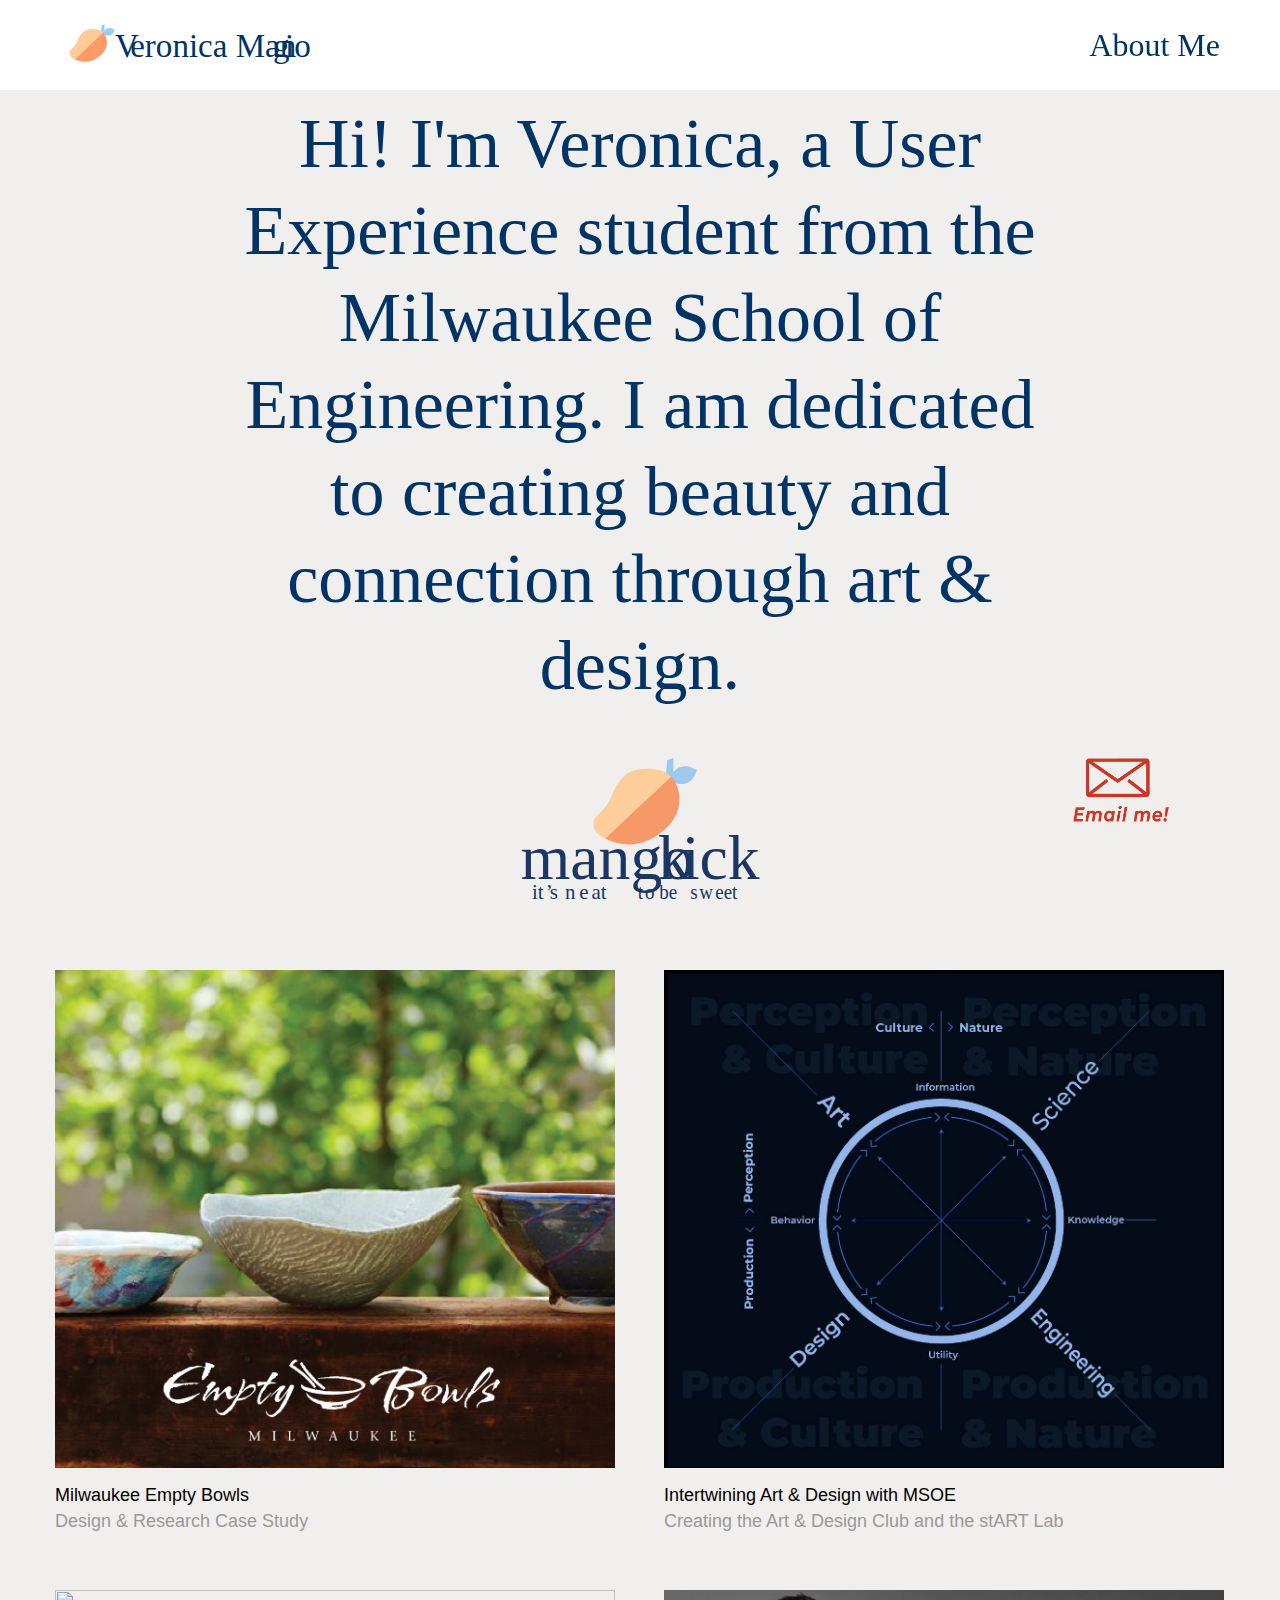
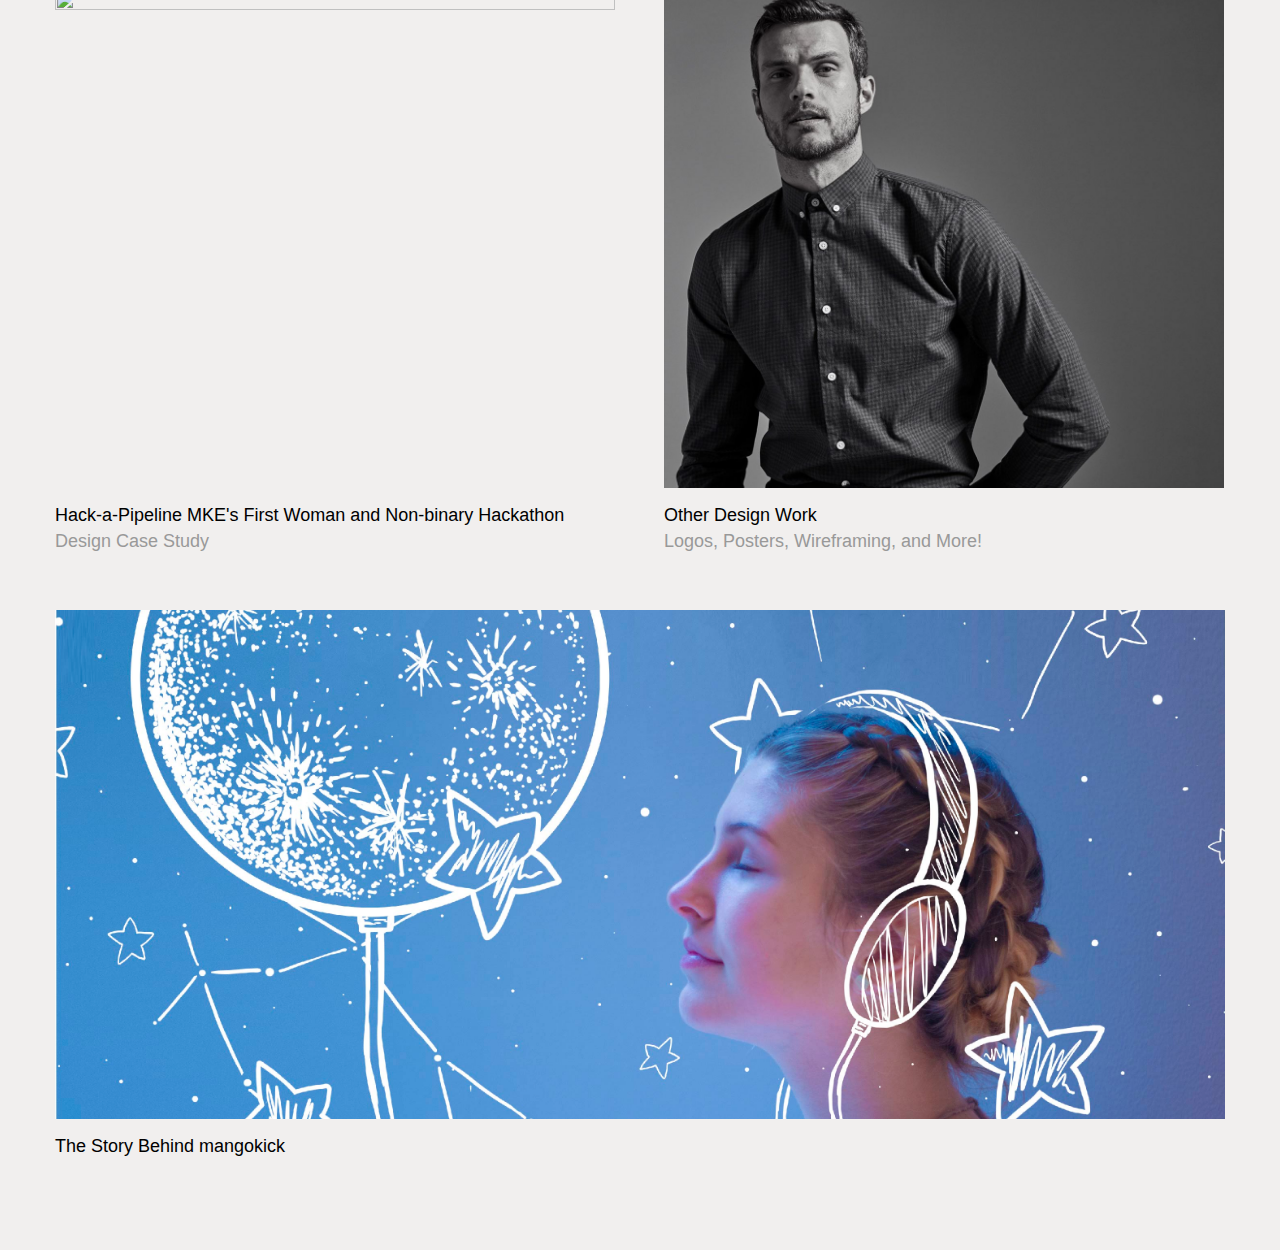
==== commit 64a6387c: "change in homepage photos" ====
--- a/index.html
+++ b/index.html
@@ -993,7 +993,7 @@
                                                         </div>
 
 
-                                                        <img src="./mangokick/Academy-Thumb-6col@2x.jpg" width="1156" height="1028">
+                                                        <img src="./mangokick/Crebs Cycle-01.jpg" width="1156" height="1028">
                                                     </div>
                                                 </a>
                                                 <a class="pg-title-link font_d7zpiyeb9" href="http://kurtwinterdesign.com/project/the-academy-brand" title="The Academy Brand">
@@ -1016,7 +1016,7 @@
                                                         </div>
 
 
-                                                        <img src="./mangokick/Snooze-Thumb-6col@2x.jpg" width="1156" height="1028">
+                                                        <img src="./mangokick/hack-01.png" width="1156" height="1028">
                                                     </div>
                                                 </a>
                                                 <a class="pg-title-link font_d7zpiyeb9" href="http://kurtwinterdesign.com/project/snooze" title="Snooze">
@@ -1061,12 +1061,11 @@
                                                         </div>
 
 
-                                                        <img src="./mangokick/Debenhams-Hero@2x.jpg" width="2880" height="1252">
+                                                        <img src="./mangokick/sotry-01.jpg" width="2880" height="1252">
                                                     </div>
                                                 </a>
                                                 <a class="pg-title-link font_d7zpiyeb9" href="http://kurtwinterdesign.com/project/debenhams-app" title="Debenhams">
-                                                    <div class="post-title">Debenhams<span class="font_d7zpiyeb9">App
-															design</span></div>
+                                                    <div class="post-title">The Story Behind mangokick<span class="font_d7zpiyeb9"></span></div>
                                                 </a>
                                             </div>
 
